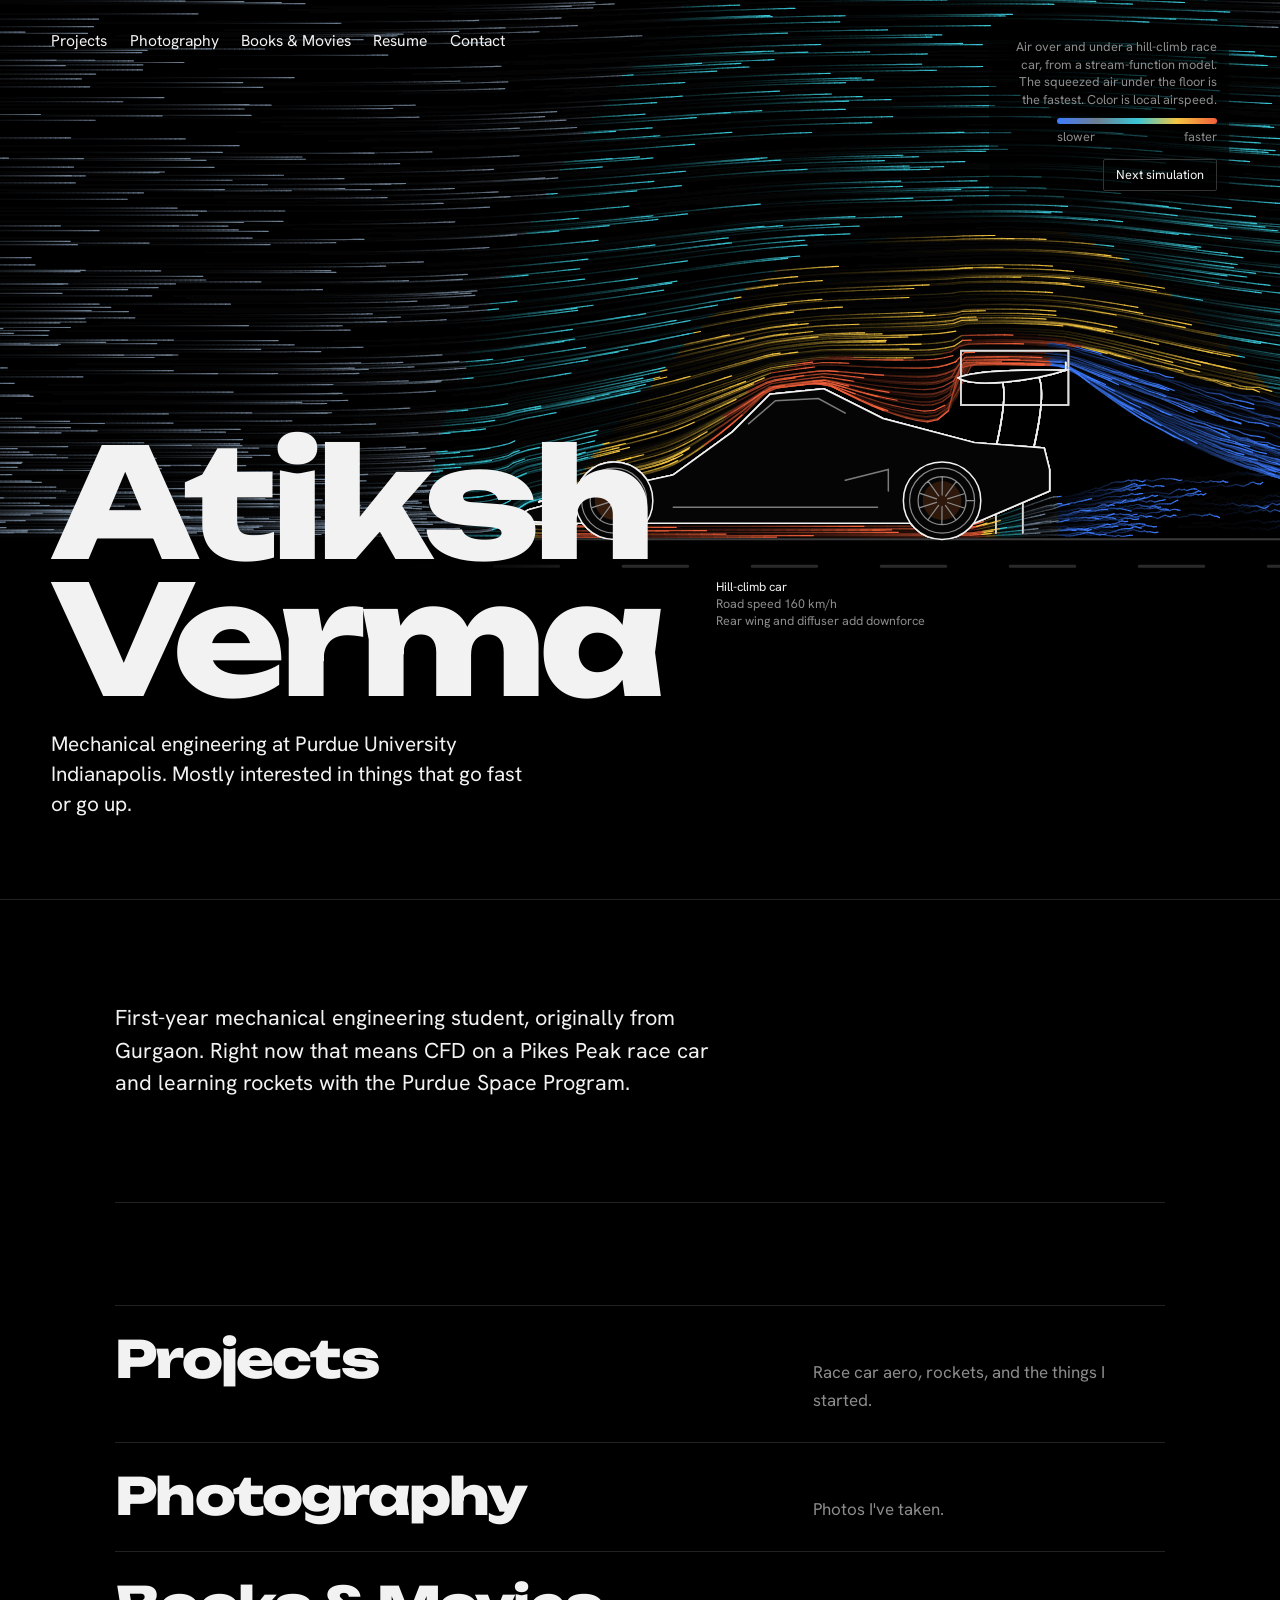
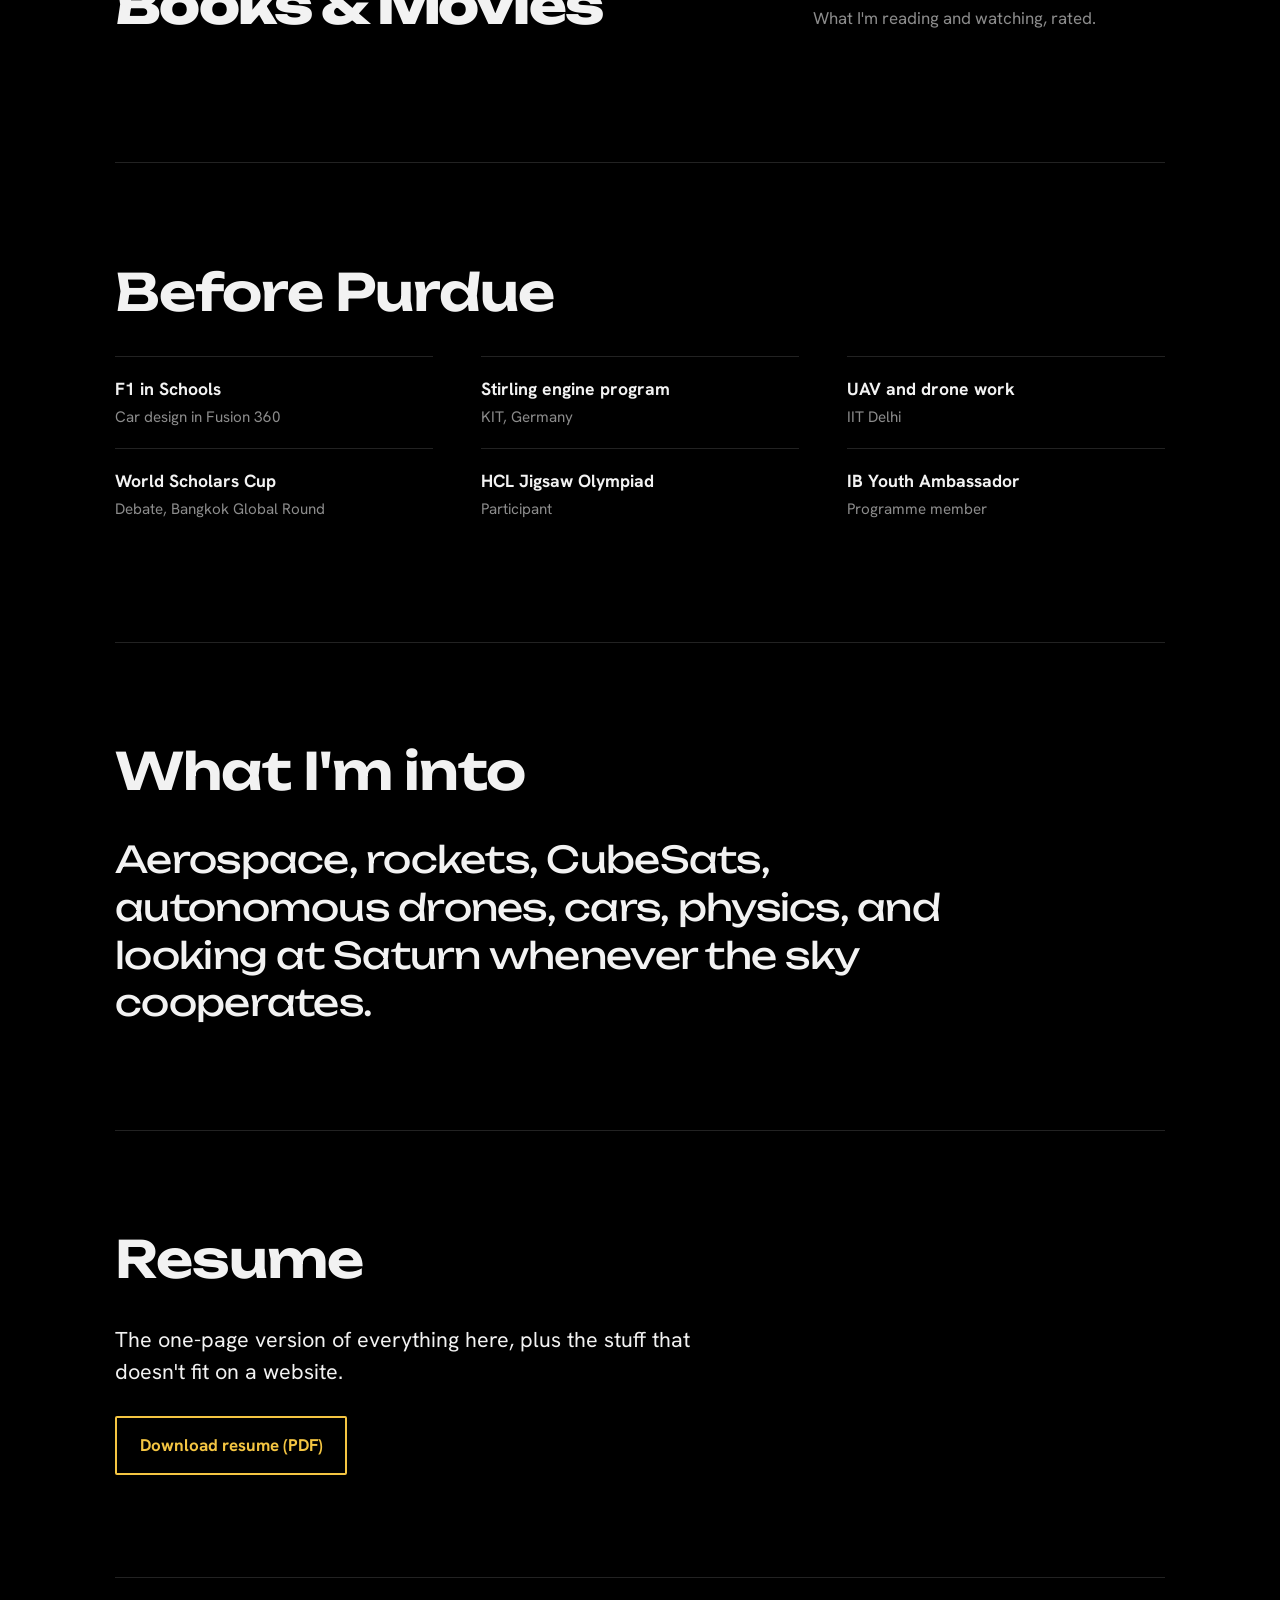
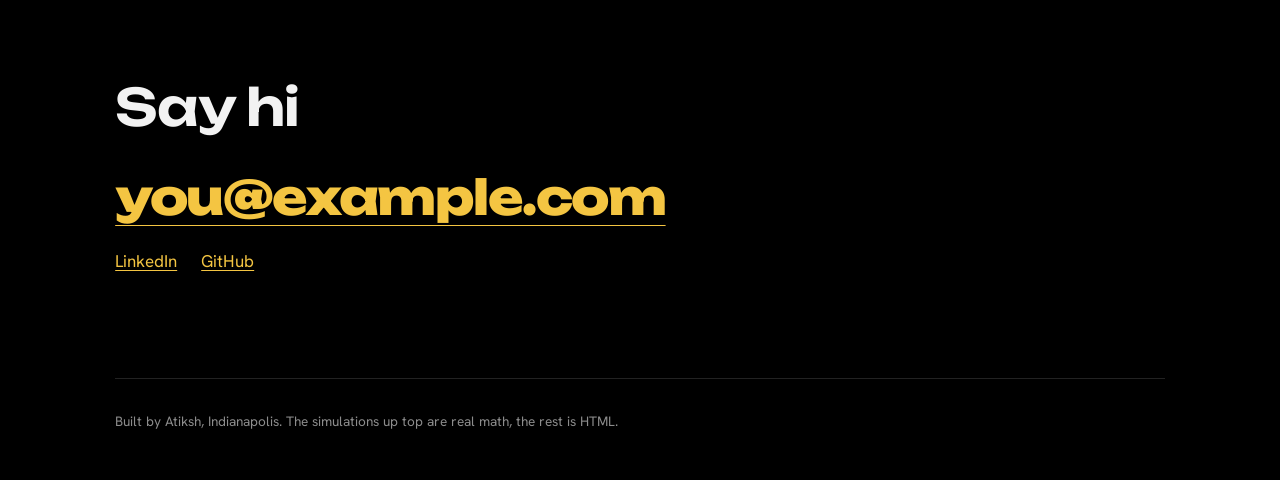
==== index.html @ bd4c37a6 "Change heading from h2 to h1 for name display" ====
<!doctype html>
<html lang="en">
<head>
<meta charset="utf-8">
<meta name="viewport" content="width=device-width, initial-scale=1, viewport-fit=cover">
<title>Atiksh | Mechanical Engineering, Purdue</title>
<meta name="description" content="Atiksh, mechanical engineering student at Purdue University Indianapolis. Aerodynamics, rockets, cars.">
<link rel="icon" href="data:image/svg+xml,<svg xmlns='http://www.w3.org/2000/svg' viewBox='0 0 100 100'><text y='.9em' font-size='90'>🚀</text></svg>">
<link rel="preconnect" href="https://fonts.googleapis.com">
<link rel="preconnect" href="https://fonts.gstatic.com" crossorigin>
<link href="https://fonts.googleapis.com/css2?family=Hanken+Grotesk:wght@400;500;700&family=Unbounded:wght@400;600;800&display=swap" rel="stylesheet">
<link rel="stylesheet" href="styles.css">
</head>
<body>

<div class="hero">
  <canvas id="flow" aria-hidden="true"></canvas>
  <header class="top over">
    <nav aria-label="Main">
      <a href="projects.html">Projects</a>
      <a href="photography.html">Photography</a>
    <a href="books-movies.html">Books &amp; Movies</a>
      <a href="#resume">Resume</a>
      <a href="#contact">Contact</a>
    </nav>
  </header>
  <div class="caption">
    <p id="sim-caption"></p>
    <div id="sim-legend">
      <div class="scale"></div>
      <div class="scale-labels"><span id="sim-lo">slower</span><span id="sim-hi">faster</span></div>
    </div>
    <button type="button" class="sim-next" id="sim-next">Next simulation</button>
  </div>
  <div class="hero-text">
    <!-- Add your last name here if you want it on the page -->
    <h1>Atiksh Verma</h1>
    <p>Mechanical engineering at Purdue University Indianapolis. Mostly interested in things that go fast or go up.</p>
  </div>
</div>

<main class="wrap">

  <section>
    <p class="lede">First-year mechanical engineering student, originally from Gurgaon. Right now that means CFD on a Pikes Peak race car and learning rockets with the Purdue Space Program.</p>
  </section>

  <section>
    <div class="doors">
      <a class="door" href="projects.html"><strong>Projects</strong><span>Race car aero, rockets, and the things I started.</span></a>
      <a class="door" href="photography.html"><strong>Photography</strong><span>Photos I've taken.</span></a>
      <a class="door" href="books-movies.html"><strong>Books &amp; Movies</strong><span>What I'm reading and watching, rated.</span></a>
    </div>
  </section>

  <section>
    <h2>Before Purdue</h2>
    <ul class="before">
      <li><strong>F1 in Schools</strong><span>Car design in Fusion 360</span></li>
      <li><strong>Stirling engine program</strong><span>KIT, Germany</span></li>
      <li><strong>UAV and drone work</strong><span>IIT Delhi</span></li>
      <li><strong>World Scholars Cup</strong><span>Debate, Bangkok Global Round</span></li>
      <li><strong>HCL Jigsaw Olympiad</strong><span>Participant</span></li>
      <li><strong>IB Youth Ambassador</strong><span>Programme member</span></li>
    </ul>
  </section>

  <section>
    <h2>What I'm into</h2>
    <p class="big">Aerospace, rockets, CubeSats, autonomous drones, cars, physics, and looking at Saturn whenever the sky cooperates.</p>
  </section>

  <section id="resume">
    <h2>Resume</h2>
    <p class="lede">The one-page version of everything here, plus the stuff that doesn't fit on a website.</p>
    <!-- Put resume.pdf in the same folder as this file -->
    <a class="btn" href="resume.pdf" download>Download resume (PDF)</a>
  </section>

  <section id="contact">
    <h2>Say hi</h2>
    <!-- Replace with your real email and links -->
    <a class="email" href="mailto:you@example.com">you@example.com</a>
    <div class="links">
      <a href="https://www.linkedin.com/in/your-handle">LinkedIn</a>
      <a href="https://github.com/your-handle">GitHub</a>
    </div>
  </section>

  <footer>Built by Atiksh, Indianapolis. The simulations up top are real math, the rest is HTML.</footer>
</main>

<script src="sims.js"></script>
</body>
</html>
---- styles.css ----
:root{
  --bg:#000; --surf:#0D0D0D; --ink:#F2F2F2; --mute:#8C8C8C; --rule:#222; --hot:#F4C542;
  --display:"Unbounded","Arial Black",system-ui,sans-serif;
  --body:"Hanken Grotesk","Helvetica Neue",Arial,system-ui,sans-serif;
  box-sizing:border-box;
  padding-top:env(safe-area-inset-top,0px); padding-bottom:env(safe-area-inset-bottom,0px);
}
*,*::before,*::after{box-sizing:inherit;margin:0;padding:0}
html{background:var(--bg);color:var(--ink);scroll-behavior:smooth;scroll-padding-top:env(safe-area-inset-top,0px)}
@media (prefers-reduced-motion:reduce){html{scroll-behavior:auto}}
body{background:var(--bg);font-family:var(--body);font-size:1.0625rem;line-height:1.6}
a{color:var(--hot);text-underline-offset:.2em;text-decoration-thickness:1px}
a:hover{text-decoration-thickness:2px}
a:focus-visible,button:focus-visible,figure:focus-visible{outline:2px solid var(--hot);outline-offset:3px}
img{max-width:100%;display:block}

/* Header */
.top{display:flex;justify-content:space-between;align-items:center;gap:1rem;flex-wrap:wrap;padding:clamp(1rem,3vw,1.75rem) clamp(1.25rem,4vw,3.5rem)}
.top.over{position:absolute;inset:0 0 auto 0;z-index:3;justify-content:flex-start}
.brand{font-family:var(--display);font-weight:800;font-size:1.05rem;color:var(--ink);text-decoration:none}
.top nav{display:flex;gap:1.4rem;flex-wrap:wrap;font-size:.98rem}
.top nav a{color:var(--ink);text-decoration:none}
.top nav a:hover,.top nav a[aria-current="page"]{color:var(--hot)}

/* Layout */
.wrap{max-width:72rem;margin:0 auto;padding:0 clamp(1.25rem,4vw,3.5rem)}
section{padding:clamp(3.5rem,8vw,6.5rem) 0;border-bottom:1px solid var(--rule)}
h2{font-family:var(--display);font-weight:600;font-size:clamp(1.8rem,4.6vw,3.2rem);line-height:1.02;letter-spacing:-.02em;margin-bottom:clamp(1.5rem,3vw,2.5rem)}
h3{font-family:var(--display);font-weight:600;font-size:clamp(1.25rem,2.3vw,1.75rem);line-height:1.15;letter-spacing:-.01em}
.meta,.tools{color:var(--mute);font-size:.95rem}
.meta{margin-top:.4rem}
.tools{margin-top:.8rem}
.lede{max-width:38rem;font-size:clamp(1.1rem,1.8vw,1.35rem);line-height:1.5}

.pagehead{padding:clamp(3rem,9vw,7rem) 0 clamp(2rem,5vw,3.5rem);border-bottom:1px solid var(--rule)}
.pagehead h1{font-family:var(--display);font-weight:800;font-size:clamp(2.6rem,9vw,7rem);line-height:.92;letter-spacing:-.035em}
.pagehead p{margin-top:1.25rem;max-width:36rem;color:var(--mute)}

/* Home */
.hero{position:relative;min-height:100svh;display:grid;align-items:end;overflow:hidden;border-bottom:1px solid var(--rule)}
#flow{position:absolute;inset:0;width:100%;height:100%;display:block}
.caption{position:absolute;top:clamp(1rem,3vw,1.75rem);right:clamp(1.25rem,4vw,3.5rem);z-index:3;max-width:15rem;text-align:right;font-size:.8rem;line-height:1.4;color:var(--mute);text-shadow:0 0 8px #000,0 0 2px #000}
.scale{height:6px;width:10rem;margin:.55rem 0 .25rem auto;border-radius:3px;background:linear-gradient(90deg,#3D7BFF,#6E7F92,#39C6D6,#F4C542)}
.scale-labels{display:flex;justify-content:space-between;width:10rem;margin-left:auto}
.hero-text{position:relative;z-index:1;pointer-events:none;padding:0 clamp(1.25rem,4vw,3.5rem) clamp(2.5rem,7vw,5rem)}
.hero h1{font-family:var(--display);font-weight:800;font-size:clamp(3rem,12vw,9.5rem);line-height:.9;letter-spacing:-.04em}
.hero p{max-width:30rem;margin-top:1.3rem;font-size:clamp(1.05rem,1.7vw,1.3rem);line-height:1.45;text-shadow:0 1px 12px #000}

.doors{display:grid;grid-template-columns:1fr 1fr;gap:0 3rem}
.door{display:block;padding:2rem 0 2.25rem;border-top:1px solid var(--rule);color:var(--ink);text-decoration:none}
.door strong{display:block;font-family:var(--display);font-weight:800;font-size:clamp(2rem,5.5vw,4rem);line-height:1;letter-spacing:-.035em}
.door span{display:block;margin-top:.8rem;color:var(--mute)}
.door:hover strong{color:var(--hot)}

.before{list-style:none;display:grid;grid-template-columns:repeat(auto-fit,minmax(16rem,1fr));gap:0 3rem}
.before li{padding:1.1rem 0;border-top:1px solid var(--rule)}
.before strong{display:block;font-weight:700;font-size:1.1rem}
.before span{color:var(--mute);font-size:.95rem}

.big{font-family:var(--display);font-weight:400;font-size:clamp(1.3rem,3vw,2.3rem);line-height:1.3;letter-spacing:-.02em;max-width:54rem}

.btn{display:inline-block;margin-top:1.75rem;padding:.85rem 1.4rem;border:2px solid var(--hot);border-radius:2px;color:var(--hot);text-decoration:none;font-weight:700}
.btn:hover{background:var(--hot);color:#000}
.email{font-family:var(--display);font-weight:800;font-size:clamp(1.3rem,4.5vw,3rem);line-height:1.1;letter-spacing:-.03em;word-break:break-word}
.links{display:flex;gap:1.5rem;flex-wrap:wrap;margin-top:1.5rem}
footer{padding:2rem 0 3rem;color:var(--mute);font-size:.85rem}

/* Projects */
.proj{display:grid;grid-template-columns:minmax(0,1.15fr) minmax(0,1fr);gap:1.5rem 3.5rem;padding:2.5rem 0;border-top:1px solid var(--rule);align-items:start}
.proj p{max-width:36rem;margin-top:1rem}
.shot{position:relative;aspect-ratio:16/10;background:var(--surf);border:1px solid var(--rule);overflow:hidden}
.shot img{width:100%;height:100%;object-fit:cover}
.shot.empty::after,.ph::after{content:attr(data-hint);position:absolute;inset:0;display:grid;place-items:center;padding:1rem;text-align:center;color:var(--mute);font-size:.85rem}

/* Photography */
.gallery{columns:3 17rem;column-gap:1rem;padding:clamp(2rem,5vw,3.5rem) 0}
.gallery figure{break-inside:avoid;margin:0 0 1rem;cursor:zoom-in}
.gallery figure.ph-wrap{cursor:default}
.ph{position:relative;background:var(--surf);border:1px solid var(--rule)}
.gallery figcaption{color:var(--mute);font-size:.85rem;margin-top:.45rem}
dialog.lightbox{margin:auto;background:transparent;border:0;padding:0;max-width:100vw;max-height:100vh;color:var(--ink)}
dialog.lightbox::backdrop{background:rgba(0,0,0,.95)}
.lightbox img{max-width:92vw;max-height:82vh;margin:0 auto}
.lb-bar{display:flex;justify-content:space-between;align-items:center;gap:1rem;margin-top:.9rem;font-size:.9rem;color:var(--mute)}
.lb-bar button{background:none;border:1px solid var(--rule);color:var(--ink);font:inherit;padding:.45rem .9rem;border-radius:2px;cursor:pointer}
.lb-bar button:hover{border-color:var(--hot);color:var(--hot)}

@media (max-width:720px){
  .proj,.doors{grid-template-columns:1fr}
  .caption{display:none}
}

.top:not(.over){max-width:72rem;margin:0 auto}
.pagehead + section{padding-top:clamp(2rem,4vw,3rem)}

/* Books & Movies */
.doors{grid-template-columns:repeat(auto-fit,minmax(15rem,1fr))}
.now-grid{display:grid;grid-template-columns:repeat(auto-fit,minmax(16rem,1fr));gap:0 3rem}
.now-item{padding:1.5rem 0;border-top:1px solid var(--rule)}
.now-item h3{margin-top:.35rem}
.now-item p{margin-top:.8rem;max-width:34rem}
.log-head{display:flex;justify-content:space-between;align-items:end;gap:1rem 2rem;flex-wrap:wrap;margin-bottom:1rem}
.log-head h2{margin-bottom:0}
.controls{display:flex;gap:1rem 1.5rem;align-items:center;flex-wrap:wrap}
.filters{display:flex;gap:.4rem}
.filters button,.sort select{background:none;border:1px solid var(--rule);color:var(--ink);font:inherit;font-size:.95rem;padding:.45rem .9rem;border-radius:2px;cursor:pointer}
.filters button[aria-pressed="true"]{border-color:var(--hot);color:var(--hot)}
.filters button:hover{border-color:var(--mute)}
.sort{color:var(--mute);font-size:.95rem;display:flex;gap:.6rem;align-items:center}
.sort select{background:#000}
.log{list-style:none;margin-top:1rem}
.entry{display:grid;grid-template-columns:7.5rem minmax(0,1fr) auto;gap:.5rem 2rem;padding:1.6rem 0;border-top:1px solid var(--rule);align-items:start}
.score span{display:block;font-family:var(--display);font-weight:800;font-size:clamp(2rem,4vw,2.8rem);line-height:1;letter-spacing:-.04em}
.bar{display:flex;gap:2px;margin-top:.6rem}
.bar i{flex:1;height:5px;background:var(--rule)}
.bar i.on{background:var(--hot)}
.bar i.half{background:linear-gradient(90deg,var(--hot) 50%,var(--rule) 50%)}
.what p{margin-top:.6rem;max-width:36rem}
.when{color:var(--mute);font-size:.9rem;text-align:right;line-height:1.5}
.empty-msg{color:var(--mute);padding:1.5rem 0}
@media (max-width:720px){
  .entry{grid-template-columns:5.5rem minmax(0,1fr)}
  .when{grid-column:2;text-align:left}
}

/* Simulation switcher */
.caption p{margin:0}
.scale{background:linear-gradient(90deg,#3D7BFF,#6E7F92,#39C6D6,#F4C542,#F2603A)}
.sim-next{margin-top:.8rem;background:rgba(0,0,0,.6);border:1px solid #333;color:var(--ink);font:inherit;font-size:.8rem;padding:.4rem .75rem;border-radius:2px;cursor:pointer}
.sim-next:hover{border-color:var(--hot);color:var(--hot)}
.hero .caption p{font-size:inherit;line-height:inherit;max-width:none;margin:0;text-shadow:0 0 8px #000,0 0 2px #000}

/* Home tiles: stacked rows so long titles never collide */
.doors{grid-template-columns:1fr;gap:0}
.door{display:grid;grid-template-columns:minmax(0,1fr) minmax(12rem,22rem);gap:.5rem 2rem;align-items:baseline;padding:1.75rem 0}
.door strong{font-size:clamp(1.9rem,5vw,3.6rem);overflow-wrap:anywhere}
.door span{margin-top:0}
@media (max-width:720px){.door{grid-template-columns:1fr}.door span{margin-top:.4rem}}
.caption{background:rgba(0,0,0,.6);padding:.6rem .75rem;border-radius:2px}
.door strong{font-size:clamp(1.9rem,4.6vw,3.2rem);overflow-wrap:normal}
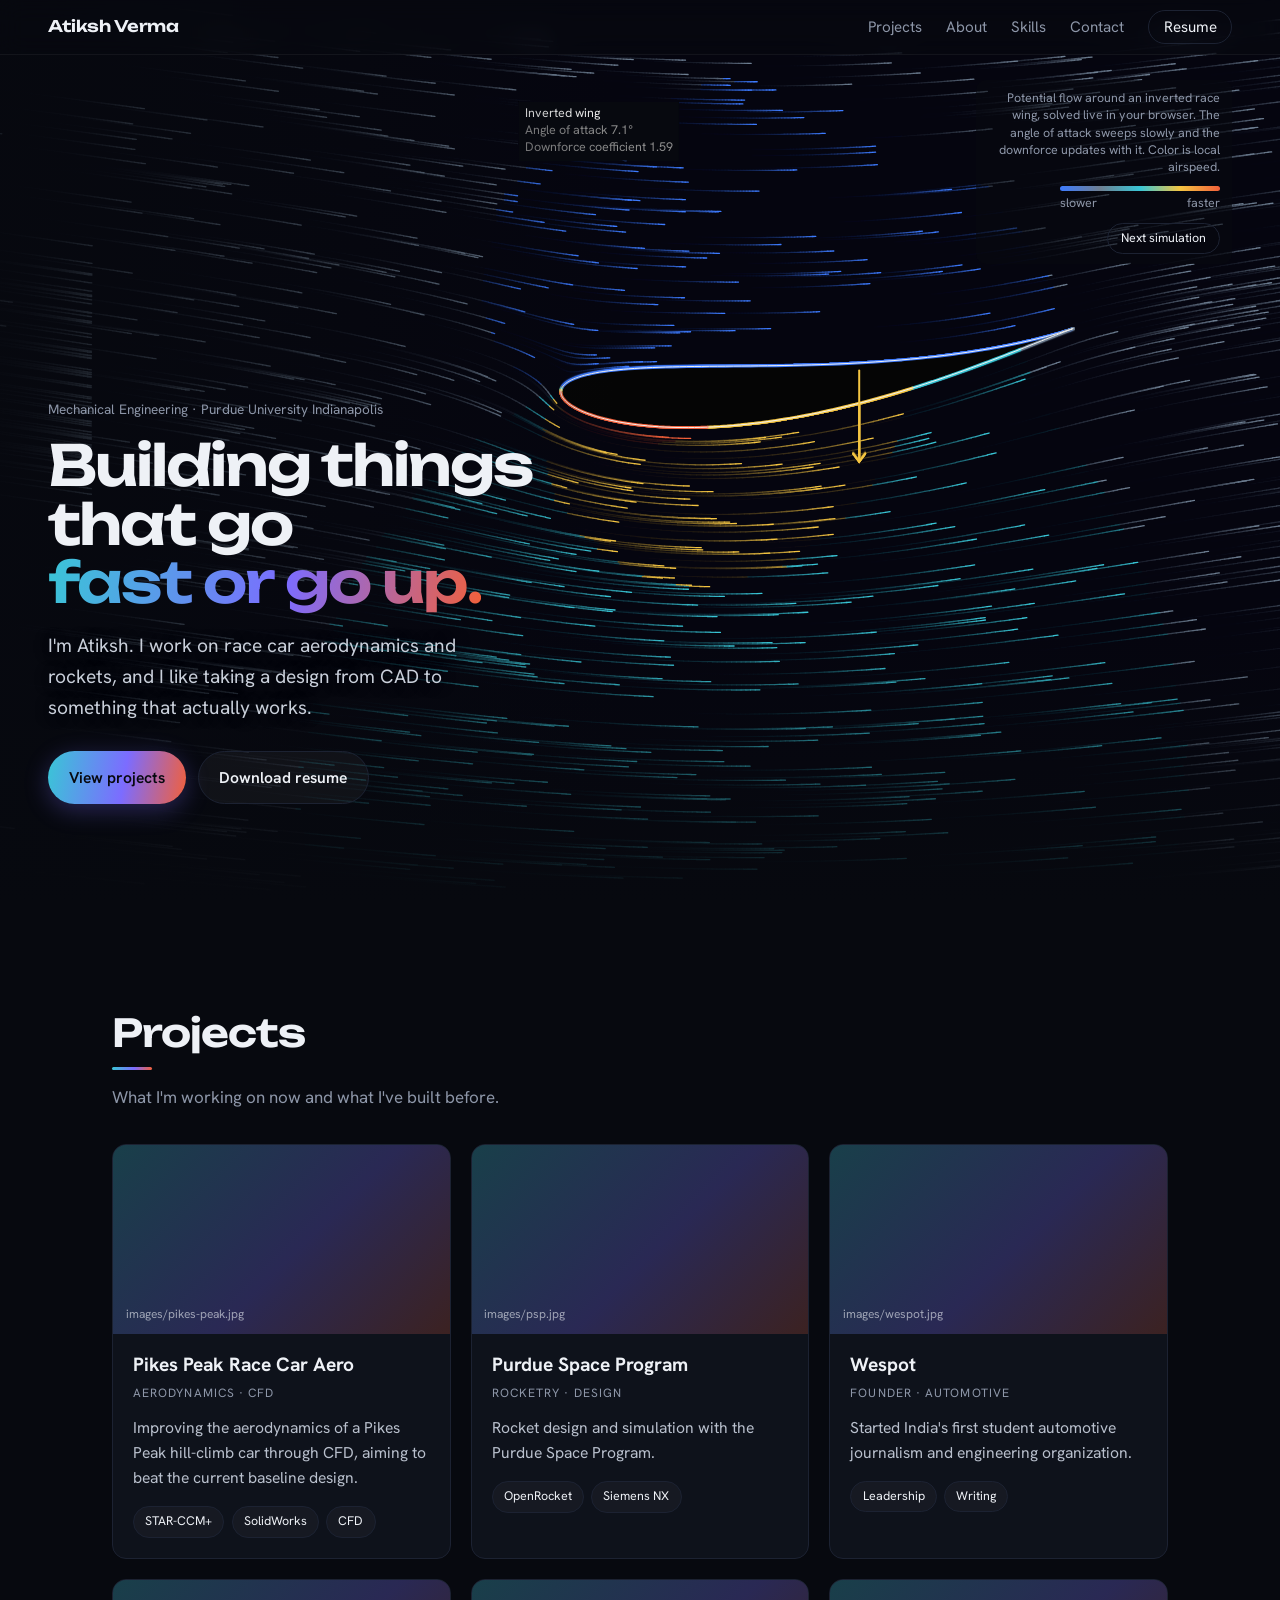
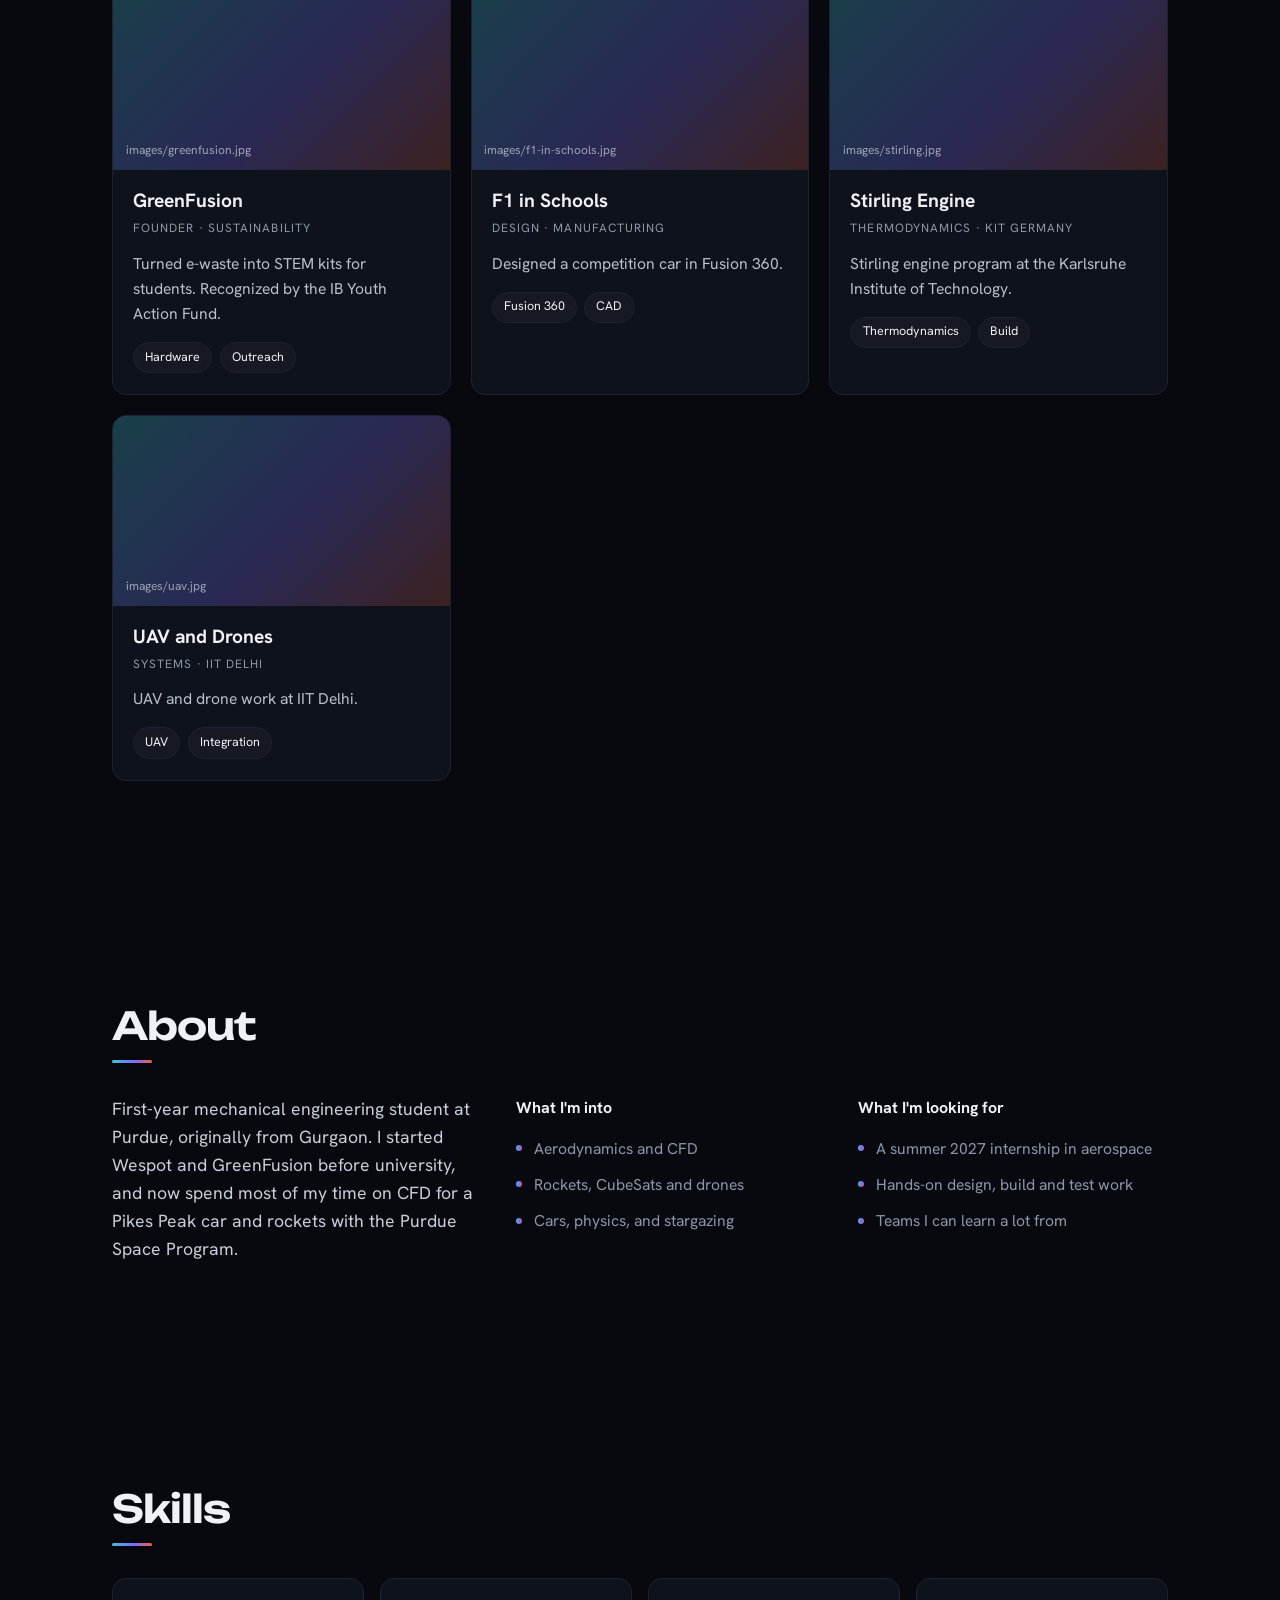
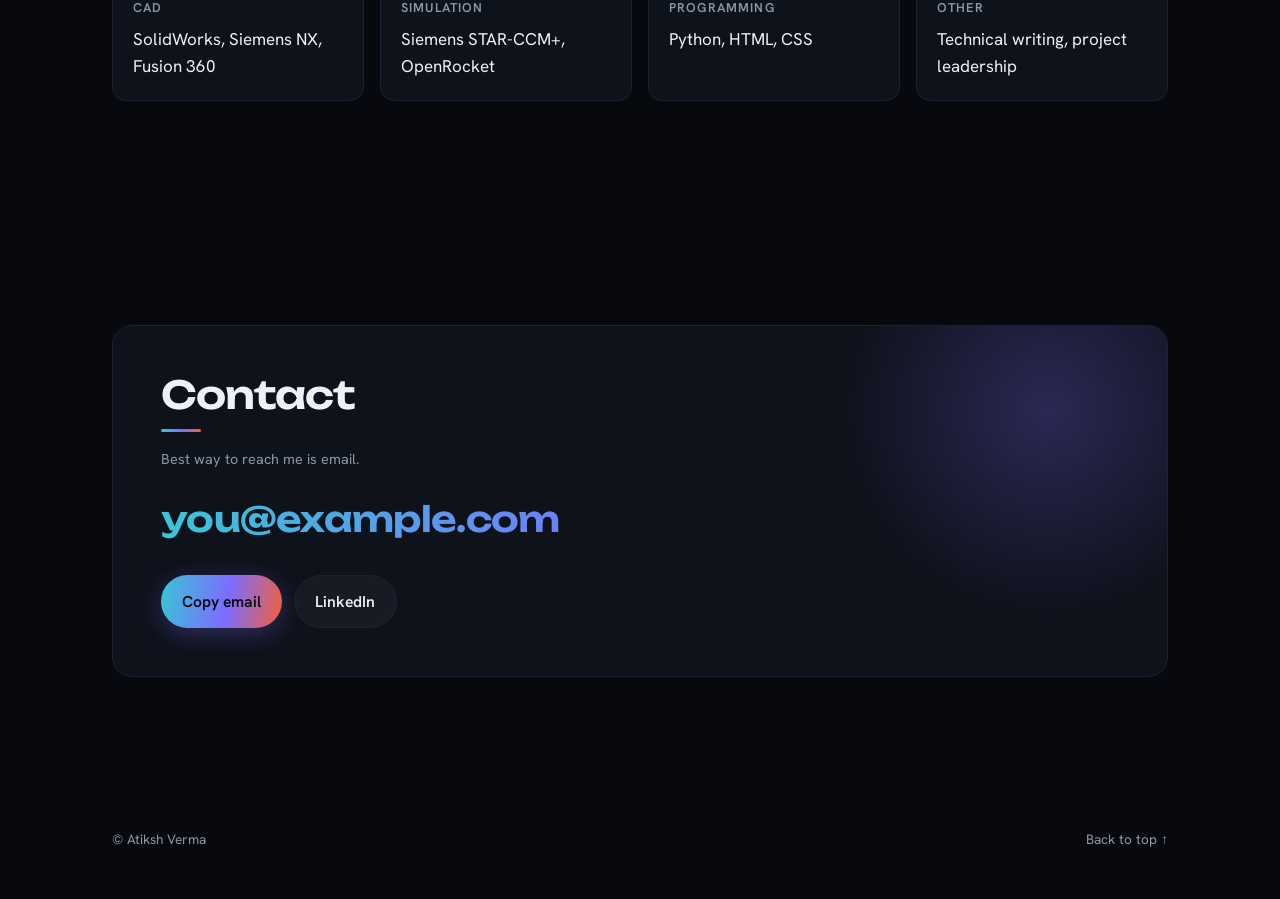
==== commit 37edc912: "Add files via upload" ====
--- a/index.html
+++ b/index.html
@@ -3,27 +3,30 @@
 <head>
 <meta charset="utf-8">
 <meta name="viewport" content="width=device-width, initial-scale=1, viewport-fit=cover">
-<title>Atiksh | Mechanical Engineering, Purdue</title>
-<meta name="description" content="Atiksh, mechanical engineering student at Purdue University Indianapolis. Aerodynamics, rockets, cars.">
+<title>Atiksh Verma</title>
+<meta name="description" content="Atiksh Verma, mechanical engineering student at Purdue. Aerodynamics, rockets and cars.">
 <link rel="icon" href="data:image/svg+xml,<svg xmlns='http://www.w3.org/2000/svg' viewBox='0 0 100 100'><text y='.9em' font-size='90'>🚀</text></svg>">
 <link rel="preconnect" href="https://fonts.googleapis.com">
 <link rel="preconnect" href="https://fonts.gstatic.com" crossorigin>
-<link href="https://fonts.googleapis.com/css2?family=Hanken+Grotesk:wght@400;500;700&family=Unbounded:wght@400;600;800&display=swap" rel="stylesheet">
+<link href="https://fonts.googleapis.com/css2?family=Hanken+Grotesk:wght@400;500;600;700&family=Unbounded:wght@400;600;800&display=swap" rel="stylesheet">
 <link rel="stylesheet" href="styles.css">
 </head>
 <body>
 
-<div class="hero">
+<nav class="nav" aria-label="Main">
+  <a class="brand" href="#top">Atiksh Verma</a>
+  <ul>
+    <li><a href="#projects">Projects</a></li>
+    <li><a href="#about">About</a></li>
+    <li><a href="#skills">Skills</a></li>
+    <li><a href="#contact">Contact</a></li>
+    <!-- Put resume.pdf in the same folder as this file -->
+    <li class="keep"><a class="pill" href="resume.pdf" target="_blank" rel="noopener">Resume</a></li>
+  </ul>
+</nav>
+
+<header class="hero" id="top">
   <canvas id="flow" aria-hidden="true"></canvas>
-  <header class="top over">
-    <nav aria-label="Main">
-      <a href="projects.html">Projects</a>
-      <a href="photography.html">Photography</a>
-    <a href="books-movies.html">Books &amp; Movies</a>
-      <a href="#resume">Resume</a>
-      <a href="#contact">Contact</a>
-    </nav>
-  </header>
   <div class="caption">
     <p id="sim-caption"></p>
     <div id="sim-legend">
@@ -33,63 +36,135 @@
     <button type="button" class="sim-next" id="sim-next">Next simulation</button>
   </div>
   <div class="hero-text">
-    <!-- Add your last name here if you want it on the page -->
-    <h1>Atiksh Verma</h1>
-    <p>Mechanical engineering at Purdue University Indianapolis. Mostly interested in things that go fast or go up.</p>
+    <span class="eyebrow">Mechanical Engineering · Purdue University Indianapolis</span>
+    <h1>Building things that go <span class="grad" style="white-space:nowrap">fast or go up.</span></h1>
+    <p>I'm Atiksh. I work on race car aerodynamics and rockets, and I like taking a design from CAD to something that actually works.</p>
+    <div class="btns">
+      <a class="btn primary" href="#projects">View projects</a>
+      <a class="btn ghost" href="resume.pdf" target="_blank" rel="noopener">Download resume</a>
+    </div>
   </div>
-</div>
+</header>
 
 <main class="wrap">
 
-  <section>
-    <p class="lede">First-year mechanical engineering student, originally from Gurgaon. Right now that means CFD on a Pikes Peak race car and learning rockets with the Purdue Space Program.</p>
+  <section id="projects">
+    <div class="head">
+      <h2>Projects</h2>
+      <p>What I'm working on now and what I've built before.</p>
+    </div>
+    <div class="cards" id="cards"></div>
   </section>
 
-  <section>
-    <div class="doors">
-      <a class="door" href="projects.html"><strong>Projects</strong><span>Race car aero, rockets, and the things I started.</span></a>
-      <a class="door" href="photography.html"><strong>Photography</strong><span>Photos I've taken.</span></a>
-      <a class="door" href="books-movies.html"><strong>Books &amp; Movies</strong><span>What I'm reading and watching, rated.</span></a>
+  <section id="about">
+    <div class="head"><h2>About</h2></div>
+    <div class="about">
+      <p>First-year mechanical engineering student at Purdue, originally from Gurgaon. I started Wespot and GreenFusion before university, and now spend most of my time on CFD for a Pikes Peak car and rockets with the Purdue Space Program.</p>
+      <div>
+        <h3>What I'm into</h3>
+        <ul>
+          <li>Aerodynamics and CFD</li>
+          <li>Rockets, CubeSats and drones</li>
+          <li>Cars, physics, and stargazing</li>
+        </ul>
+      </div>
+      <div>
+        <h3>What I'm looking for</h3>
+        <ul>
+          <li>A summer 2027 internship in aerospace</li>
+          <li>Hands-on design, build and test work</li>
+          <li>Teams I can learn a lot from</li>
+        </ul>
+      </div>
     </div>
   </section>
 
-  <section>
-    <h2>Before Purdue</h2>
-    <ul class="before">
-      <li><strong>F1 in Schools</strong><span>Car design in Fusion 360</span></li>
-      <li><strong>Stirling engine program</strong><span>KIT, Germany</span></li>
-      <li><strong>UAV and drone work</strong><span>IIT Delhi</span></li>
-      <li><strong>World Scholars Cup</strong><span>Debate, Bangkok Global Round</span></li>
-      <li><strong>HCL Jigsaw Olympiad</strong><span>Participant</span></li>
-      <li><strong>IB Youth Ambassador</strong><span>Programme member</span></li>
-    </ul>
-  </section>
-
-  <section>
-    <h2>What I'm into</h2>
-    <p class="big">Aerospace, rockets, CubeSats, autonomous drones, cars, physics, and looking at Saturn whenever the sky cooperates.</p>
-  </section>
-
-  <section id="resume">
-    <h2>Resume</h2>
-    <p class="lede">The one-page version of everything here, plus the stuff that doesn't fit on a website.</p>
-    <!-- Put resume.pdf in the same folder as this file -->
-    <a class="btn" href="resume.pdf" download>Download resume (PDF)</a>
+  <section id="skills">
+    <div class="head"><h2>Skills</h2></div>
+    <div class="skills">
+      <div class="skill"><h3>CAD</h3><p>SolidWorks, Siemens NX, Fusion 360</p></div>
+      <div class="skill"><h3>Simulation</h3><p>Siemens STAR-CCM+, OpenRocket</p></div>
+      <div class="skill"><h3>Programming</h3><p>Python, HTML, CSS</p></div>
+      <div class="skill"><h3>Other</h3><p>Technical writing, project leadership</p></div>
+    </div>
   </section>
 
   <section id="contact">
-    <h2>Say hi</h2>
-    <!-- Replace with your real email and links -->
-    <a class="email" href="mailto:you@example.com">you@example.com</a>
-    <div class="links">
-      <a href="https://www.linkedin.com/in/your-handle">LinkedIn</a>
-      <a href="https://github.com/your-handle">GitHub</a>
+    <div class="contact">
+      <h2>Contact</h2>
+      <p class="note">Best way to reach me is email.</p>
+      <!-- Replace with your real email in BOTH places on the next line -->
+      <a class="email grad" id="email" href="mailto:you@example.com">you@example.com</a>
+      <div class="btns">
+        <button type="button" class="btn primary" id="copy">Copy email</button>
+        <!-- Replace with your real LinkedIn URL -->
+        <a class="btn ghost" href="https://www.linkedin.com/in/your-handle" target="_blank" rel="noopener">LinkedIn</a>
+      </div>
     </div>
   </section>
 
-  <footer>Built by Atiksh, Indianapolis. The simulations up top are real math, the rest is HTML.</footer>
+  <footer>
+    <span>© Atiksh Verma</span>
+    <span><a href="#top">Back to top ↑</a></span>
+  </footer>
 </main>
 
+<script>
+/*
+  PROJECTS
+  Edit this list to add, remove or reorder projects.
+    title, cats (small caps line), desc, tags
+    img:  put the file in the images/ folder, e.g. "images/pikes-peak.jpg"
+    link: optional. A URL for "Open project". Leave "" to hide the link.
+*/
+const PROJECTS = [
+  { title: "Pikes Peak Race Car Aero", cats: "Aerodynamics · CFD",
+    desc: "Improving the aerodynamics of a Pikes Peak hill-climb car through CFD, aiming to beat the current baseline design.",
+    tags: ["STAR-CCM+", "SolidWorks", "CFD"], img: "images/pikes-peak.jpg", link: "" },
+  { title: "Purdue Space Program", cats: "Rocketry · Design",
+    desc: "Rocket design and simulation with the Purdue Space Program.",
+    tags: ["OpenRocket", "Siemens NX"], img: "images/psp.jpg", link: "" },
+  { title: "Wespot", cats: "Founder · Automotive",
+    desc: "Started India's first student automotive journalism and engineering organization.",
+    tags: ["Leadership", "Writing"], img: "images/wespot.jpg", link: "" },
+  { title: "GreenFusion", cats: "Founder · Sustainability",
+    desc: "Turned e-waste into STEM kits for students. Recognized by the IB Youth Action Fund.",
+    tags: ["Hardware", "Outreach"], img: "images/greenfusion.jpg", link: "" },
+  { title: "F1 in Schools", cats: "Design · Manufacturing",
+    desc: "Designed a competition car in Fusion 360.",
+    tags: ["Fusion 360", "CAD"], img: "images/f1-in-schools.jpg", link: "" },
+  { title: "Stirling Engine", cats: "Thermodynamics · KIT Germany",
+    desc: "Stirling engine program at the Karlsruhe Institute of Technology.",
+    tags: ["Thermodynamics", "Build"], img: "images/stirling.jpg", link: "" },
+  { title: "UAV and Drones", cats: "Systems · IIT Delhi",
+    desc: "UAV and drone work at IIT Delhi.",
+    tags: ["UAV", "Integration"], img: "images/uav.jpg", link: "" },
+];
+
+const esc = s => String(s ?? '').replace(/[&<>"]/g, c => ({'&':'&amp;','<':'&lt;','>':'&gt;','"':'&quot;'}[c]));
+document.getElementById('cards').innerHTML = PROJECTS.map(p => `
+  <article class="card">
+    <div class="thumb" data-hint="${esc(p.img)}">${p.img ? `<img src="${esc(p.img)}" alt="${esc(p.title)}" loading="lazy">` : ''}</div>
+    <div class="card-body">
+      <h3>${esc(p.title)}</h3>
+      <div class="cat">${esc(p.cats)}</div>
+      <p>${esc(p.desc)}</p>
+      <div class="tags">${p.tags.map(t => `<span>${esc(t)}</span>`).join('')}</div>
+      ${p.link ? `<a class="more" href="${esc(p.link)}" target="_blank" rel="noopener"><span>Open project →</span></a>` : ''}
+    </div>
+  </article>`).join('');
+document.querySelectorAll('.thumb').forEach(t => {
+  const img = t.querySelector('img');
+  const empty = () => { t.classList.add('empty'); img && img.remove(); };
+  if (!img) return empty();
+  if (img.complete && img.naturalWidth === 0) empty(); else img.addEventListener('error', empty);
+});
+
+document.getElementById('copy').addEventListener('click', e => {
+  const addr = document.getElementById('email').textContent.trim();
+  navigator.clipboard?.writeText(addr).then(() => { e.target.textContent = 'Copied'; setTimeout(() => e.target.textContent = 'Copy email', 1500); });
+});
+</script>
 <script src="sims.js"></script>
 </body>
 </html>
--- a/styles.css
+++ b/styles.css
@@ -1,140 +1,111 @@
 :root{
-  --bg:#000; --surf:#0D0D0D; --ink:#F2F2F2; --mute:#8C8C8C; --rule:#222; --hot:#F4C542;
+  --bg:#07090F; --surf:#0E121B; --surf2:#131826; --ink:#EEF1F6; --mute:#8D96A8; --rule:#1C2232;
+  --c1:#39C6D6; --c2:#7C6CFF; --c3:#F2603A;
+  --grad:linear-gradient(100deg,var(--c1),var(--c2) 55%,var(--c3));
   --display:"Unbounded","Arial Black",system-ui,sans-serif;
   --body:"Hanken Grotesk","Helvetica Neue",Arial,system-ui,sans-serif;
-  box-sizing:border-box;
-  padding-top:env(safe-area-inset-top,0px); padding-bottom:env(safe-area-inset-bottom,0px);
+  --radius:14px;
 }
-*,*::before,*::after{box-sizing:inherit;margin:0;padding:0}
-html{background:var(--bg);color:var(--ink);scroll-behavior:smooth;scroll-padding-top:env(safe-area-inset-top,0px)}
+*,*::before,*::after{box-sizing:border-box;margin:0;padding:0}
+html{background:var(--bg);color:var(--ink);scroll-behavior:smooth;scroll-padding-top:5rem}
 @media (prefers-reduced-motion:reduce){html{scroll-behavior:auto}}
 body{background:var(--bg);font-family:var(--body);font-size:1.0625rem;line-height:1.6}
-a{color:var(--hot);text-underline-offset:.2em;text-decoration-thickness:1px}
-a:hover{text-decoration-thickness:2px}
-a:focus-visible,button:focus-visible,figure:focus-visible{outline:2px solid var(--hot);outline-offset:3px}
+a{color:inherit}
+a:focus-visible,button:focus-visible{outline:2px solid var(--c1);outline-offset:3px;border-radius:6px}
 img{max-width:100%;display:block}
 
-/* Header */
-.top{display:flex;justify-content:space-between;align-items:center;gap:1rem;flex-wrap:wrap;padding:clamp(1rem,3vw,1.75rem) clamp(1.25rem,4vw,3.5rem)}
-.top.over{position:absolute;inset:0 0 auto 0;z-index:3;justify-content:flex-start}
-.brand{font-family:var(--display);font-weight:800;font-size:1.05rem;color:var(--ink);text-decoration:none}
-.top nav{display:flex;gap:1.4rem;flex-wrap:wrap;font-size:.98rem}
-.top nav a{color:var(--ink);text-decoration:none}
-.top nav a:hover,.top nav a[aria-current="page"]{color:var(--hot)}
+/* soft color glows behind the page */
+body::before{content:"";position:fixed;inset:0;z-index:-1;pointer-events:none;
+  background:radial-gradient(40rem 30rem at 85% 110%,rgba(124,108,255,.12),transparent 70%),
+             radial-gradient(35rem 25rem at 0% 60%,rgba(57,198,214,.08),transparent 70%)}
 
-/* Layout */
-.wrap{max-width:72rem;margin:0 auto;padding:0 clamp(1.25rem,4vw,3.5rem)}
-section{padding:clamp(3.5rem,8vw,6.5rem) 0;border-bottom:1px solid var(--rule)}
-h2{font-family:var(--display);font-weight:600;font-size:clamp(1.8rem,4.6vw,3.2rem);line-height:1.02;letter-spacing:-.02em;margin-bottom:clamp(1.5rem,3vw,2.5rem)}
-h3{font-family:var(--display);font-weight:600;font-size:clamp(1.25rem,2.3vw,1.75rem);line-height:1.15;letter-spacing:-.01em}
-.meta,.tools{color:var(--mute);font-size:.95rem}
-.meta{margin-top:.4rem}
-.tools{margin-top:.8rem}
-.lede{max-width:38rem;font-size:clamp(1.1rem,1.8vw,1.35rem);line-height:1.5}
+/* Nav */
+.nav{position:fixed;inset:0 0 auto 0;z-index:10;display:flex;justify-content:space-between;align-items:center;gap:1rem;
+  padding:.9rem clamp(1.25rem,4vw,3rem);background:rgba(7,9,15,.6);backdrop-filter:blur(12px);-webkit-backdrop-filter:blur(12px);
+  border-bottom:1px solid rgba(255,255,255,.05)}
+.brand{font-family:var(--display);font-weight:600;font-size:1rem;text-decoration:none;letter-spacing:-.01em}
+.nav ul{list-style:none;display:flex;gap:1.5rem;align-items:center;font-size:.95rem}
+.nav ul a{text-decoration:none;color:var(--mute)}
+.nav ul a:hover{color:var(--ink)}
+.nav .pill{color:var(--ink);padding:.4rem .9rem;border-radius:999px;border:1px solid var(--rule)}
+.nav .pill:hover{border-color:var(--c2)}
+@media (max-width:720px){.nav ul li:not(.keep){display:none}}
 
-.pagehead{padding:clamp(3rem,9vw,7rem) 0 clamp(2rem,5vw,3.5rem);border-bottom:1px solid var(--rule)}
-.pagehead h1{font-family:var(--display);font-weight:800;font-size:clamp(2.6rem,9vw,7rem);line-height:.92;letter-spacing:-.035em}
-.pagehead p{margin-top:1.25rem;max-width:36rem;color:var(--mute)}
+/* Hero */
+.hero{position:relative;min-height:100svh;display:grid;align-items:end;overflow:hidden}
+#flow{position:absolute;inset:0;width:100%;height:100%;display:block}
+.hero::before{content:"";position:absolute;inset:0;z-index:1;pointer-events:none;background:linear-gradient(90deg,rgba(7,9,15,.85) 0,rgba(7,9,15,.5) 28%,transparent 48%)}
+@media (max-width:720px){.hero::before{background:linear-gradient(0deg,rgba(7,9,15,.9) 0,transparent 45%)}}
+.hero::after{content:"";position:absolute;inset:auto 0 0 0;height:30%;pointer-events:none;background:linear-gradient(transparent,var(--bg))}
+.hero-text{position:relative;z-index:2;max-width:40rem;padding:0 clamp(1.25rem,4vw,3rem) clamp(3rem,9vw,6rem);pointer-events:none}
+.hero-text > *{pointer-events:auto}
+.eyebrow{display:inline-block;font-size:.85rem;color:var(--mute);margin-bottom:1rem}
+.hero h1{font-family:var(--display);font-weight:600;font-size:clamp(2rem,4.4vw,3.7rem);line-height:1.04;letter-spacing:-.035em;max-width:none}
+.grad{background:var(--grad);-webkit-background-clip:text;background-clip:text;color:transparent}
+.hero-text p{max-width:30rem;margin-top:1.2rem;color:#C9CFDA;font-size:clamp(1.02rem,1.5vw,1.2rem);text-shadow:0 1px 14px var(--bg)}
+.btns{display:flex;gap:.75rem;flex-wrap:wrap;margin-top:1.75rem}
+.btn{display:inline-flex;align-items:center;gap:.5rem;padding:.8rem 1.3rem;border-radius:999px;font-weight:600;font-size:.98rem;text-decoration:none;cursor:pointer;border:0;font-family:inherit;transition:transform .15s ease,box-shadow .15s ease}
+.btn:hover{transform:translateY(-1px)}
+.btn.primary{background:var(--grad);color:#07090F;box-shadow:0 6px 24px rgba(124,108,255,.3)}
+.btn.ghost{background:rgba(255,255,255,.04);color:var(--ink);border:1px solid var(--rule)}
+.btn.ghost:hover{border-color:var(--c1)}
 
-/* Home */
-.hero{position:relative;min-height:100svh;display:grid;align-items:end;overflow:hidden;border-bottom:1px solid var(--rule)}
-#flow{position:absolute;inset:0;width:100%;height:100%;display:block}
-.caption{position:absolute;top:clamp(1rem,3vw,1.75rem);right:clamp(1.25rem,4vw,3.5rem);z-index:3;max-width:15rem;text-align:right;font-size:.8rem;line-height:1.4;color:var(--mute);text-shadow:0 0 8px #000,0 0 2px #000}
-.scale{height:6px;width:10rem;margin:.55rem 0 .25rem auto;border-radius:3px;background:linear-gradient(90deg,#3D7BFF,#6E7F92,#39C6D6,#F4C542)}
+.caption{position:absolute;top:5rem;right:clamp(1.25rem,4vw,3rem);z-index:3;max-width:16rem;text-align:right;font-size:.78rem;line-height:1.4;color:var(--mute);
+  background:rgba(7,9,15,.6);padding:.6rem .75rem;border-radius:10px}
+.caption p{margin:0}
+.scale{height:5px;width:10rem;margin:.55rem 0 .25rem auto;border-radius:3px}
 .scale-labels{display:flex;justify-content:space-between;width:10rem;margin-left:auto}
-.hero-text{position:relative;z-index:1;pointer-events:none;padding:0 clamp(1.25rem,4vw,3.5rem) clamp(2.5rem,7vw,5rem)}
-.hero h1{font-family:var(--display);font-weight:800;font-size:clamp(3rem,12vw,9.5rem);line-height:.9;letter-spacing:-.04em}
-.hero p{max-width:30rem;margin-top:1.3rem;font-size:clamp(1.05rem,1.7vw,1.3rem);line-height:1.45;text-shadow:0 1px 12px #000}
+.sim-next{margin-top:.7rem;background:transparent;border:1px solid var(--rule);color:var(--ink);font:inherit;font-size:.78rem;padding:.35rem .8rem;border-radius:999px;cursor:pointer}
+.sim-next:hover{border-color:var(--c2)}
+@media (max-width:720px){.caption{display:none}}
 
-.doors{display:grid;grid-template-columns:1fr 1fr;gap:0 3rem}
-.door{display:block;padding:2rem 0 2.25rem;border-top:1px solid var(--rule);color:var(--ink);text-decoration:none}
-.door strong{display:block;font-family:var(--display);font-weight:800;font-size:clamp(2rem,5.5vw,4rem);line-height:1;letter-spacing:-.035em}
-.door span{display:block;margin-top:.8rem;color:var(--mute)}
-.door:hover strong{color:var(--hot)}
+/* Sections */
+.wrap{max-width:72rem;margin:0 auto;padding:0 clamp(1.25rem,4vw,3rem)}
+section{padding:clamp(4rem,9vw,7rem) 0}
+.head{margin-bottom:2rem}
+h2{font-family:var(--display);font-weight:600;font-size:clamp(1.6rem,3.4vw,2.4rem);letter-spacing:-.025em;line-height:1.1}
+h2::after{content:"";display:block;width:2.5rem;height:3px;border-radius:2px;margin-top:.8rem;background:var(--grad)}
+.head p{color:var(--mute);margin-top:.9rem;max-width:36rem}
 
-.before{list-style:none;display:grid;grid-template-columns:repeat(auto-fit,minmax(16rem,1fr));gap:0 3rem}
-.before li{padding:1.1rem 0;border-top:1px solid var(--rule)}
-.before strong{display:block;font-weight:700;font-size:1.1rem}
-.before span{color:var(--mute);font-size:.95rem}
+/* Project cards */
+.cards{display:grid;grid-template-columns:repeat(auto-fill,minmax(19rem,1fr));gap:1.25rem}
+.card{display:flex;flex-direction:column;background:var(--surf);border:1px solid var(--rule);border-radius:var(--radius);overflow:hidden;transition:transform .2s ease,border-color .2s ease}
+.card:hover{transform:translateY(-3px);border-color:#2C3550}
+.thumb{position:relative;aspect-ratio:16/9;background:var(--surf2);overflow:hidden}
+.thumb img{width:100%;height:100%;object-fit:cover}
+.thumb.empty{background:linear-gradient(135deg,rgba(57,198,214,.25),rgba(124,108,255,.25) 55%,rgba(242,96,58,.2))}
+.thumb.empty::after{content:attr(data-hint);position:absolute;left:.8rem;bottom:.6rem;font-size:.75rem;color:rgba(238,241,246,.6)}
+.card-body{display:flex;flex-direction:column;flex:1;padding:1.2rem 1.25rem 1.3rem}
+.card h3{font-size:1.2rem;font-weight:700;line-height:1.25}
+.cat{margin-top:.4rem;font-size:.75rem;letter-spacing:.09em;text-transform:uppercase;color:var(--mute)}
+.card p{margin-top:.75rem;color:#B9C0CD;font-size:.98rem}
+.tags{display:flex;flex-wrap:wrap;gap:.45rem;margin-top:1rem}
+.tags span{font-size:.78rem;padding:.3rem .7rem;border-radius:999px;border:1px solid var(--rule);background:rgba(255,255,255,.03)}
+.more{margin-top:auto;padding-top:1.1rem;font-weight:600;font-size:.95rem;text-decoration:none;width:max-content}
+.more:hover{text-decoration:underline;text-underline-offset:.2em}
+.more span{background:var(--grad);-webkit-background-clip:text;background-clip:text;color:transparent}
 
-.big{font-family:var(--display);font-weight:400;font-size:clamp(1.3rem,3vw,2.3rem);line-height:1.3;letter-spacing:-.02em;max-width:54rem}
+/* About */
+.about{display:grid;grid-template-columns:1.2fr 1fr 1fr;gap:2rem}
+.about > p{color:#C9CFDA;font-size:1.1rem}
+.about h3{font-size:1rem;font-weight:700;margin-bottom:.6rem}
+.about ul{list-style:none;color:var(--mute);font-size:.98rem}
+.about li{padding:.35rem 0 .35rem 1.1rem;position:relative}
+.about li::before{content:"";position:absolute;left:0;top:.95rem;width:6px;height:6px;border-radius:50%;background:var(--grad)}
+@media (max-width:860px){.about{grid-template-columns:1fr}}
 
-.btn{display:inline-block;margin-top:1.75rem;padding:.85rem 1.4rem;border:2px solid var(--hot);border-radius:2px;color:var(--hot);text-decoration:none;font-weight:700}
-.btn:hover{background:var(--hot);color:#000}
-.email{font-family:var(--display);font-weight:800;font-size:clamp(1.3rem,4.5vw,3rem);line-height:1.1;letter-spacing:-.03em;word-break:break-word}
-.links{display:flex;gap:1.5rem;flex-wrap:wrap;margin-top:1.5rem}
-footer{padding:2rem 0 3rem;color:var(--mute);font-size:.85rem}
+/* Skills */
+.skills{display:grid;grid-template-columns:repeat(auto-fit,minmax(15rem,1fr));gap:1rem}
+.skill{background:var(--surf);border:1px solid var(--rule);border-radius:var(--radius);padding:1.2rem 1.25rem}
+.skill h3{font-size:.8rem;letter-spacing:.09em;text-transform:uppercase;color:var(--mute);font-weight:600}
+.skill p{margin-top:.5rem}
 
-/* Projects */
-.proj{display:grid;grid-template-columns:minmax(0,1.15fr) minmax(0,1fr);gap:1.5rem 3.5rem;padding:2.5rem 0;border-top:1px solid var(--rule);align-items:start}
-.proj p{max-width:36rem;margin-top:1rem}
-.shot{position:relative;aspect-ratio:16/10;background:var(--surf);border:1px solid var(--rule);overflow:hidden}
-.shot img{width:100%;height:100%;object-fit:cover}
-.shot.empty::after,.ph::after{content:attr(data-hint);position:absolute;inset:0;display:grid;place-items:center;padding:1rem;text-align:center;color:var(--mute);font-size:.85rem}
+/* Contact */
+.contact{background:var(--surf);border:1px solid var(--rule);border-radius:20px;padding:clamp(1.75rem,5vw,3rem);position:relative;overflow:hidden}
+.contact::before{content:"";position:absolute;inset:-40% -10% auto auto;width:28rem;height:28rem;border-radius:50%;background:radial-gradient(rgba(124,108,255,.25),transparent 65%);pointer-events:none}
+.email{display:block;margin-top:1.25rem;font-family:var(--display);font-weight:600;font-size:clamp(1.2rem,3.6vw,2.2rem);letter-spacing:-.02em;text-decoration:none;word-break:break-word}
+.note{color:var(--mute);font-size:.9rem;margin-top:1rem}
 
-/* Photography */
-.gallery{columns:3 17rem;column-gap:1rem;padding:clamp(2rem,5vw,3.5rem) 0}
-.gallery figure{break-inside:avoid;margin:0 0 1rem;cursor:zoom-in}
-.gallery figure.ph-wrap{cursor:default}
-.ph{position:relative;background:var(--surf);border:1px solid var(--rule)}
-.gallery figcaption{color:var(--mute);font-size:.85rem;margin-top:.45rem}
-dialog.lightbox{margin:auto;background:transparent;border:0;padding:0;max-width:100vw;max-height:100vh;color:var(--ink)}
-dialog.lightbox::backdrop{background:rgba(0,0,0,.95)}
-.lightbox img{max-width:92vw;max-height:82vh;margin:0 auto}
-.lb-bar{display:flex;justify-content:space-between;align-items:center;gap:1rem;margin-top:.9rem;font-size:.9rem;color:var(--mute)}
-.lb-bar button{background:none;border:1px solid var(--rule);color:var(--ink);font:inherit;padding:.45rem .9rem;border-radius:2px;cursor:pointer}
-.lb-bar button:hover{border-color:var(--hot);color:var(--hot)}
-
-@media (max-width:720px){
-  .proj,.doors{grid-template-columns:1fr}
-  .caption{display:none}
-}
-
-.top:not(.over){max-width:72rem;margin:0 auto}
-.pagehead + section{padding-top:clamp(2rem,4vw,3rem)}
-
-/* Books & Movies */
-.doors{grid-template-columns:repeat(auto-fit,minmax(15rem,1fr))}
-.now-grid{display:grid;grid-template-columns:repeat(auto-fit,minmax(16rem,1fr));gap:0 3rem}
-.now-item{padding:1.5rem 0;border-top:1px solid var(--rule)}
-.now-item h3{margin-top:.35rem}
-.now-item p{margin-top:.8rem;max-width:34rem}
-.log-head{display:flex;justify-content:space-between;align-items:end;gap:1rem 2rem;flex-wrap:wrap;margin-bottom:1rem}
-.log-head h2{margin-bottom:0}
-.controls{display:flex;gap:1rem 1.5rem;align-items:center;flex-wrap:wrap}
-.filters{display:flex;gap:.4rem}
-.filters button,.sort select{background:none;border:1px solid var(--rule);color:var(--ink);font:inherit;font-size:.95rem;padding:.45rem .9rem;border-radius:2px;cursor:pointer}
-.filters button[aria-pressed="true"]{border-color:var(--hot);color:var(--hot)}
-.filters button:hover{border-color:var(--mute)}
-.sort{color:var(--mute);font-size:.95rem;display:flex;gap:.6rem;align-items:center}
-.sort select{background:#000}
-.log{list-style:none;margin-top:1rem}
-.entry{display:grid;grid-template-columns:7.5rem minmax(0,1fr) auto;gap:.5rem 2rem;padding:1.6rem 0;border-top:1px solid var(--rule);align-items:start}
-.score span{display:block;font-family:var(--display);font-weight:800;font-size:clamp(2rem,4vw,2.8rem);line-height:1;letter-spacing:-.04em}
-.bar{display:flex;gap:2px;margin-top:.6rem}
-.bar i{flex:1;height:5px;background:var(--rule)}
-.bar i.on{background:var(--hot)}
-.bar i.half{background:linear-gradient(90deg,var(--hot) 50%,var(--rule) 50%)}
-.what p{margin-top:.6rem;max-width:36rem}
-.when{color:var(--mute);font-size:.9rem;text-align:right;line-height:1.5}
-.empty-msg{color:var(--mute);padding:1.5rem 0}
-@media (max-width:720px){
-  .entry{grid-template-columns:5.5rem minmax(0,1fr)}
-  .when{grid-column:2;text-align:left}
-}
-
-/* Simulation switcher */
-.caption p{margin:0}
-.scale{background:linear-gradient(90deg,#3D7BFF,#6E7F92,#39C6D6,#F4C542,#F2603A)}
-.sim-next{margin-top:.8rem;background:rgba(0,0,0,.6);border:1px solid #333;color:var(--ink);font:inherit;font-size:.8rem;padding:.4rem .75rem;border-radius:2px;cursor:pointer}
-.sim-next:hover{border-color:var(--hot);color:var(--hot)}
-.hero .caption p{font-size:inherit;line-height:inherit;max-width:none;margin:0;text-shadow:0 0 8px #000,0 0 2px #000}
-
-/* Home tiles: stacked rows so long titles never collide */
-.doors{grid-template-columns:1fr;gap:0}
-.door{display:grid;grid-template-columns:minmax(0,1fr) minmax(12rem,22rem);gap:.5rem 2rem;align-items:baseline;padding:1.75rem 0}
-.door strong{font-size:clamp(1.9rem,5vw,3.6rem);overflow-wrap:anywhere}
-.door span{margin-top:0}
-@media (max-width:720px){.door{grid-template-columns:1fr}.door span{margin-top:.4rem}}
-.caption{background:rgba(0,0,0,.6);padding:.6rem .75rem;border-radius:2px}
-.door strong{font-size:clamp(1.9rem,4.6vw,3.2rem);overflow-wrap:normal}
+footer{display:flex;justify-content:space-between;flex-wrap:wrap;gap:1rem;padding:2.5rem 0 3rem;color:var(--mute);font-size:.85rem}
+footer a{text-decoration:none}
+footer a:hover{color:var(--ink)}
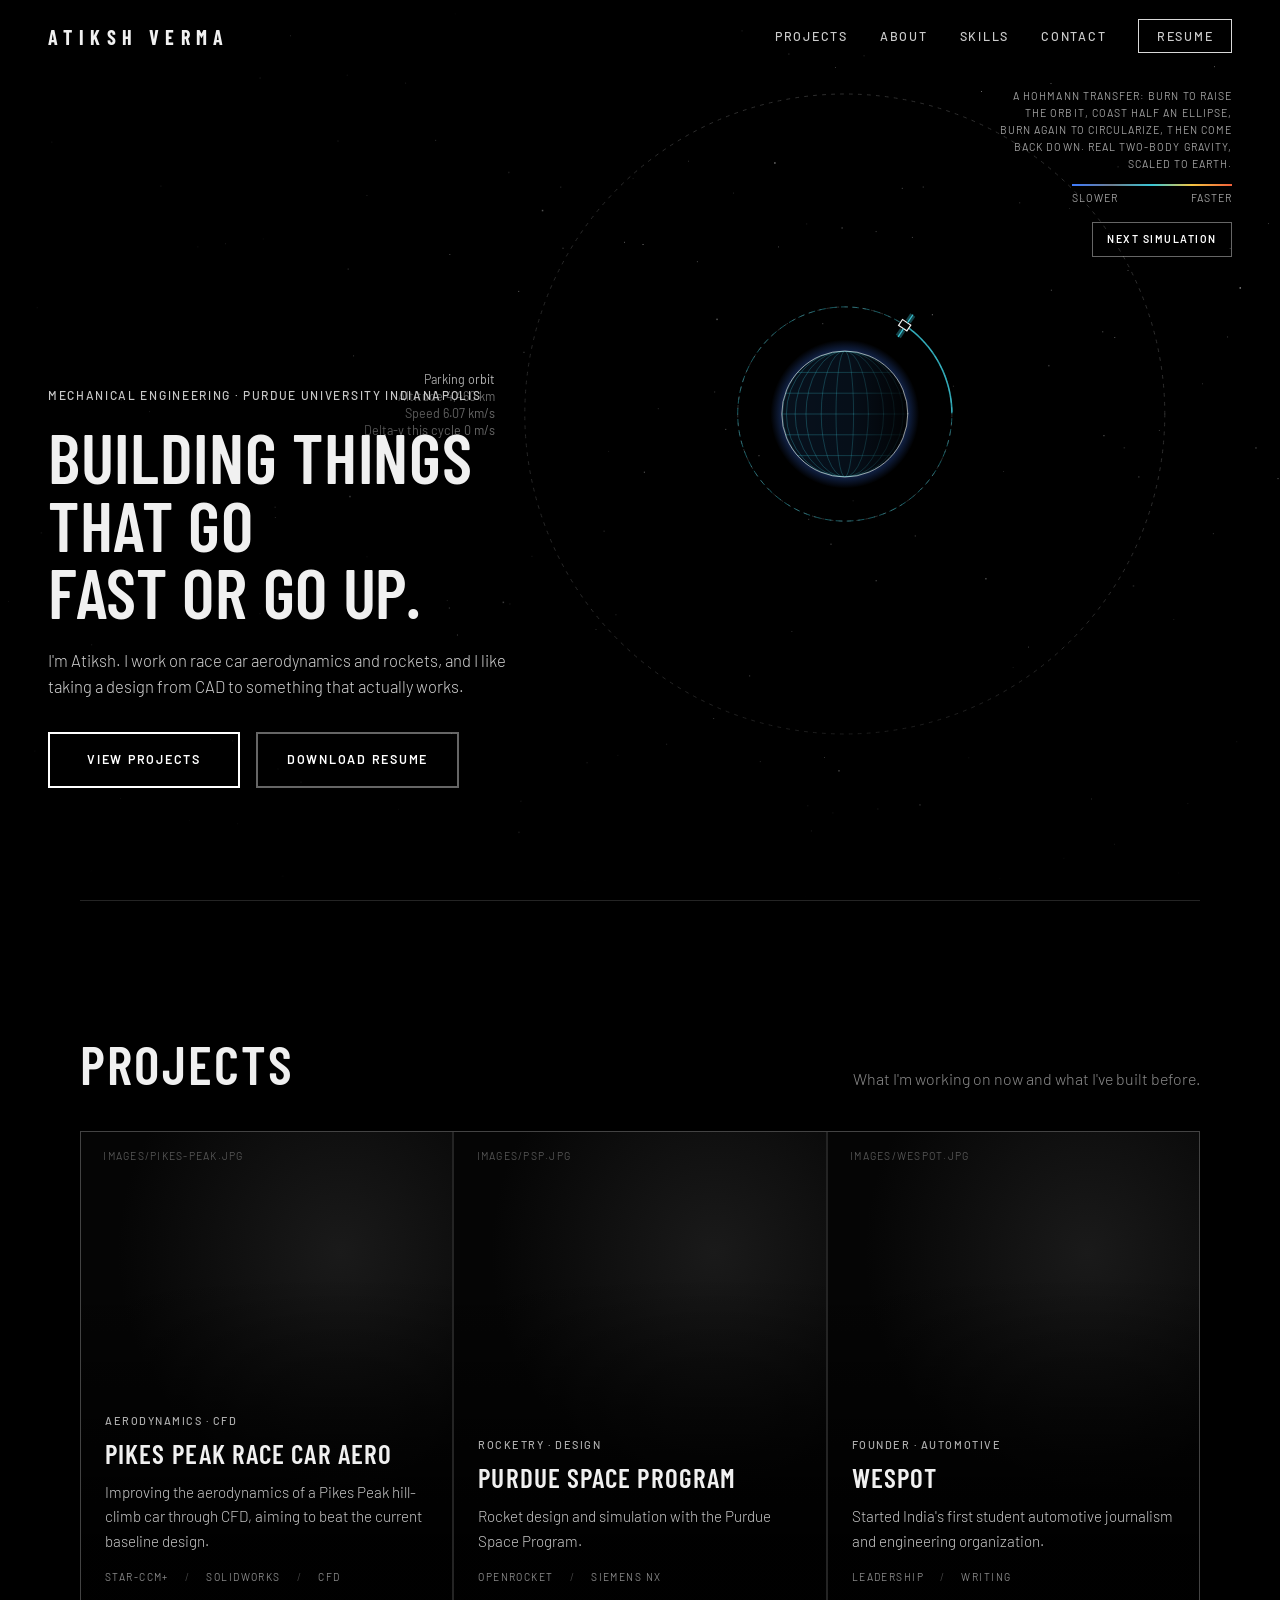
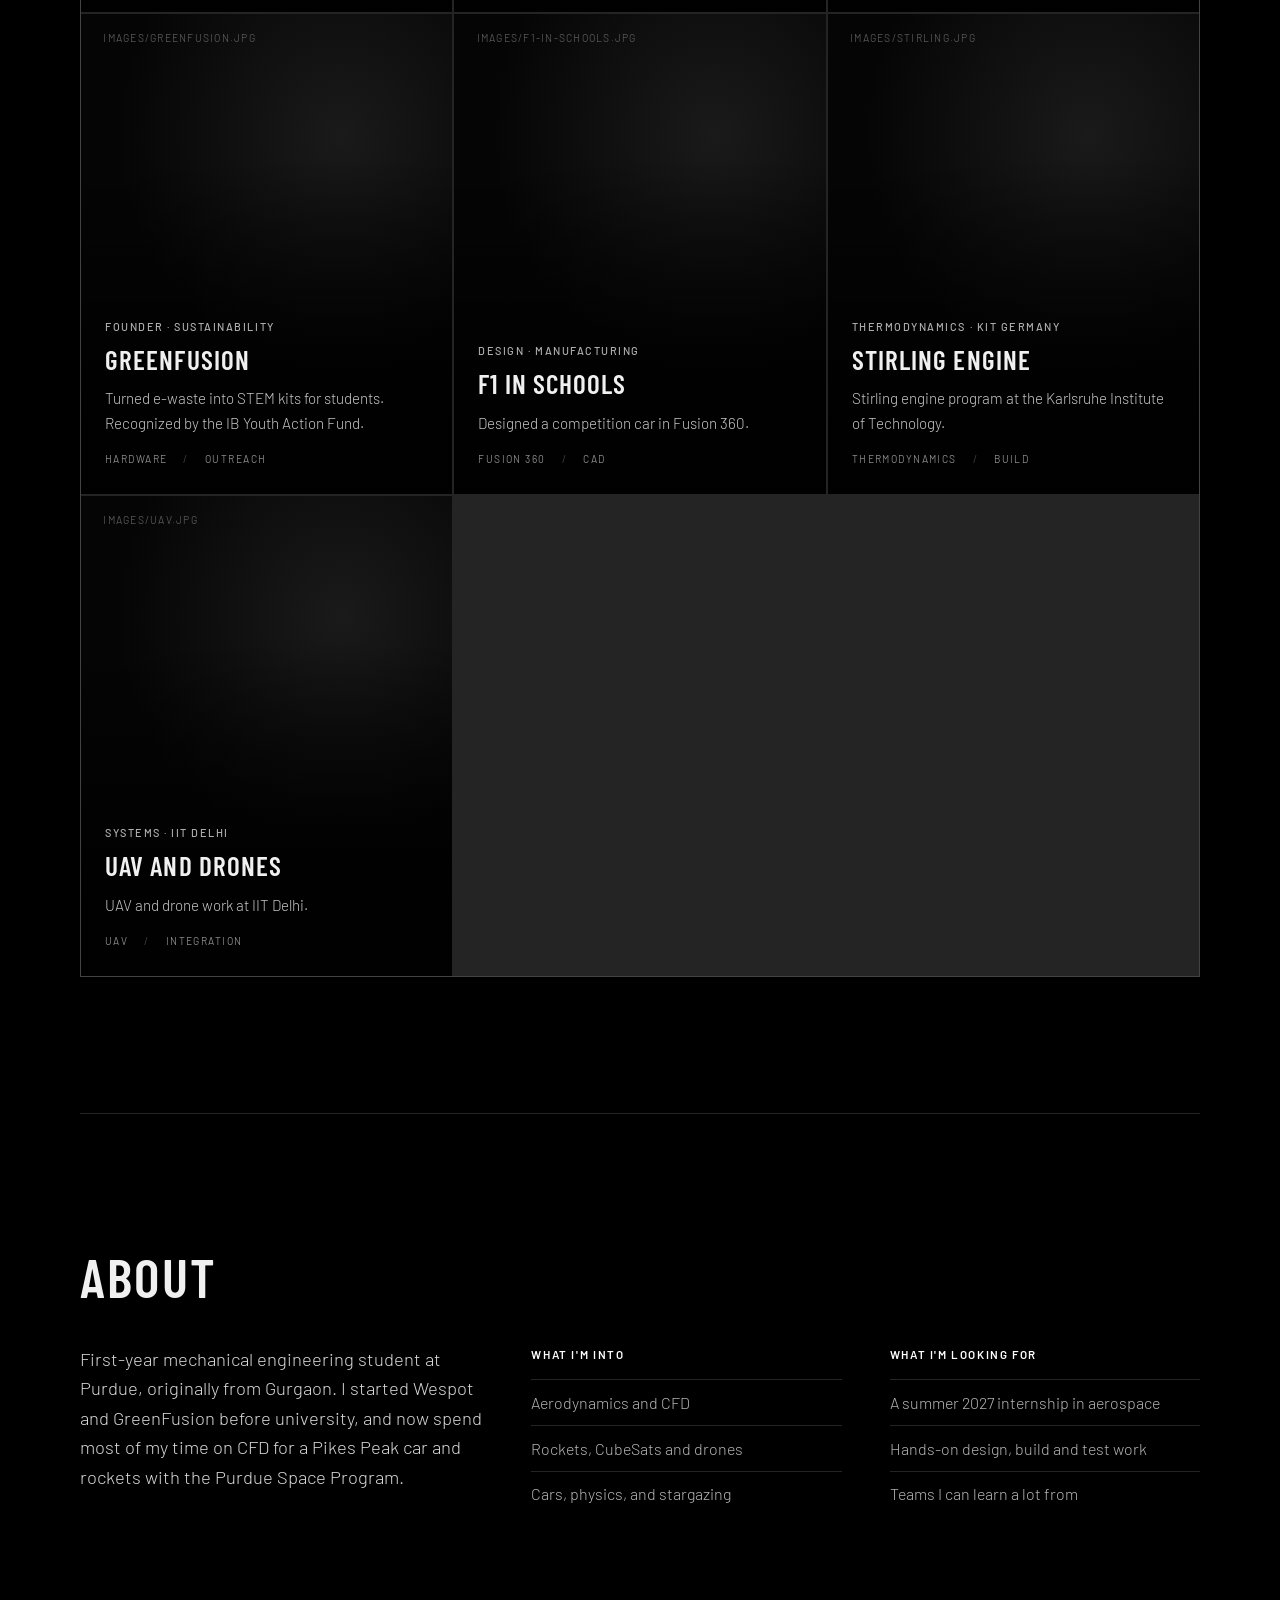
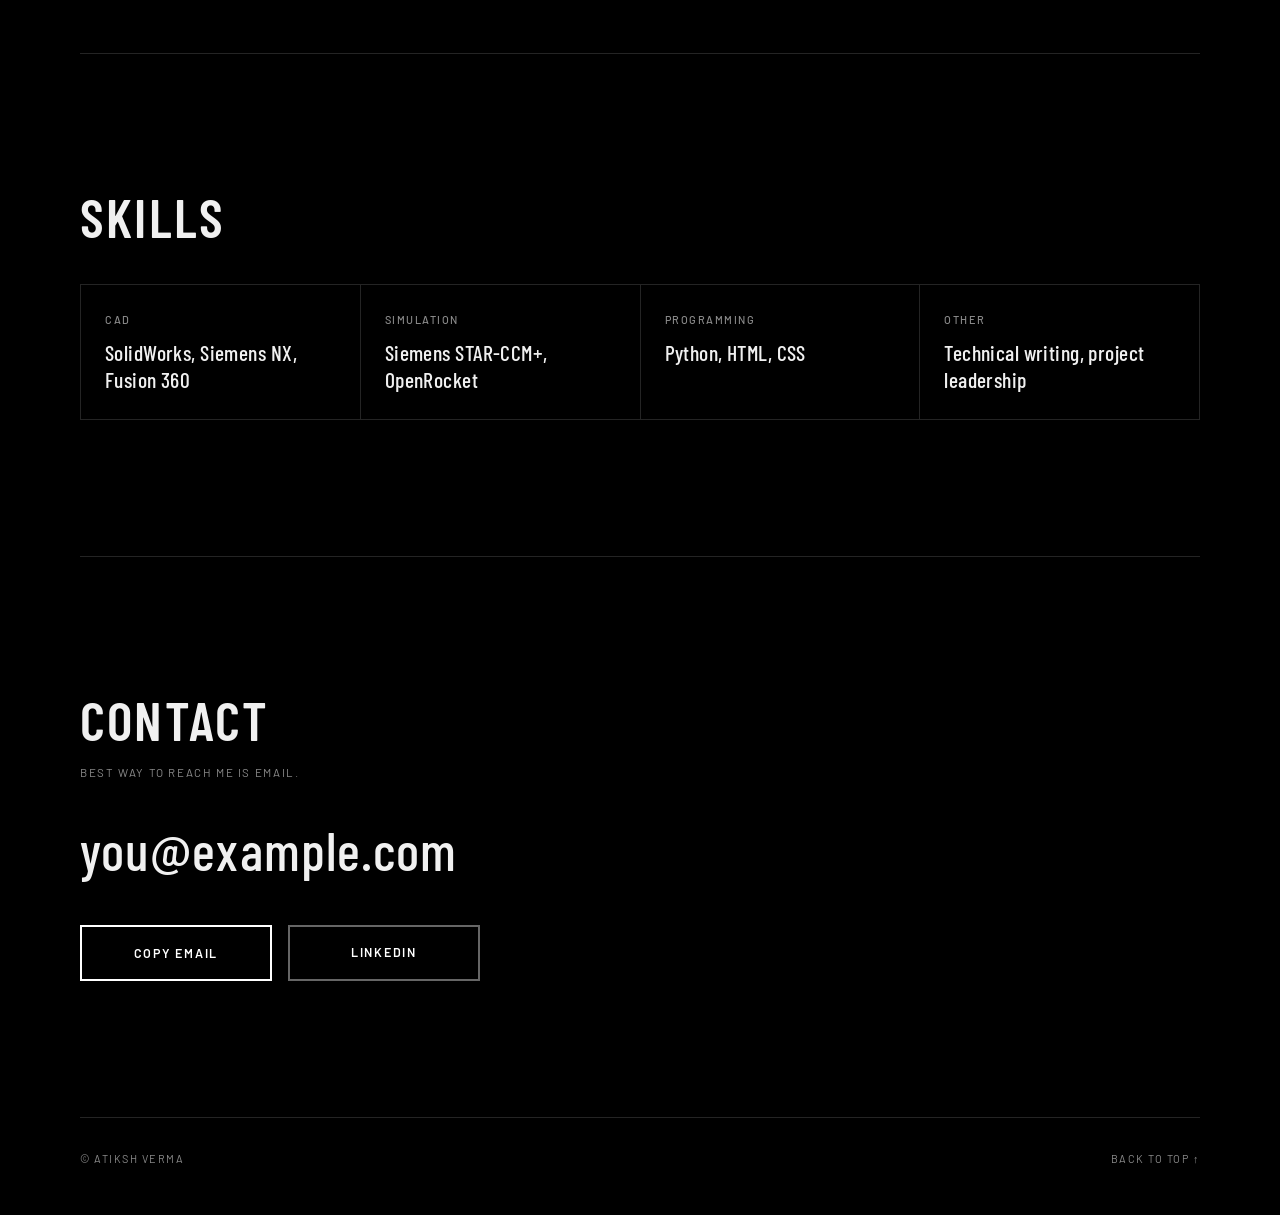
==== commit 77b1579a: "Add files via upload" ====
--- a/index.html
+++ b/index.html
@@ -8,7 +8,7 @@
 <link rel="icon" href="data:image/svg+xml,<svg xmlns='http://www.w3.org/2000/svg' viewBox='0 0 100 100'><text y='.9em' font-size='90'>🚀</text></svg>">
 <link rel="preconnect" href="https://fonts.googleapis.com">
 <link rel="preconnect" href="https://fonts.gstatic.com" crossorigin>
-<link href="https://fonts.googleapis.com/css2?family=Hanken+Grotesk:wght@400;500;600;700&family=Unbounded:wght@400;600;800&display=swap" rel="stylesheet">
+<link href="https://fonts.googleapis.com/css2?family=Barlow:wght@300;400;500;600&family=Barlow+Condensed:wght@500;600;700&display=swap" rel="stylesheet">
 <link rel="stylesheet" href="styles.css">
 </head>
 <body>
@@ -37,7 +37,7 @@
   </div>
   <div class="hero-text">
     <span class="eyebrow">Mechanical Engineering · Purdue University Indianapolis</span>
-    <h1>Building things that go <span class="grad" style="white-space:nowrap">fast or go up.</span></h1>
+    <h1>Building things that go<br>fast or go up.</h1>
     <p>I'm Atiksh. I work on race car aerodynamics and rockets, and I like taking a design from CAD to something that actually works.</p>
     <div class="btns">
       <a class="btn primary" href="#projects">View projects</a>
@@ -94,7 +94,7 @@
       <h2>Contact</h2>
       <p class="note">Best way to reach me is email.</p>
       <!-- Replace with your real email in BOTH places on the next line -->
-      <a class="email grad" id="email" href="mailto:you@example.com">you@example.com</a>
+      <a class="email" id="email" href="mailto:you@example.com">you@example.com</a>
       <div class="btns">
         <button type="button" class="btn primary" id="copy">Copy email</button>
         <!-- Replace with your real LinkedIn URL -->
@@ -150,7 +150,7 @@
       <div class="cat">${esc(p.cats)}</div>
       <p>${esc(p.desc)}</p>
       <div class="tags">${p.tags.map(t => `<span>${esc(t)}</span>`).join('')}</div>
-      ${p.link ? `<a class="more" href="${esc(p.link)}" target="_blank" rel="noopener"><span>Open project →</span></a>` : ''}
+      ${p.link ? `<a class="more" href="${esc(p.link)}" target="_blank" rel="noopener"><span>Learn more</span></a>` : ''}
     </div>
   </article>`).join('');
 document.querySelectorAll('.thumb').forEach(t => {
--- a/styles.css
+++ b/styles.css
@@ -1,111 +1,102 @@
 :root{
-  --bg:#07090F; --surf:#0E121B; --surf2:#131826; --ink:#EEF1F6; --mute:#8D96A8; --rule:#1C2232;
-  --c1:#39C6D6; --c2:#7C6CFF; --c3:#F2603A;
-  --grad:linear-gradient(100deg,var(--c1),var(--c2) 55%,var(--c3));
-  --display:"Unbounded","Arial Black",system-ui,sans-serif;
-  --body:"Hanken Grotesk","Helvetica Neue",Arial,system-ui,sans-serif;
-  --radius:14px;
+  --bg:#000; --surf:#0B0B0B; --ink:#F0F0F0; --mute:#8A8A8A; --rule:rgba(255,255,255,.14);
+  --display:"Barlow Condensed","Arial Narrow",system-ui,sans-serif;
+  --body:"Barlow","Helvetica Neue",Arial,system-ui,sans-serif;
 }
 *,*::before,*::after{box-sizing:border-box;margin:0;padding:0}
-html{background:var(--bg);color:var(--ink);scroll-behavior:smooth;scroll-padding-top:5rem}
+html{background:var(--bg);color:var(--ink);scroll-behavior:smooth;scroll-padding-top:4.5rem}
 @media (prefers-reduced-motion:reduce){html{scroll-behavior:auto}}
-body{background:var(--bg);font-family:var(--body);font-size:1.0625rem;line-height:1.6}
+body{background:var(--bg);font-family:var(--body);font-size:1rem;line-height:1.6;font-weight:400;-webkit-font-smoothing:antialiased}
 a{color:inherit}
-a:focus-visible,button:focus-visible{outline:2px solid var(--c1);outline-offset:3px;border-radius:6px}
+a:focus-visible,button:focus-visible{outline:1px solid #fff;outline-offset:4px}
 img{max-width:100%;display:block}
 
-/* soft color glows behind the page */
-body::before{content:"";position:fixed;inset:0;z-index:-1;pointer-events:none;
-  background:radial-gradient(40rem 30rem at 85% 110%,rgba(124,108,255,.12),transparent 70%),
-             radial-gradient(35rem 25rem at 0% 60%,rgba(57,198,214,.08),transparent 70%)}
+/* shared uppercase label style */
+.nav ul,.eyebrow,.btn,.cat,.tags,.skill h3,.more,.note,footer,.caption,.sim-next,h2,h3{text-transform:uppercase;letter-spacing:.14em}
 
 /* Nav */
 .nav{position:fixed;inset:0 0 auto 0;z-index:10;display:flex;justify-content:space-between;align-items:center;gap:1rem;
-  padding:.9rem clamp(1.25rem,4vw,3rem);background:rgba(7,9,15,.6);backdrop-filter:blur(12px);-webkit-backdrop-filter:blur(12px);
-  border-bottom:1px solid rgba(255,255,255,.05)}
-.brand{font-family:var(--display);font-weight:600;font-size:1rem;text-decoration:none;letter-spacing:-.01em}
-.nav ul{list-style:none;display:flex;gap:1.5rem;align-items:center;font-size:.95rem}
-.nav ul a{text-decoration:none;color:var(--mute)}
-.nav ul a:hover{color:var(--ink)}
-.nav .pill{color:var(--ink);padding:.4rem .9rem;border-radius:999px;border:1px solid var(--rule)}
-.nav .pill:hover{border-color:var(--c2)}
+  padding:1.3rem clamp(1.25rem,4vw,3rem);background:linear-gradient(rgba(0,0,0,.75),transparent)}
+.brand{font-family:var(--display);font-weight:700;font-size:1.25rem;text-transform:uppercase;letter-spacing:.32em;text-decoration:none}
+.nav ul{list-style:none;display:flex;gap:2rem;align-items:center;font-size:.78rem;font-weight:500}
+.nav ul a{text-decoration:none;opacity:.85;position:relative}
+.nav ul a:not(.pill)::after{content:"";position:absolute;left:0;right:0;bottom:-.4rem;height:1px;background:#fff;transform:scaleX(0);transform-origin:left;transition:transform .25s ease}
+.nav ul a:hover{opacity:1}
+.nav ul a:hover::after{transform:scaleX(1)}
+.nav .pill{padding:.55rem 1.1rem;border:1px solid #fff}
+.nav .pill:hover{background:#fff;color:#000}
 @media (max-width:720px){.nav ul li:not(.keep){display:none}}
 
 /* Hero */
 .hero{position:relative;min-height:100svh;display:grid;align-items:end;overflow:hidden}
 #flow{position:absolute;inset:0;width:100%;height:100%;display:block}
-.hero::before{content:"";position:absolute;inset:0;z-index:1;pointer-events:none;background:linear-gradient(90deg,rgba(7,9,15,.85) 0,rgba(7,9,15,.5) 28%,transparent 48%)}
-@media (max-width:720px){.hero::before{background:linear-gradient(0deg,rgba(7,9,15,.9) 0,transparent 45%)}}
-.hero::after{content:"";position:absolute;inset:auto 0 0 0;height:30%;pointer-events:none;background:linear-gradient(transparent,var(--bg))}
-.hero-text{position:relative;z-index:2;max-width:40rem;padding:0 clamp(1.25rem,4vw,3rem) clamp(3rem,9vw,6rem);pointer-events:none}
-.hero-text > *{pointer-events:auto}
-.eyebrow{display:inline-block;font-size:.85rem;color:var(--mute);margin-bottom:1rem}
-.hero h1{font-family:var(--display);font-weight:600;font-size:clamp(2rem,4.4vw,3.7rem);line-height:1.04;letter-spacing:-.035em;max-width:none}
-.grad{background:var(--grad);-webkit-background-clip:text;background-clip:text;color:transparent}
-.hero-text p{max-width:30rem;margin-top:1.2rem;color:#C9CFDA;font-size:clamp(1.02rem,1.5vw,1.2rem);text-shadow:0 1px 14px var(--bg)}
-.btns{display:flex;gap:.75rem;flex-wrap:wrap;margin-top:1.75rem}
-.btn{display:inline-flex;align-items:center;gap:.5rem;padding:.8rem 1.3rem;border-radius:999px;font-weight:600;font-size:.98rem;text-decoration:none;cursor:pointer;border:0;font-family:inherit;transition:transform .15s ease,box-shadow .15s ease}
-.btn:hover{transform:translateY(-1px)}
-.btn.primary{background:var(--grad);color:#07090F;box-shadow:0 6px 24px rgba(124,108,255,.3)}
-.btn.ghost{background:rgba(255,255,255,.04);color:var(--ink);border:1px solid var(--rule)}
-.btn.ghost:hover{border-color:var(--c1)}
+.hero::before{content:"";position:absolute;inset:0;z-index:1;pointer-events:none;background:linear-gradient(90deg,rgba(0,0,0,.85) 0,rgba(0,0,0,.45) 28%,transparent 50%)}
+.hero::after{content:"";position:absolute;inset:auto 0 0 0;height:30%;z-index:1;pointer-events:none;background:linear-gradient(transparent,#000)}
+@media (max-width:720px){.hero::before{background:linear-gradient(0deg,rgba(0,0,0,.92) 0,transparent 48%)}}
+.hero-text{position:relative;z-index:2;max-width:40rem;padding:0 clamp(1.25rem,4vw,3rem) clamp(3.5rem,10vw,7rem)}
+.eyebrow{display:block;font-size:.75rem;font-weight:500;color:#C8C8C8;margin-bottom:1.1rem}
+.hero h1{font-family:var(--display);font-weight:600;text-transform:uppercase;font-size:clamp(2.4rem,5.4vw,4.6rem);line-height:.98;letter-spacing:.01em}
+.hero-text p{max-width:30rem;margin-top:1.3rem;color:#D0D0D0;font-size:clamp(1rem,1.3vw,1.1rem);font-weight:300}
+.btns{display:flex;gap:1rem;flex-wrap:wrap;margin-top:2rem}
+.btn{display:inline-flex;align-items:center;justify-content:center;min-width:12rem;padding:1rem 1.8rem;font-family:var(--body);font-weight:600;font-size:.78rem;
+  text-decoration:none;cursor:pointer;background:transparent;color:#fff;border:2px solid #fff;transition:background .25s ease,color .25s ease}
+.btn:hover{background:#fff;color:#000}
+.btn.ghost{border-color:rgba(255,255,255,.4)}
+.btn.ghost:hover{border-color:#fff}
 
-.caption{position:absolute;top:5rem;right:clamp(1.25rem,4vw,3rem);z-index:3;max-width:16rem;text-align:right;font-size:.78rem;line-height:1.4;color:var(--mute);
-  background:rgba(7,9,15,.6);padding:.6rem .75rem;border-radius:10px}
+.caption{position:absolute;top:5.5rem;right:clamp(1.25rem,4vw,3rem);z-index:3;max-width:15rem;text-align:right;font-size:.66rem;line-height:1.6;color:#A0A0A0;letter-spacing:.1em}
 .caption p{margin:0}
-.scale{height:5px;width:10rem;margin:.55rem 0 .25rem auto;border-radius:3px}
+.scale{height:2px;width:10rem;margin:.7rem 0 .3rem auto}
 .scale-labels{display:flex;justify-content:space-between;width:10rem;margin-left:auto}
-.sim-next{margin-top:.7rem;background:transparent;border:1px solid var(--rule);color:var(--ink);font:inherit;font-size:.78rem;padding:.35rem .8rem;border-radius:999px;cursor:pointer}
-.sim-next:hover{border-color:var(--c2)}
+.sim-next{margin-top:.9rem;background:transparent;border:1px solid rgba(255,255,255,.4);color:#fff;font:inherit;font-size:.66rem;font-weight:600;padding:.5rem .9rem;cursor:pointer}
+.sim-next:hover{background:#fff;color:#000}
 @media (max-width:720px){.caption{display:none}}
 
 /* Sections */
-.wrap{max-width:72rem;margin:0 auto;padding:0 clamp(1.25rem,4vw,3rem)}
-section{padding:clamp(4rem,9vw,7rem) 0}
-.head{margin-bottom:2rem}
-h2{font-family:var(--display);font-weight:600;font-size:clamp(1.6rem,3.4vw,2.4rem);letter-spacing:-.025em;line-height:1.1}
-h2::after{content:"";display:block;width:2.5rem;height:3px;border-radius:2px;margin-top:.8rem;background:var(--grad)}
-.head p{color:var(--mute);margin-top:.9rem;max-width:36rem}
+.wrap{max-width:76rem;margin:0 auto;padding:0 clamp(1.25rem,4vw,3rem)}
+section{padding:clamp(5rem,11vw,8.5rem) 0;border-top:1px solid var(--rule)}
+.head{display:flex;justify-content:space-between;align-items:end;gap:1rem 2rem;flex-wrap:wrap;margin-bottom:2.5rem}
+h2{font-family:var(--display);font-weight:600;font-size:clamp(2rem,4.5vw,3.4rem);line-height:1;letter-spacing:.04em}
+.head p{color:var(--mute);max-width:26rem;font-weight:300}
 
-/* Project cards */
-.cards{display:grid;grid-template-columns:repeat(auto-fill,minmax(19rem,1fr));gap:1.25rem}
-.card{display:flex;flex-direction:column;background:var(--surf);border:1px solid var(--rule);border-radius:var(--radius);overflow:hidden;transition:transform .2s ease,border-color .2s ease}
-.card:hover{transform:translateY(-3px);border-color:#2C3550}
-.thumb{position:relative;aspect-ratio:16/9;background:var(--surf2);overflow:hidden}
-.thumb img{width:100%;height:100%;object-fit:cover}
-.thumb.empty{background:linear-gradient(135deg,rgba(57,198,214,.25),rgba(124,108,255,.25) 55%,rgba(242,96,58,.2))}
-.thumb.empty::after{content:attr(data-hint);position:absolute;left:.8rem;bottom:.6rem;font-size:.75rem;color:rgba(238,241,246,.6)}
-.card-body{display:flex;flex-direction:column;flex:1;padding:1.2rem 1.25rem 1.3rem}
-.card h3{font-size:1.2rem;font-weight:700;line-height:1.25}
-.cat{margin-top:.4rem;font-size:.75rem;letter-spacing:.09em;text-transform:uppercase;color:var(--mute)}
-.card p{margin-top:.75rem;color:#B9C0CD;font-size:.98rem}
-.tags{display:flex;flex-wrap:wrap;gap:.45rem;margin-top:1rem}
-.tags span{font-size:.78rem;padding:.3rem .7rem;border-radius:999px;border:1px solid var(--rule);background:rgba(255,255,255,.03)}
-.more{margin-top:auto;padding-top:1.1rem;font-weight:600;font-size:.95rem;text-decoration:none;width:max-content}
-.more:hover{text-decoration:underline;text-underline-offset:.2em}
-.more span{background:var(--grad);-webkit-background-clip:text;background-clip:text;color:transparent}
+/* Projects: full-bleed image tiles, text on top */
+.cards{display:grid;grid-template-columns:repeat(auto-fill,minmax(22rem,1fr));gap:2px;background:var(--rule);border:1px solid var(--rule)}
+.card{position:relative;display:flex;flex-direction:column;justify-content:flex-end;min-height:30rem;background:#000;overflow:hidden}
+.thumb{position:absolute;inset:0;background:#0A0A0A}
+.thumb img{width:100%;height:100%;object-fit:cover;transition:transform 1.2s ease;filter:saturate(.85)}
+.card:hover .thumb img{transform:scale(1.05)}
+.thumb::after{content:"";position:absolute;inset:0;background:linear-gradient(transparent 30%,rgba(0,0,0,.92) 85%)}
+.thumb.empty{background:radial-gradient(60% 50% at 70% 25%,#1A1A1A,#050505)}
+.thumb.empty::before{content:attr(data-hint);position:absolute;top:1rem;left:1.4rem;font-size:.65rem;letter-spacing:.12em;text-transform:uppercase;color:#555}
+.card-body{position:relative;z-index:1;display:flex;flex-direction:column;padding:1.6rem 1.5rem 1.7rem}
+.cat{order:-1;font-size:.68rem;font-weight:500;color:#B0B0B0;margin-bottom:.6rem}
+.card h3{font-family:var(--display);font-size:1.7rem;font-weight:600;line-height:1.05;letter-spacing:.04em}
+.card p{margin-top:.8rem;color:#C8C8C8;font-size:.95rem;font-weight:300}
+.tags{display:flex;flex-wrap:wrap;gap:.4rem 1rem;margin-top:1rem;font-size:.64rem;color:#8A8A8A}
+.tags span+span::before{content:"/";margin-right:1rem;color:#444}
+.more{margin-top:1.3rem;align-self:flex-start;padding:.8rem 1.4rem;border:2px solid #fff;font-size:.7rem;font-weight:600;text-decoration:none;transition:background .25s,color .25s}
+.more:hover{background:#fff;color:#000}
 
 /* About */
-.about{display:grid;grid-template-columns:1.2fr 1fr 1fr;gap:2rem}
-.about > p{color:#C9CFDA;font-size:1.1rem}
-.about h3{font-size:1rem;font-weight:700;margin-bottom:.6rem}
-.about ul{list-style:none;color:var(--mute);font-size:.98rem}
-.about li{padding:.35rem 0 .35rem 1.1rem;position:relative}
-.about li::before{content:"";position:absolute;left:0;top:.95rem;width:6px;height:6px;border-radius:50%;background:var(--grad)}
+.about{display:grid;grid-template-columns:1.3fr 1fr 1fr;gap:3rem}
+.about > p{font-size:1.15rem;font-weight:300;color:#D8D8D8}
+.about h3{font-size:.72rem;font-weight:600;margin-bottom:1rem;color:#fff}
+.about ul{list-style:none;font-weight:300;color:#B5B5B5}
+.about li{padding:.6rem 0;border-top:1px solid var(--rule)}
 @media (max-width:860px){.about{grid-template-columns:1fr}}
 
-/* Skills */
-.skills{display:grid;grid-template-columns:repeat(auto-fit,minmax(15rem,1fr));gap:1rem}
-.skill{background:var(--surf);border:1px solid var(--rule);border-radius:var(--radius);padding:1.2rem 1.25rem}
-.skill h3{font-size:.8rem;letter-spacing:.09em;text-transform:uppercase;color:var(--mute);font-weight:600}
-.skill p{margin-top:.5rem}
+/* Skills: stat-style grid */
+.skills{display:grid;grid-template-columns:repeat(auto-fit,minmax(15rem,1fr));border-top:1px solid var(--rule);border-left:1px solid var(--rule)}
+.skill{padding:1.6rem 1.5rem;border-right:1px solid var(--rule);border-bottom:1px solid var(--rule)}
+.skill h3{font-size:.68rem;font-weight:500;color:var(--mute)}
+.skill p{margin-top:.7rem;font-family:var(--display);font-size:1.35rem;font-weight:500;line-height:1.25;letter-spacing:.02em}
 
 /* Contact */
-.contact{background:var(--surf);border:1px solid var(--rule);border-radius:20px;padding:clamp(1.75rem,5vw,3rem);position:relative;overflow:hidden}
-.contact::before{content:"";position:absolute;inset:-40% -10% auto auto;width:28rem;height:28rem;border-radius:50%;background:radial-gradient(rgba(124,108,255,.25),transparent 65%);pointer-events:none}
-.email{display:block;margin-top:1.25rem;font-family:var(--display);font-weight:600;font-size:clamp(1.2rem,3.6vw,2.2rem);letter-spacing:-.02em;text-decoration:none;word-break:break-word}
-.note{color:var(--mute);font-size:.9rem;margin-top:1rem}
+.contact h2{margin-bottom:1rem}
+.note{font-size:.72rem;color:var(--mute)}
+.email{display:block;margin-top:1.5rem;font-family:var(--display);font-weight:500;font-size:clamp(1.6rem,5vw,3.4rem);letter-spacing:.02em;text-decoration:none;word-break:break-word}
+.email:hover{text-decoration:underline;text-underline-offset:.15em;text-decoration-thickness:1px}
 
-footer{display:flex;justify-content:space-between;flex-wrap:wrap;gap:1rem;padding:2.5rem 0 3rem;color:var(--mute);font-size:.85rem}
+footer{display:flex;justify-content:space-between;flex-wrap:wrap;gap:1rem;padding:2rem 0 3rem;border-top:1px solid var(--rule);color:var(--mute);font-size:.68rem}
 footer a{text-decoration:none}
-footer a:hover{color:var(--ink)}
+footer a:hover{color:#fff}
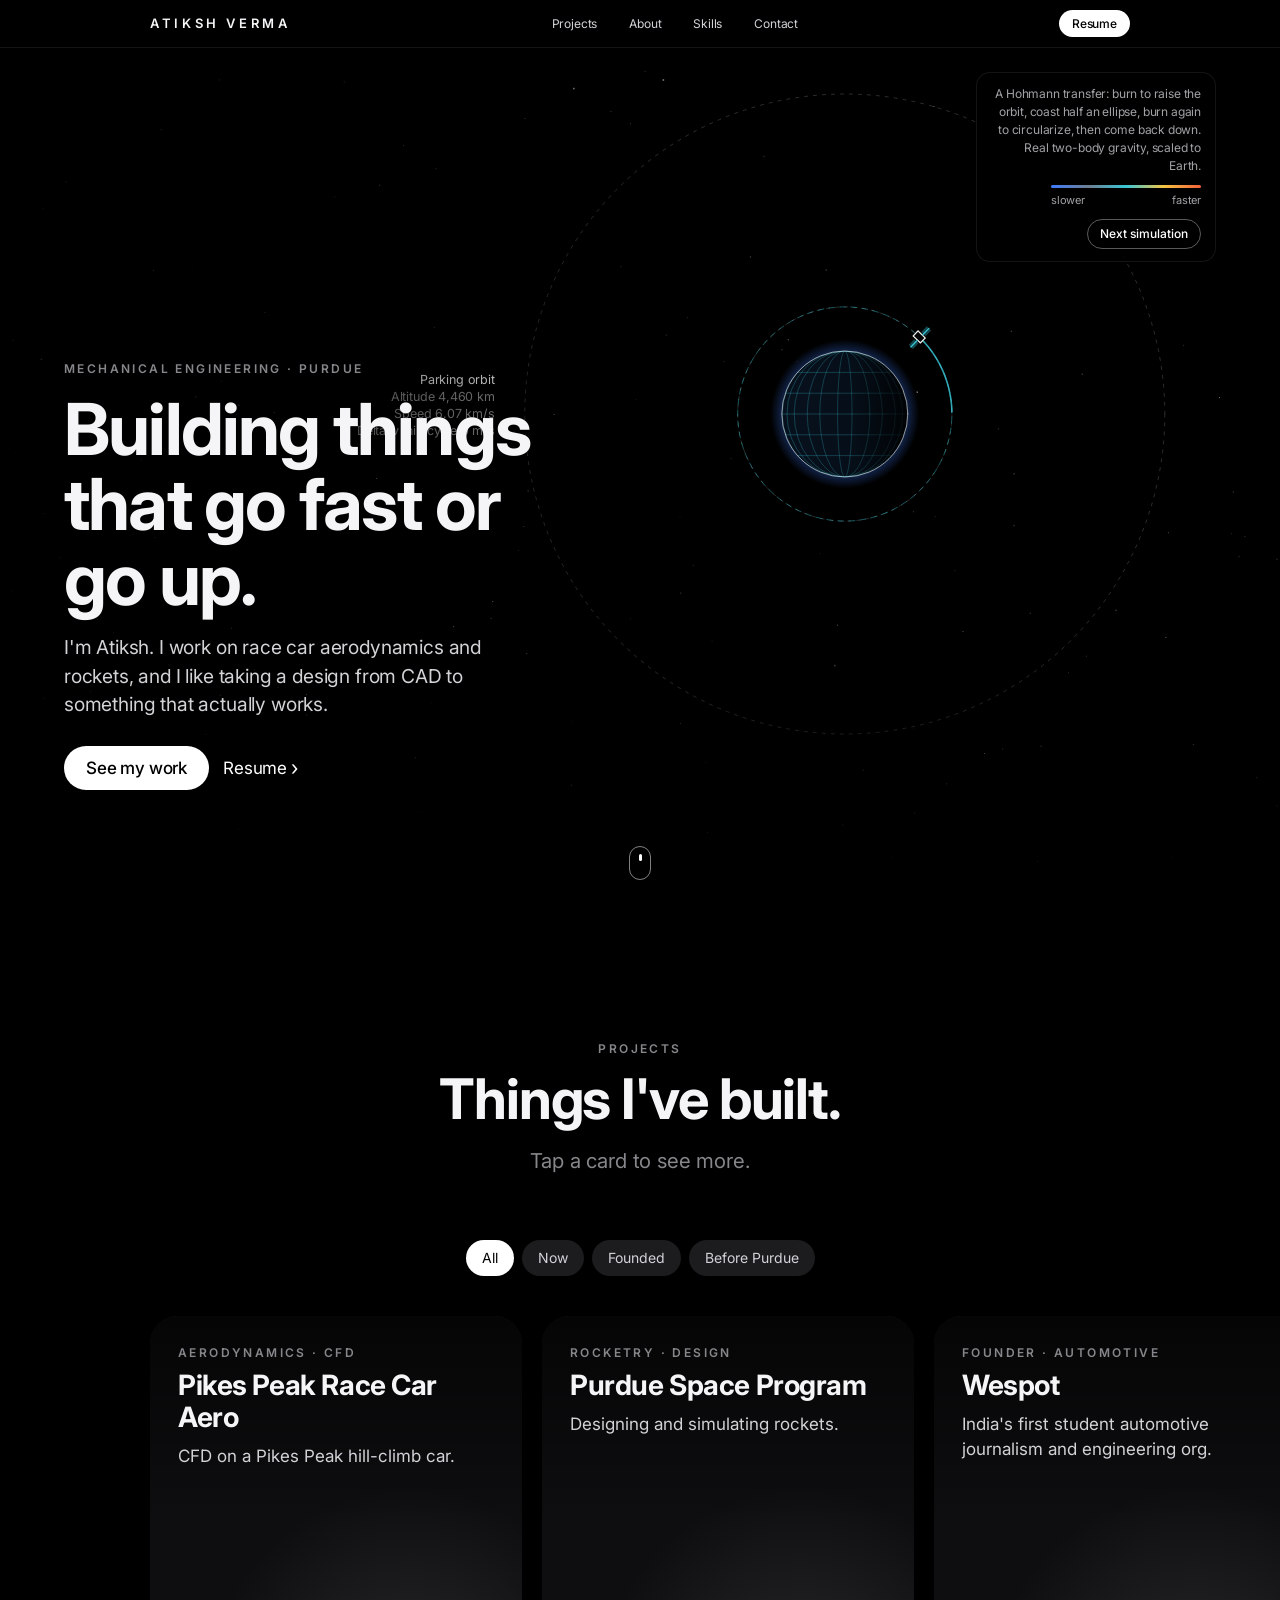
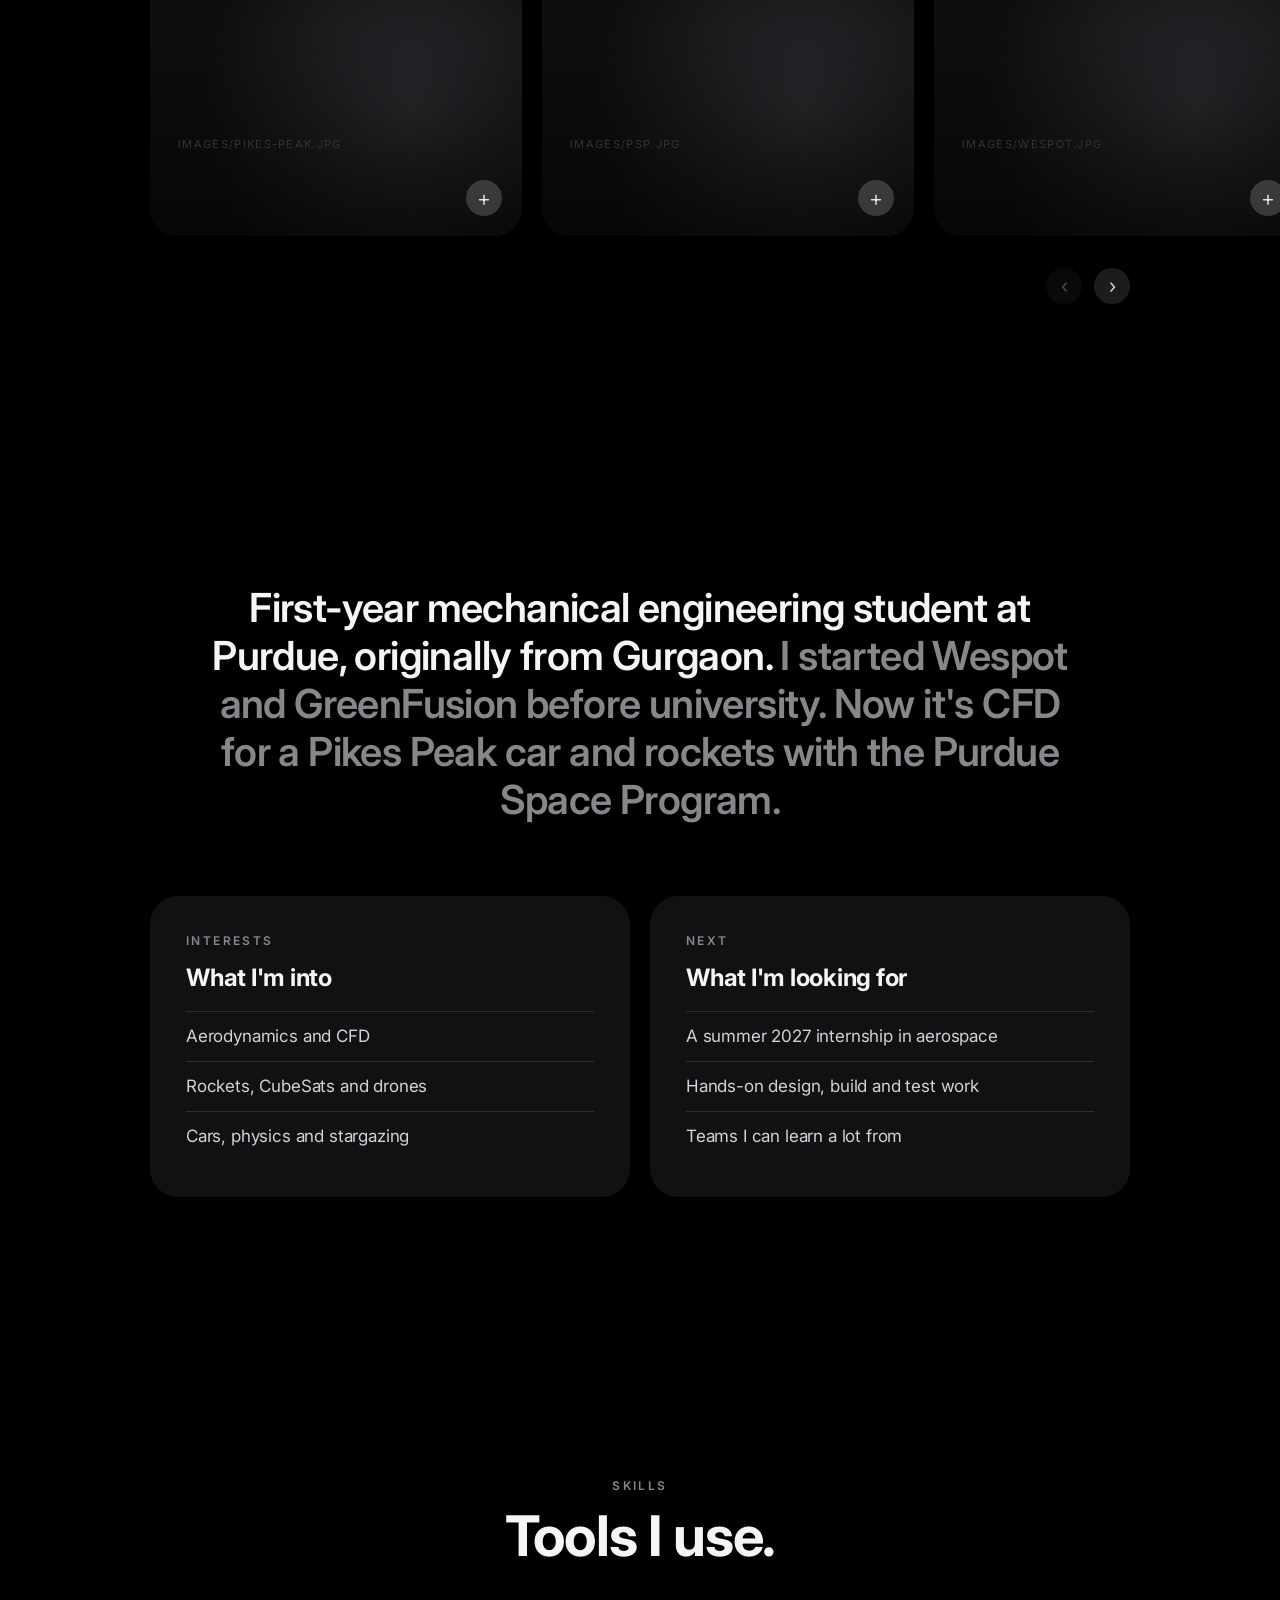
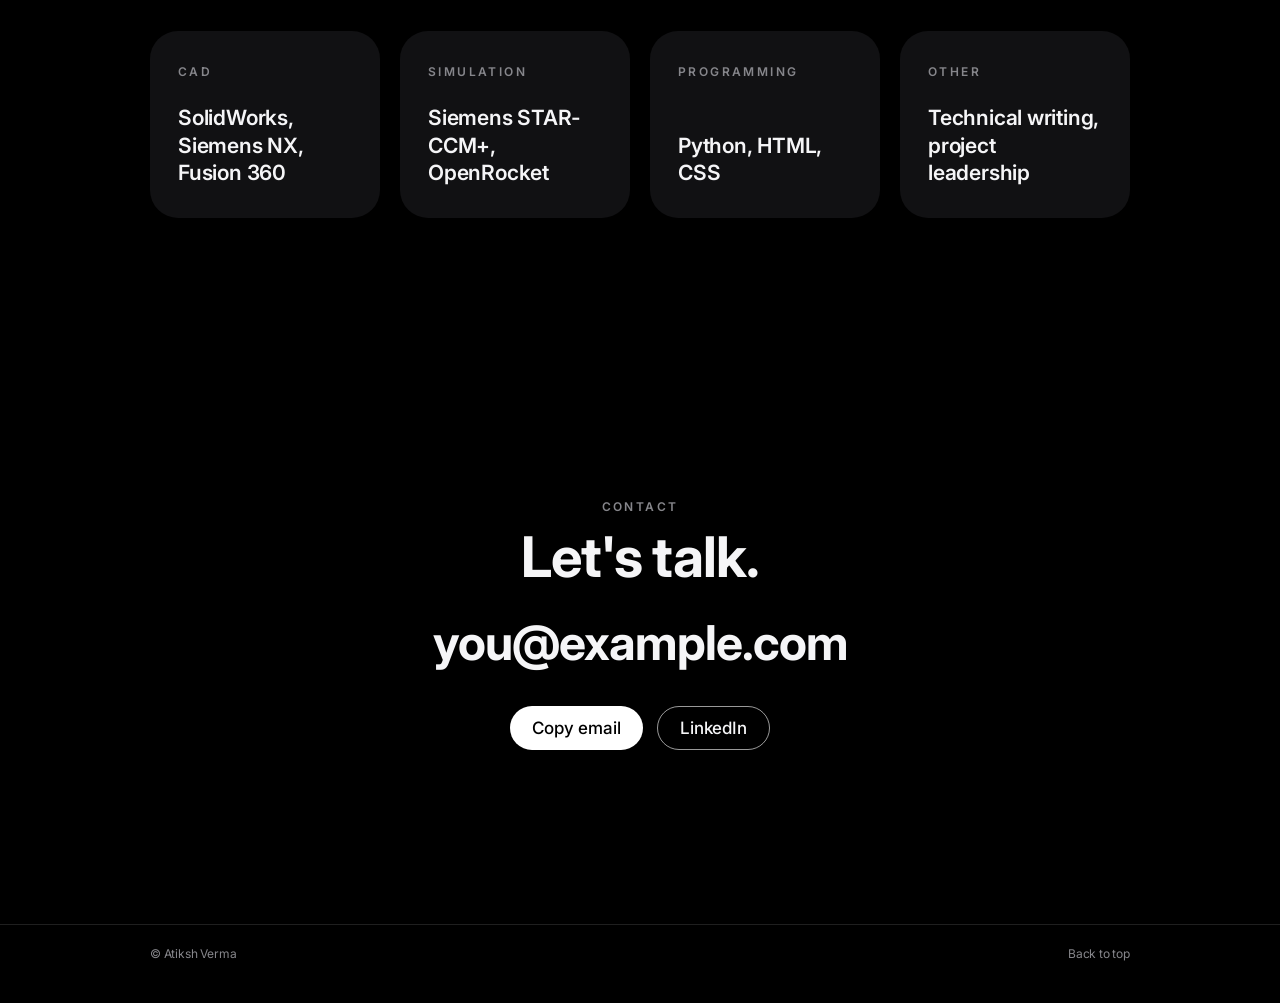
==== commit 094be231: "Add files via upload" ====
--- a/index.html
+++ b/index.html
@@ -8,21 +8,25 @@
 <link rel="icon" href="data:image/svg+xml,<svg xmlns='http://www.w3.org/2000/svg' viewBox='0 0 100 100'><text y='.9em' font-size='90'>🚀</text></svg>">
 <link rel="preconnect" href="https://fonts.googleapis.com">
 <link rel="preconnect" href="https://fonts.gstatic.com" crossorigin>
-<link href="https://fonts.googleapis.com/css2?family=Barlow:wght@300;400;500;600&family=Barlow+Condensed:wght@500;600;700&display=swap" rel="stylesheet">
+<link href="https://fonts.googleapis.com/css2?family=Inter:wght@400;500;600;700&display=swap" rel="stylesheet">
 <link rel="stylesheet" href="styles.css">
 </head>
 <body>
 
-<nav class="nav" aria-label="Main">
-  <a class="brand" href="#top">Atiksh Verma</a>
-  <ul>
-    <li><a href="#projects">Projects</a></li>
-    <li><a href="#about">About</a></li>
-    <li><a href="#skills">Skills</a></li>
-    <li><a href="#contact">Contact</a></li>
+<nav class="nav" id="nav" aria-label="Main">
+  <div class="nav-in">
+    <a class="brand" href="#top">Atiksh Verma</a>
+    <ul class="links" id="links">
+      <li><a href="#projects">Projects</a></li>
+      <li><a href="#about">About</a></li>
+      <li><a href="#skills">Skills</a></li>
+      <li><a href="#contact">Contact</a></li>
+      <li class="m-only"><a href="resume.pdf" target="_blank" rel="noopener">Resume</a></li>
+    </ul>
     <!-- Put resume.pdf in the same folder as this file -->
-    <li class="keep"><a class="pill" href="resume.pdf" target="_blank" rel="noopener">Resume</a></li>
-  </ul>
+    <a class="nav-cta" href="resume.pdf" target="_blank" rel="noopener">Resume</a>
+    <button class="menu-btn" id="menu" aria-label="Menu" aria-expanded="false"><span></span><span></span></button>
+  </div>
 </nav>
 
 <header class="hero" id="top">
@@ -36,133 +40,233 @@
     <button type="button" class="sim-next" id="sim-next">Next simulation</button>
   </div>
   <div class="hero-text">
-    <span class="eyebrow">Mechanical Engineering · Purdue University Indianapolis</span>
-    <h1>Building things that go<br>fast or go up.</h1>
+    <span class="eyebrow">Mechanical Engineering · Purdue</span>
+    <h1>Building things that go fast or go up.</h1>
     <p>I'm Atiksh. I work on race car aerodynamics and rockets, and I like taking a design from CAD to something that actually works.</p>
-    <div class="btns">
-      <a class="btn primary" href="#projects">View projects</a>
-      <a class="btn ghost" href="resume.pdf" target="_blank" rel="noopener">Download resume</a>
-    </div>
-  </div>
+    <div class="ctas">
+      <a class="btn primary" href="#projects">See my work</a>
+      <a class="link" href="resume.pdf" target="_blank" rel="noopener">Resume</a>
+    </div>
+  </div>
+  <a class="scroll-hint" href="#projects" aria-label="Scroll to projects"></a>
 </header>
 
-<main class="wrap">
+<main>
 
   <section id="projects">
-    <div class="head">
-      <h2>Projects</h2>
-      <p>What I'm working on now and what I've built before.</p>
-    </div>
-    <div class="cards" id="cards"></div>
-  </section>
+    <div class="wrap section-head reveal">
+      <span class="eyebrow">Projects</span>
+      <h2>Things I've built.</h2>
+      <p>Tap a card to see more.</p>
+    </div>
+    <div class="chips reveal" role="group" aria-label="Filter projects">
+      <button class="chip" data-f="all" aria-pressed="true">All</button>
+      <button class="chip" data-f="now" aria-pressed="false">Now</button>
+      <button class="chip" data-f="founder" aria-pressed="false">Founded</button>
+      <button class="chip" data-f="earlier" aria-pressed="false">Before Purdue</button>
+    </div>
+    <div class="rail-wrap reveal">
+      <div class="rail" id="rail"></div>
+    </div>
+    <div class="rail-nav">
+      <button class="arrow" id="prev" aria-label="Previous">‹</button>
+      <button class="arrow" id="next" aria-label="Next">›</button>
+    </div>
+  </section>
+
+  <dialog class="sheet" id="sheet" aria-labelledby="sheet-title">
+    <button class="close" id="close" aria-label="Close">×</button>
+    <div class="sheet-img" id="sheet-img"></div>
+    <div class="sheet-body">
+      <span class="eyebrow" id="sheet-cat"></span>
+      <h3 id="sheet-title"></h3>
+      <p id="sheet-text"></p>
+      <div class="tags" id="sheet-tags"></div>
+      <div class="ctas" id="sheet-link"></div>
+    </div>
+  </dialog>
 
   <section id="about">
-    <div class="head"><h2>About</h2></div>
-    <div class="about">
-      <p>First-year mechanical engineering student at Purdue, originally from Gurgaon. I started Wespot and GreenFusion before university, and now spend most of my time on CFD for a Pikes Peak car and rockets with the Purdue Space Program.</p>
-      <div>
-        <h3>What I'm into</h3>
-        <ul>
-          <li>Aerodynamics and CFD</li>
-          <li>Rockets, CubeSats and drones</li>
-          <li>Cars, physics, and stargazing</li>
-        </ul>
-      </div>
-      <div>
-        <h3>What I'm looking for</h3>
-        <ul>
-          <li>A summer 2027 internship in aerospace</li>
-          <li>Hands-on design, build and test work</li>
-          <li>Teams I can learn a lot from</li>
-        </ul>
+    <div class="wrap">
+      <p class="statement reveal">First-year mechanical engineering student at Purdue, originally from Gurgaon. <span class="dim">I started Wespot and GreenFusion before university. Now it's CFD for a Pikes Peak car and rockets with the Purdue Space Program.</span></p>
+      <div class="duo">
+        <div class="tile reveal">
+          <span class="eyebrow">Interests</span>
+          <h3>What I'm into</h3>
+          <ul>
+            <li>Aerodynamics and CFD</li>
+            <li>Rockets, CubeSats and drones</li>
+            <li>Cars, physics and stargazing</li>
+          </ul>
+        </div>
+        <div class="tile reveal">
+          <span class="eyebrow">Next</span>
+          <h3>What I'm looking for</h3>
+          <ul>
+            <li>A summer 2027 internship in aerospace</li>
+            <li>Hands-on design, build and test work</li>
+            <li>Teams I can learn a lot from</li>
+          </ul>
+        </div>
       </div>
     </div>
   </section>
 
   <section id="skills">
-    <div class="head"><h2>Skills</h2></div>
-    <div class="skills">
-      <div class="skill"><h3>CAD</h3><p>SolidWorks, Siemens NX, Fusion 360</p></div>
-      <div class="skill"><h3>Simulation</h3><p>Siemens STAR-CCM+, OpenRocket</p></div>
-      <div class="skill"><h3>Programming</h3><p>Python, HTML, CSS</p></div>
-      <div class="skill"><h3>Other</h3><p>Technical writing, project leadership</p></div>
+    <div class="wrap">
+      <div class="section-head reveal">
+        <span class="eyebrow">Skills</span>
+        <h2>Tools I use.</h2>
+      </div>
+      <div class="skills">
+        <div class="skill reveal"><span class="eyebrow">CAD</span><p>SolidWorks, Siemens NX, Fusion 360</p></div>
+        <div class="skill reveal"><span class="eyebrow">Simulation</span><p>Siemens STAR-CCM+, OpenRocket</p></div>
+        <div class="skill reveal"><span class="eyebrow">Programming</span><p>Python, HTML, CSS</p></div>
+        <div class="skill reveal"><span class="eyebrow">Other</span><p>Technical writing, project leadership</p></div>
+      </div>
     </div>
   </section>
 
   <section id="contact">
-    <div class="contact">
-      <h2>Contact</h2>
-      <p class="note">Best way to reach me is email.</p>
+    <div class="wrap contact reveal">
+      <span class="eyebrow">Contact</span>
+      <h2>Let's talk.</h2>
       <!-- Replace with your real email in BOTH places on the next line -->
       <a class="email" id="email" href="mailto:you@example.com">you@example.com</a>
-      <div class="btns">
+      <div class="ctas">
         <button type="button" class="btn primary" id="copy">Copy email</button>
         <!-- Replace with your real LinkedIn URL -->
         <a class="btn ghost" href="https://www.linkedin.com/in/your-handle" target="_blank" rel="noopener">LinkedIn</a>
       </div>
-    </div>
-  </section>
-
-  <footer>
+      <span class="toast" id="toast" aria-live="polite"></span>
+    </div>
+  </section>
+
+</main>
+
+<footer>
+  <div class="wrap">
     <span>© Atiksh Verma</span>
-    <span><a href="#top">Back to top ↑</a></span>
-  </footer>
-</main>
+    <a href="#top">Back to top</a>
+  </div>
+</footer>
 
 <script>
 /*
   PROJECTS
   Edit this list to add, remove or reorder projects.
-    title, cats (small caps line), desc, tags
-    img:  put the file in the images/ folder, e.g. "images/pikes-peak.jpg"
-    link: optional. A URL for "Open project". Leave "" to hide the link.
+    group:  "now", "founder" or "earlier" (used by the filter buttons)
+    title, cats (small caps line), desc (shown on the card)
+    more:   longer text for the pop-up. Leave "" to reuse desc.
+    tags:   tools and skills
+    img:    put the file in the images/ folder, e.g. "images/pikes-peak.jpg"
+    link:   optional URL. Shows a "Learn more" link in the pop-up.
 */
 const PROJECTS = [
-  { title: "Pikes Peak Race Car Aero", cats: "Aerodynamics · CFD",
-    desc: "Improving the aerodynamics of a Pikes Peak hill-climb car through CFD, aiming to beat the current baseline design.",
+  { group: "now", title: "Pikes Peak Race Car Aero", cats: "Aerodynamics · CFD",
+    desc: "CFD on a Pikes Peak hill-climb car.",
+    more: "Improving the aerodynamics of a Pikes Peak hill-climb car through CFD, building on the existing models. The goal is a design that beats the current baseline.",
     tags: ["STAR-CCM+", "SolidWorks", "CFD"], img: "images/pikes-peak.jpg", link: "" },
-  { title: "Purdue Space Program", cats: "Rocketry · Design",
-    desc: "Rocket design and simulation with the Purdue Space Program.",
+  { group: "now", title: "Purdue Space Program", cats: "Rocketry · Design",
+    desc: "Designing and simulating rockets.",
+    more: "Rocket design and simulation with the Purdue Space Program.",
     tags: ["OpenRocket", "Siemens NX"], img: "images/psp.jpg", link: "" },
-  { title: "Wespot", cats: "Founder · Automotive",
-    desc: "Started India's first student automotive journalism and engineering organization.",
-    tags: ["Leadership", "Writing"], img: "images/wespot.jpg", link: "" },
-  { title: "GreenFusion", cats: "Founder · Sustainability",
-    desc: "Turned e-waste into STEM kits for students. Recognized by the IB Youth Action Fund.",
+  { group: "founder", title: "Wespot", cats: "Founder · Automotive",
+    desc: "India's first student automotive journalism and engineering org.",
+    more: "", tags: ["Leadership", "Writing"], img: "images/wespot.jpg", link: "" },
+  { group: "founder", title: "GreenFusion", cats: "Founder · Sustainability",
+    desc: "E-waste turned into STEM kits.",
+    more: "Turned e-waste into STEM kits for students. Recognized by the IB Youth Action Fund.",
     tags: ["Hardware", "Outreach"], img: "images/greenfusion.jpg", link: "" },
-  { title: "F1 in Schools", cats: "Design · Manufacturing",
+  { group: "earlier", title: "F1 in Schools", cats: "Design · Manufacturing",
     desc: "Designed a competition car in Fusion 360.",
-    tags: ["Fusion 360", "CAD"], img: "images/f1-in-schools.jpg", link: "" },
-  { title: "Stirling Engine", cats: "Thermodynamics · KIT Germany",
-    desc: "Stirling engine program at the Karlsruhe Institute of Technology.",
+    more: "", tags: ["Fusion 360", "CAD"], img: "images/f1-in-schools.jpg", link: "" },
+  { group: "earlier", title: "Stirling Engine", cats: "Thermodynamics · KIT Germany",
+    desc: "Stirling engine program at KIT.",
+    more: "Stirling engine program at the Karlsruhe Institute of Technology.",
     tags: ["Thermodynamics", "Build"], img: "images/stirling.jpg", link: "" },
-  { title: "UAV and Drones", cats: "Systems · IIT Delhi",
+  { group: "earlier", title: "UAVs and Drones", cats: "Systems · IIT Delhi",
     desc: "UAV and drone work at IIT Delhi.",
-    tags: ["UAV", "Integration"], img: "images/uav.jpg", link: "" },
+    more: "", tags: ["UAV", "Integration"], img: "images/uav.jpg", link: "" },
 ];
 
+const $ = id => document.getElementById(id);
 const esc = s => String(s ?? '').replace(/[&<>"]/g, c => ({'&':'&amp;','<':'&lt;','>':'&gt;','"':'&quot;'}[c]));
-document.getElementById('cards').innerHTML = PROJECTS.map(p => `
-  <article class="card">
-    <div class="thumb" data-hint="${esc(p.img)}">${p.img ? `<img src="${esc(p.img)}" alt="${esc(p.title)}" loading="lazy">` : ''}</div>
-    <div class="card-body">
-      <h3>${esc(p.title)}</h3>
-      <div class="cat">${esc(p.cats)}</div>
-      <p>${esc(p.desc)}</p>
-      <div class="tags">${p.tags.map(t => `<span>${esc(t)}</span>`).join('')}</div>
-      ${p.link ? `<a class="more" href="${esc(p.link)}" target="_blank" rel="noopener"><span>Learn more</span></a>` : ''}
-    </div>
-  </article>`).join('');
-document.querySelectorAll('.thumb').forEach(t => {
-  const img = t.querySelector('img');
-  const empty = () => { t.classList.add('empty'); img && img.remove(); };
+function fallback(box){
+  const img = box.querySelector('img');
+  const empty = () => { box.classList.add('empty'); img && img.remove(); };
   if (!img) return empty();
   if (img.complete && img.naturalWidth === 0) empty(); else img.addEventListener('error', empty);
+}
+
+// cards
+const rail = $('rail');
+rail.innerHTML = PROJECTS.map((p, i) => `
+  <button class="card" data-i="${i}" data-g="${esc(p.group)}" aria-label="${esc(p.title)}, open details">
+    <div class="thumb" data-hint="${esc(p.img)}">${p.img ? `<img src="${esc(p.img)}" alt="" loading="lazy">` : ''}</div>
+    <div class="card-top">
+      <span class="eyebrow">${esc(p.cats)}</span>
+      <h3>${esc(p.title)}</h3>
+      <p>${esc(p.desc)}</p>
+    </div>
+    <span class="plus" aria-hidden="true">+</span>
+  </button>`).join('');
+rail.querySelectorAll('.thumb').forEach(fallback);
+
+// filters
+document.querySelectorAll('.chip').forEach(c => c.addEventListener('click', () => {
+  document.querySelectorAll('.chip').forEach(x => x.setAttribute('aria-pressed', x === c));
+  rail.querySelectorAll('.card').forEach(card => card.hidden = !(c.dataset.f === 'all' || card.dataset.g === c.dataset.f));
+  rail.scrollTo({ left: 0, behavior: 'smooth' }); setTimeout(arrows, 400);
+}));
+
+// arrows
+const step = () => (rail.querySelector('.card:not([hidden])')?.offsetWidth || 360) + 20;
+$('prev').onclick = () => rail.scrollBy({ left: -step(), behavior: 'smooth' });
+$('next').onclick = () => rail.scrollBy({ left: step(), behavior: 'smooth' });
+function arrows(){
+  $('prev').disabled = rail.scrollLeft < 8;
+  $('next').disabled = rail.scrollLeft + rail.clientWidth > rail.scrollWidth - 8;
+}
+rail.addEventListener('scroll', arrows, { passive: true }); window.addEventListener('resize', arrows); arrows();
+
+// detail sheet
+const sheet = $('sheet');
+rail.addEventListener('click', e => {
+  const card = e.target.closest('.card'); if (!card) return;
+  const p = PROJECTS[card.dataset.i];
+  $('sheet-cat').textContent = p.cats;
+  $('sheet-title').textContent = p.title;
+  $('sheet-text').textContent = p.more || p.desc;
+  $('sheet-tags').innerHTML = p.tags.map(t => `<span>${esc(t)}</span>`).join('');
+  $('sheet-link').innerHTML = p.link ? `<a class="btn primary" href="${esc(p.link)}" target="_blank" rel="noopener">Learn more</a>` : '';
+  $('sheet-img').innerHTML = p.img ? `<img src="${esc(p.img)}" alt="${esc(p.title)}">` : '';
+  $('sheet-img').className = 'sheet-img'; fallback($('sheet-img'));
+  sheet.showModal();
 });
-
-document.getElementById('copy').addEventListener('click', e => {
-  const addr = document.getElementById('email').textContent.trim();
-  navigator.clipboard?.writeText(addr).then(() => { e.target.textContent = 'Copied'; setTimeout(() => e.target.textContent = 'Copy email', 1500); });
+$('close').onclick = () => sheet.close();
+sheet.addEventListener('click', e => { if (e.target === sheet) sheet.close(); });
+
+// mobile menu
+const nav = $('nav');
+$('menu').onclick = () => { const o = nav.classList.toggle('open'); $('menu').setAttribute('aria-expanded', o); };
+$('links').addEventListener('click', e => { if (e.target.tagName === 'A'){ nav.classList.remove('open'); $('menu').setAttribute('aria-expanded', false); } });
+
+// highlight the section you're in
+const navLinks = [...document.querySelectorAll('.links a')];
+const secObs = new IntersectionObserver(es => es.forEach(en => {
+  if (en.isIntersecting) navLinks.forEach(a => a.classList.toggle('on', a.getAttribute('href') === '#' + en.target.id));
+}), { rootMargin: '-45% 0px -50% 0px' });
+['top', 'projects', 'about', 'skills', 'contact'].forEach(id => secObs.observe($(id)));
+
+// fade sections in as you scroll
+const rev = new IntersectionObserver(es => es.forEach(en => { if (en.isIntersecting){ en.target.classList.add('in'); rev.unobserve(en.target); } }), { threshold: 0.12 });
+document.querySelectorAll('.reveal').forEach((el, i) => { el.style.transitionDelay = (el.classList.contains('skill') || el.classList.contains('tile') ? (i % 4) * 80 : 0) + 'ms'; rev.observe(el); });
+
+// copy email
+$('copy').addEventListener('click', () => {
+  const addr = $('email').textContent.trim();
+  navigator.clipboard?.writeText(addr).then(() => { $('toast').textContent = 'Copied to clipboard'; setTimeout(() => $('toast').textContent = '', 1800); });
 });
 </script>
 <script src="sims.js"></script>
--- a/styles.css
+++ b/styles.css
@@ -1,102 +1,161 @@
 :root{
-  --bg:#000; --surf:#0B0B0B; --ink:#F0F0F0; --mute:#8A8A8A; --rule:rgba(255,255,255,.14);
-  --display:"Barlow Condensed","Arial Narrow",system-ui,sans-serif;
-  --body:"Barlow","Helvetica Neue",Arial,system-ui,sans-serif;
+  --bg:#000; --surf:#111113; --surf2:#1C1C1E; --ink:#F5F5F7; --mute:#86868B; --rule:rgba(255,255,255,.12);
+  --font:-apple-system,BlinkMacSystemFont,"SF Pro Display","Inter","Helvetica Neue",Arial,sans-serif;
+  --ease:cubic-bezier(.25,.1,.25,1);
 }
 *,*::before,*::after{box-sizing:border-box;margin:0;padding:0}
-html{background:var(--bg);color:var(--ink);scroll-behavior:smooth;scroll-padding-top:4.5rem}
+html{background:var(--bg);color:var(--ink);scroll-behavior:smooth;scroll-padding-top:3rem}
 @media (prefers-reduced-motion:reduce){html{scroll-behavior:auto}}
-body{background:var(--bg);font-family:var(--body);font-size:1rem;line-height:1.6;font-weight:400;-webkit-font-smoothing:antialiased}
-a{color:inherit}
-a:focus-visible,button:focus-visible{outline:1px solid #fff;outline-offset:4px}
+body{background:var(--bg);font-family:var(--font);font-size:17px;line-height:1.47;letter-spacing:-.01em;-webkit-font-smoothing:antialiased}
+a{color:inherit;text-decoration:none}
+a:focus-visible,button:focus-visible{outline:2px solid #fff;outline-offset:3px;border-radius:8px}
 img{max-width:100%;display:block}
+button{font:inherit;color:inherit;background:none;border:0;cursor:pointer}
 
-/* shared uppercase label style */
-.nav ul,.eyebrow,.btn,.cat,.tags,.skill h3,.more,.note,footer,.caption,.sim-next,h2,h3{text-transform:uppercase;letter-spacing:.14em}
+/* SpaceX-style small caps label */
+.eyebrow{display:block;font-size:12px;font-weight:600;letter-spacing:.2em;text-transform:uppercase;color:var(--mute)}
 
-/* Nav */
-.nav{position:fixed;inset:0 0 auto 0;z-index:10;display:flex;justify-content:space-between;align-items:center;gap:1rem;
-  padding:1.3rem clamp(1.25rem,4vw,3rem);background:linear-gradient(rgba(0,0,0,.75),transparent)}
-.brand{font-family:var(--display);font-weight:700;font-size:1.25rem;text-transform:uppercase;letter-spacing:.32em;text-decoration:none}
-.nav ul{list-style:none;display:flex;gap:2rem;align-items:center;font-size:.78rem;font-weight:500}
-.nav ul a{text-decoration:none;opacity:.85;position:relative}
-.nav ul a:not(.pill)::after{content:"";position:absolute;left:0;right:0;bottom:-.4rem;height:1px;background:#fff;transform:scaleX(0);transform-origin:left;transition:transform .25s ease}
-.nav ul a:hover{opacity:1}
-.nav ul a:hover::after{transform:scaleX(1)}
-.nav .pill{padding:.55rem 1.1rem;border:1px solid #fff}
-.nav .pill:hover{background:#fff;color:#000}
-@media (max-width:720px){.nav ul li:not(.keep){display:none}}
+/* ---------- Nav: thin, glassy, active section highlighted ---------- */
+.nav{position:fixed;inset:0 0 auto 0;z-index:20;height:48px;background:rgba(0,0,0,.72);backdrop-filter:saturate(180%) blur(20px);-webkit-backdrop-filter:saturate(180%) blur(20px);border-bottom:1px solid rgba(255,255,255,.08)}
+.nav-in{max-width:1024px;height:100%;margin:0 auto;padding:0 22px;display:flex;align-items:center;justify-content:space-between;gap:1rem}
+.brand{font-size:13px;font-weight:600;letter-spacing:.28em;text-transform:uppercase}
+.links{display:flex;gap:2rem;list-style:none;font-size:12px}
+.links a{color:#D2D2D7;transition:color .2s}
+.links a:hover,.links a.on{color:#fff}
+.links a.on{font-weight:600}
+.nav-cta{font-size:12px;font-weight:500;padding:5px 13px;border-radius:980px;background:#fff;color:#000}
+.nav-cta:hover{background:#D2D2D7}
+.menu-btn{display:none;width:32px;height:32px;position:relative}
+.menu-btn span{position:absolute;left:8px;right:8px;height:1.5px;background:#fff;transition:transform .3s var(--ease),top .3s var(--ease)}
+.menu-btn span:first-child{top:12px}.menu-btn span:last-child{top:19px}
+.nav.open .menu-btn span:first-child{top:15.5px;transform:rotate(45deg)}
+.nav.open .menu-btn span:last-child{top:15.5px;transform:rotate(-45deg)}
+@media (max-width:760px){
+  .menu-btn{display:block}
+  .links{position:fixed;top:48px;left:0;right:0;flex-direction:column;gap:0;padding:8px 22px 24px;background:rgba(0,0,0,.95);
+    transform:translateY(-8px);opacity:0;pointer-events:none;transition:opacity .25s,transform .25s var(--ease)}
+  .nav.open .links{opacity:1;transform:none;pointer-events:auto}
+  .links a{display:block;padding:14px 0;font-size:24px;font-weight:600;border-bottom:1px solid var(--rule)}
+  .nav-cta{display:none}
+}
 
-/* Hero */
+/* ---------- Hero ---------- */
 .hero{position:relative;min-height:100svh;display:grid;align-items:end;overflow:hidden}
 #flow{position:absolute;inset:0;width:100%;height:100%;display:block}
-.hero::before{content:"";position:absolute;inset:0;z-index:1;pointer-events:none;background:linear-gradient(90deg,rgba(0,0,0,.85) 0,rgba(0,0,0,.45) 28%,transparent 50%)}
-.hero::after{content:"";position:absolute;inset:auto 0 0 0;height:30%;z-index:1;pointer-events:none;background:linear-gradient(transparent,#000)}
-@media (max-width:720px){.hero::before{background:linear-gradient(0deg,rgba(0,0,0,.92) 0,transparent 48%)}}
-.hero-text{position:relative;z-index:2;max-width:40rem;padding:0 clamp(1.25rem,4vw,3rem) clamp(3.5rem,10vw,7rem)}
-.eyebrow{display:block;font-size:.75rem;font-weight:500;color:#C8C8C8;margin-bottom:1.1rem}
-.hero h1{font-family:var(--display);font-weight:600;text-transform:uppercase;font-size:clamp(2.4rem,5.4vw,4.6rem);line-height:.98;letter-spacing:.01em}
-.hero-text p{max-width:30rem;margin-top:1.3rem;color:#D0D0D0;font-size:clamp(1rem,1.3vw,1.1rem);font-weight:300}
-.btns{display:flex;gap:1rem;flex-wrap:wrap;margin-top:2rem}
-.btn{display:inline-flex;align-items:center;justify-content:center;min-width:12rem;padding:1rem 1.8rem;font-family:var(--body);font-weight:600;font-size:.78rem;
-  text-decoration:none;cursor:pointer;background:transparent;color:#fff;border:2px solid #fff;transition:background .25s ease,color .25s ease}
-.btn:hover{background:#fff;color:#000}
-.btn.ghost{border-color:rgba(255,255,255,.4)}
-.btn.ghost:hover{border-color:#fff}
+.hero::before{content:"";position:absolute;inset:0;z-index:1;pointer-events:none;background:linear-gradient(90deg,rgba(0,0,0,.85) 0,rgba(0,0,0,.4) 30%,transparent 52%)}
+.hero::after{content:"";position:absolute;inset:auto 0 0 0;height:28%;z-index:1;pointer-events:none;background:linear-gradient(transparent,#000)}
+@media (max-width:760px){.hero::before{background:linear-gradient(0deg,rgba(0,0,0,.92) 0,transparent 50%)}}
+.hero-text{position:relative;z-index:2;max-width:620px;padding:0 clamp(22px,5vw,64px) clamp(56px,10vw,110px)}
+.hero h1{margin-top:14px;font-size:clamp(40px,5.6vw,72px);line-height:1.05;font-weight:700;letter-spacing:-.025em}
+.hero-text p{margin-top:16px;max-width:480px;font-size:clamp(17px,1.5vw,21px);color:#D2D2D7}
+.ctas{display:flex;gap:14px;flex-wrap:wrap;align-items:center;margin-top:28px}
+.btn{display:inline-flex;align-items:center;justify-content:center;min-height:44px;padding:0 22px;border-radius:980px;font-size:17px;font-weight:500;transition:background .2s,color .2s,border-color .2s}
+.btn.primary{background:#fff;color:#000}
+.btn.primary:hover{background:#D2D2D7}
+.btn.ghost{border:1px solid rgba(255,255,255,.6)}
+.btn.ghost:hover{background:#fff;color:#000;border-color:#fff}
+.link{font-size:17px;color:#fff;display:inline-flex;align-items:center;gap:4px}
+.link::after{content:"›";font-size:1.2em;line-height:1;transition:transform .2s}
+.link:hover{text-decoration:underline;text-underline-offset:3px}
+.link:hover::after{transform:translateX(3px)}
 
-.caption{position:absolute;top:5.5rem;right:clamp(1.25rem,4vw,3rem);z-index:3;max-width:15rem;text-align:right;font-size:.66rem;line-height:1.6;color:#A0A0A0;letter-spacing:.1em}
+.caption{position:absolute;top:72px;right:clamp(22px,5vw,64px);z-index:3;max-width:240px;text-align:right;font-size:12px;line-height:1.5;color:#A1A1A6;
+  background:rgba(0,0,0,.55);backdrop-filter:blur(10px);-webkit-backdrop-filter:blur(10px);padding:12px 14px;border-radius:14px;border:1px solid rgba(255,255,255,.08)}
 .caption p{margin:0}
-.scale{height:2px;width:10rem;margin:.7rem 0 .3rem auto}
-.scale-labels{display:flex;justify-content:space-between;width:10rem;margin-left:auto}
-.sim-next{margin-top:.9rem;background:transparent;border:1px solid rgba(255,255,255,.4);color:#fff;font:inherit;font-size:.66rem;font-weight:600;padding:.5rem .9rem;cursor:pointer}
+.scale{height:3px;width:150px;margin:10px 0 4px auto;border-radius:2px}
+.scale-labels{display:flex;justify-content:space-between;width:150px;margin-left:auto;font-size:11px}
+.sim-next{margin-top:10px;font-size:12px;font-weight:500;padding:5px 12px;border-radius:980px;border:1px solid rgba(255,255,255,.35);color:#fff}
 .sim-next:hover{background:#fff;color:#000}
-@media (max-width:720px){.caption{display:none}}
+@media (max-width:760px){.caption{display:none}}
 
-/* Sections */
-.wrap{max-width:76rem;margin:0 auto;padding:0 clamp(1.25rem,4vw,3rem)}
-section{padding:clamp(5rem,11vw,8.5rem) 0;border-top:1px solid var(--rule)}
-.head{display:flex;justify-content:space-between;align-items:end;gap:1rem 2rem;flex-wrap:wrap;margin-bottom:2.5rem}
-h2{font-family:var(--display);font-weight:600;font-size:clamp(2rem,4.5vw,3.4rem);line-height:1;letter-spacing:.04em}
-.head p{color:var(--mute);max-width:26rem;font-weight:300}
+.scroll-hint{position:absolute;left:50%;bottom:20px;z-index:2;transform:translateX(-50%);width:22px;height:34px;border:1.5px solid rgba(255,255,255,.5);border-radius:12px}
+.scroll-hint::after{content:"";position:absolute;left:50%;top:7px;width:3px;height:7px;margin-left:-1.5px;border-radius:2px;background:#fff;animation:wheel 1.8s infinite}
+@keyframes wheel{0%{opacity:0;transform:translateY(0)}30%{opacity:1}100%{opacity:0;transform:translateY(10px)}}
+@media (max-width:760px){.scroll-hint{display:none}}
 
-/* Projects: full-bleed image tiles, text on top */
-.cards{display:grid;grid-template-columns:repeat(auto-fill,minmax(22rem,1fr));gap:2px;background:var(--rule);border:1px solid var(--rule)}
-.card{position:relative;display:flex;flex-direction:column;justify-content:flex-end;min-height:30rem;background:#000;overflow:hidden}
-.thumb{position:absolute;inset:0;background:#0A0A0A}
-.thumb img{width:100%;height:100%;object-fit:cover;transition:transform 1.2s ease;filter:saturate(.85)}
-.card:hover .thumb img{transform:scale(1.05)}
-.thumb::after{content:"";position:absolute;inset:0;background:linear-gradient(transparent 30%,rgba(0,0,0,.92) 85%)}
-.thumb.empty{background:radial-gradient(60% 50% at 70% 25%,#1A1A1A,#050505)}
-.thumb.empty::before{content:attr(data-hint);position:absolute;top:1rem;left:1.4rem;font-size:.65rem;letter-spacing:.12em;text-transform:uppercase;color:#555}
-.card-body{position:relative;z-index:1;display:flex;flex-direction:column;padding:1.6rem 1.5rem 1.7rem}
-.cat{order:-1;font-size:.68rem;font-weight:500;color:#B0B0B0;margin-bottom:.6rem}
-.card h3{font-family:var(--display);font-size:1.7rem;font-weight:600;line-height:1.05;letter-spacing:.04em}
-.card p{margin-top:.8rem;color:#C8C8C8;font-size:.95rem;font-weight:300}
-.tags{display:flex;flex-wrap:wrap;gap:.4rem 1rem;margin-top:1rem;font-size:.64rem;color:#8A8A8A}
-.tags span+span::before{content:"/";margin-right:1rem;color:#444}
-.more{margin-top:1.3rem;align-self:flex-start;padding:.8rem 1.4rem;border:2px solid #fff;font-size:.7rem;font-weight:600;text-decoration:none;transition:background .25s,color .25s}
-.more:hover{background:#fff;color:#000}
+/* ---------- Sections ---------- */
+section{padding:clamp(88px,12vw,140px) 0}
+.wrap{max-width:1024px;margin:0 auto;padding:0 22px}
+.section-head{text-align:center;max-width:720px;margin:0 auto clamp(40px,6vw,64px)}
+h2{margin-top:12px;font-size:clamp(34px,5vw,56px);line-height:1.07;font-weight:700;letter-spacing:-.02em}
+.section-head p{margin-top:16px;font-size:clamp(17px,1.6vw,21px);color:var(--mute)}
 
-/* About */
-.about{display:grid;grid-template-columns:1.3fr 1fr 1fr;gap:3rem}
-.about > p{font-size:1.15rem;font-weight:300;color:#D8D8D8}
-.about h3{font-size:.72rem;font-weight:600;margin-bottom:1rem;color:#fff}
-.about ul{list-style:none;font-weight:300;color:#B5B5B5}
-.about li{padding:.6rem 0;border-top:1px solid var(--rule)}
-@media (max-width:860px){.about{grid-template-columns:1fr}}
+/* reveal on scroll */
+.reveal{opacity:0;transform:translateY(32px);transition:opacity .9s var(--ease),transform .9s var(--ease)}
+.reveal.in{opacity:1;transform:none}
+@media (prefers-reduced-motion:reduce){.reveal{opacity:1;transform:none;transition:none}}
 
-/* Skills: stat-style grid */
-.skills{display:grid;grid-template-columns:repeat(auto-fit,minmax(15rem,1fr));border-top:1px solid var(--rule);border-left:1px solid var(--rule)}
-.skill{padding:1.6rem 1.5rem;border-right:1px solid var(--rule);border-bottom:1px solid var(--rule)}
-.skill h3{font-size:.68rem;font-weight:500;color:var(--mute)}
-.skill p{margin-top:.7rem;font-family:var(--display);font-size:1.35rem;font-weight:500;line-height:1.25;letter-spacing:.02em}
+/* ---------- Projects: filter chips + swipeable cards ---------- */
+.chips{display:flex;gap:8px;justify-content:center;flex-wrap:wrap;margin-bottom:32px}
+.chip{font-size:14px;padding:8px 16px;border-radius:980px;background:var(--surf2);color:#D2D2D7;transition:background .2s,color .2s}
+.chip:hover{color:#fff}
+.chip[aria-pressed="true"]{background:#fff;color:#000}
 
-/* Contact */
-.contact h2{margin-bottom:1rem}
-.note{font-size:.72rem;color:var(--mute)}
-.email{display:block;margin-top:1.5rem;font-family:var(--display);font-weight:500;font-size:clamp(1.6rem,5vw,3.4rem);letter-spacing:.02em;text-decoration:none;word-break:break-word}
-.email:hover{text-decoration:underline;text-underline-offset:.15em;text-decoration-thickness:1px}
+.rail-wrap{position:relative}
+.rail{display:flex;gap:20px;overflow-x:auto;scroll-snap-type:x mandatory;scroll-padding:0 max(22px,calc((100vw - 1024px)/2 + 22px));
+  padding:8px max(22px,calc((100vw - 1024px)/2 + 22px)) 32px;scrollbar-width:none}
+.rail::-webkit-scrollbar{display:none}
+.card{position:relative;display:block;vertical-align:top;flex:0 0 auto;width:min(372px,82vw);height:520px;border-radius:28px;overflow:hidden;background:var(--surf);scroll-snap-align:start;
+  text-align:left;transition:transform .4s var(--ease)}
+.card:hover{transform:scale(1.015)}
+.card[hidden]{display:none}
+.thumb{position:absolute;inset:0}
+.thumb img{width:100%;height:100%;object-fit:cover}
+.thumb::after{content:"";position:absolute;inset:0;background:linear-gradient(rgba(0,0,0,.65),transparent 40%,transparent 60%,rgba(0,0,0,.55))}
+.thumb.empty{background:radial-gradient(80% 60% at 70% 75%,#2A2A2E,#0E0E10 70%)}
+.thumb.empty::before{content:attr(data-hint);position:absolute;left:28px;bottom:84px;font-size:11px;letter-spacing:.12em;text-transform:uppercase;color:#4A4A4F}
+.card-top{position:absolute;top:0;left:0;right:0;z-index:1;padding:28px 28px 0}
+.card-top h3{margin-top:8px;font-size:28px;line-height:1.14;font-weight:700;letter-spacing:-.015em}
+.card-top p{margin-top:10px;font-size:17px;color:#D2D2D7}
+.plus{position:absolute;right:20px;bottom:20px;z-index:1;width:36px;height:36px;border-radius:50%;background:rgba(255,255,255,.18);backdrop-filter:blur(10px);-webkit-backdrop-filter:blur(10px);
+  display:grid;place-items:center;font-size:22px;line-height:1;font-weight:300;transition:background .2s,transform .2s}
+.card:hover .plus{background:#fff;color:#000;transform:rotate(90deg)}
 
-footer{display:flex;justify-content:space-between;flex-wrap:wrap;gap:1rem;padding:2rem 0 3rem;border-top:1px solid var(--rule);color:var(--mute);font-size:.68rem}
-footer a{text-decoration:none}
-footer a:hover{color:#fff}
+.rail-nav{display:flex;justify-content:flex-end;gap:12px;max-width:1024px;margin:0 auto;padding:0 22px}
+.arrow{width:36px;height:36px;border-radius:50%;background:var(--surf2);display:grid;place-items:center;font-size:20px;color:#D2D2D7;transition:background .2s,opacity .2s}
+.arrow:hover{background:#2C2C2E;color:#fff}
+.arrow:disabled{opacity:.35;cursor:default}
+
+/* project detail sheet */
+dialog.sheet{margin:auto;width:min(860px,94vw);max-height:90vh;border:0;border-radius:28px;background:var(--surf);color:var(--ink);padding:0;overflow:auto}
+dialog.sheet::backdrop{background:rgba(0,0,0,.6);backdrop-filter:blur(8px);-webkit-backdrop-filter:blur(8px)}
+dialog.sheet[open]{animation:pop .35s var(--ease)}
+@keyframes pop{from{opacity:0;transform:translateY(24px) scale(.98)}to{opacity:1;transform:none}}
+.sheet-img{aspect-ratio:16/8;background:radial-gradient(80% 60% at 70% 75%,#2A2A2E,#0E0E10 70%)}
+.sheet-img img{width:100%;height:100%;object-fit:cover}
+.sheet-body{padding:clamp(24px,5vw,48px)}
+.sheet-body h3{margin-top:10px;font-size:clamp(28px,4vw,40px);line-height:1.1;font-weight:700;letter-spacing:-.02em}
+.sheet-body p{margin-top:16px;font-size:19px;color:#D2D2D7;max-width:620px}
+.tags{display:flex;flex-wrap:wrap;gap:8px;margin-top:24px}
+.tags span{font-size:13px;padding:6px 12px;border-radius:980px;background:var(--surf2);color:#D2D2D7}
+.sheet-body .ctas{margin-top:28px}
+.close{position:sticky;top:16px;float:right;margin:16px 16px -52px 0;z-index:2;width:36px;height:36px;border-radius:50%;background:rgba(0,0,0,.6);display:grid;place-items:center;font-size:20px}
+.close:hover{background:#fff;color:#000}
+
+/* ---------- About ---------- */
+.statement{font-size:clamp(26px,3.6vw,40px);line-height:1.2;font-weight:600;letter-spacing:-.015em;text-align:center;max-width:860px;margin:0 auto}
+.statement .dim{color:var(--mute)}
+.duo{display:grid;grid-template-columns:1fr 1fr;gap:20px;margin-top:clamp(48px,7vw,72px)}
+.tile{background:var(--surf);border-radius:28px;padding:36px}
+.tile h3{margin-top:10px;font-size:24px;font-weight:700;letter-spacing:-.01em}
+.tile ul{list-style:none;margin-top:16px}
+.tile li{padding:12px 0;border-top:1px solid var(--rule);color:#D2D2D7}
+@media (max-width:760px){.duo{grid-template-columns:1fr}}
+
+/* ---------- Skills ---------- */
+.skills{display:grid;grid-template-columns:repeat(auto-fit,minmax(220px,1fr));gap:20px}
+.skill{background:var(--surf);border-radius:28px;padding:32px 28px;min-height:180px;display:flex;flex-direction:column;justify-content:space-between}
+.skill p{margin-top:24px;font-size:21px;font-weight:600;line-height:1.3;letter-spacing:-.01em}
+
+/* ---------- Contact ---------- */
+.contact{text-align:center}
+.email{display:inline-block;margin-top:20px;font-size:clamp(26px,4.4vw,48px);font-weight:700;letter-spacing:-.02em;word-break:break-word}
+.email:hover{text-decoration:underline;text-decoration-thickness:2px;text-underline-offset:6px}
+.contact .ctas{justify-content:center}
+.toast{display:block;height:20px;margin-top:14px;font-size:14px;color:var(--mute)}
+
+footer{border-top:1px solid var(--rule);padding:20px 0 40px;font-size:12px;color:var(--mute)}
+footer .wrap{display:flex;justify-content:space-between;flex-wrap:wrap;gap:10px}
+footer a:hover{color:#fff;text-decoration:underline}
+.m-only{display:none}
+@media (max-width:760px){.m-only{display:block}}
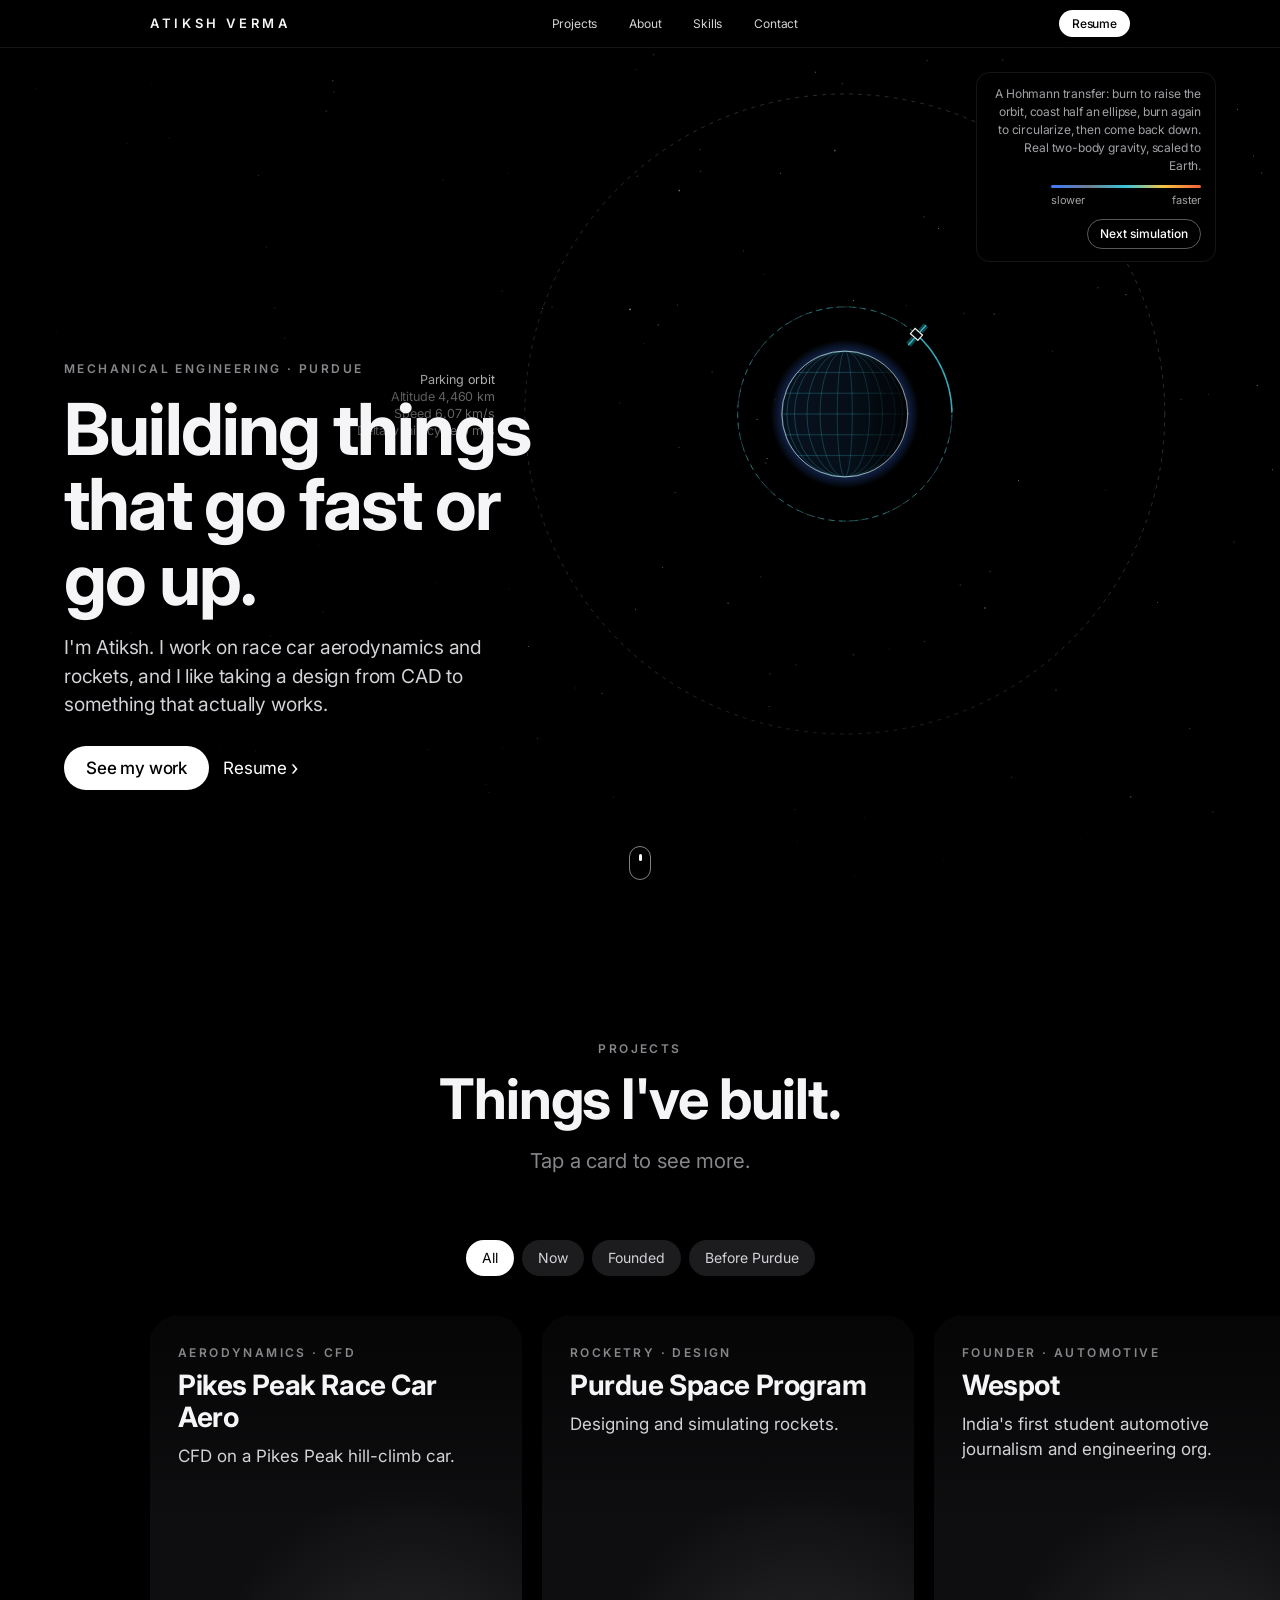
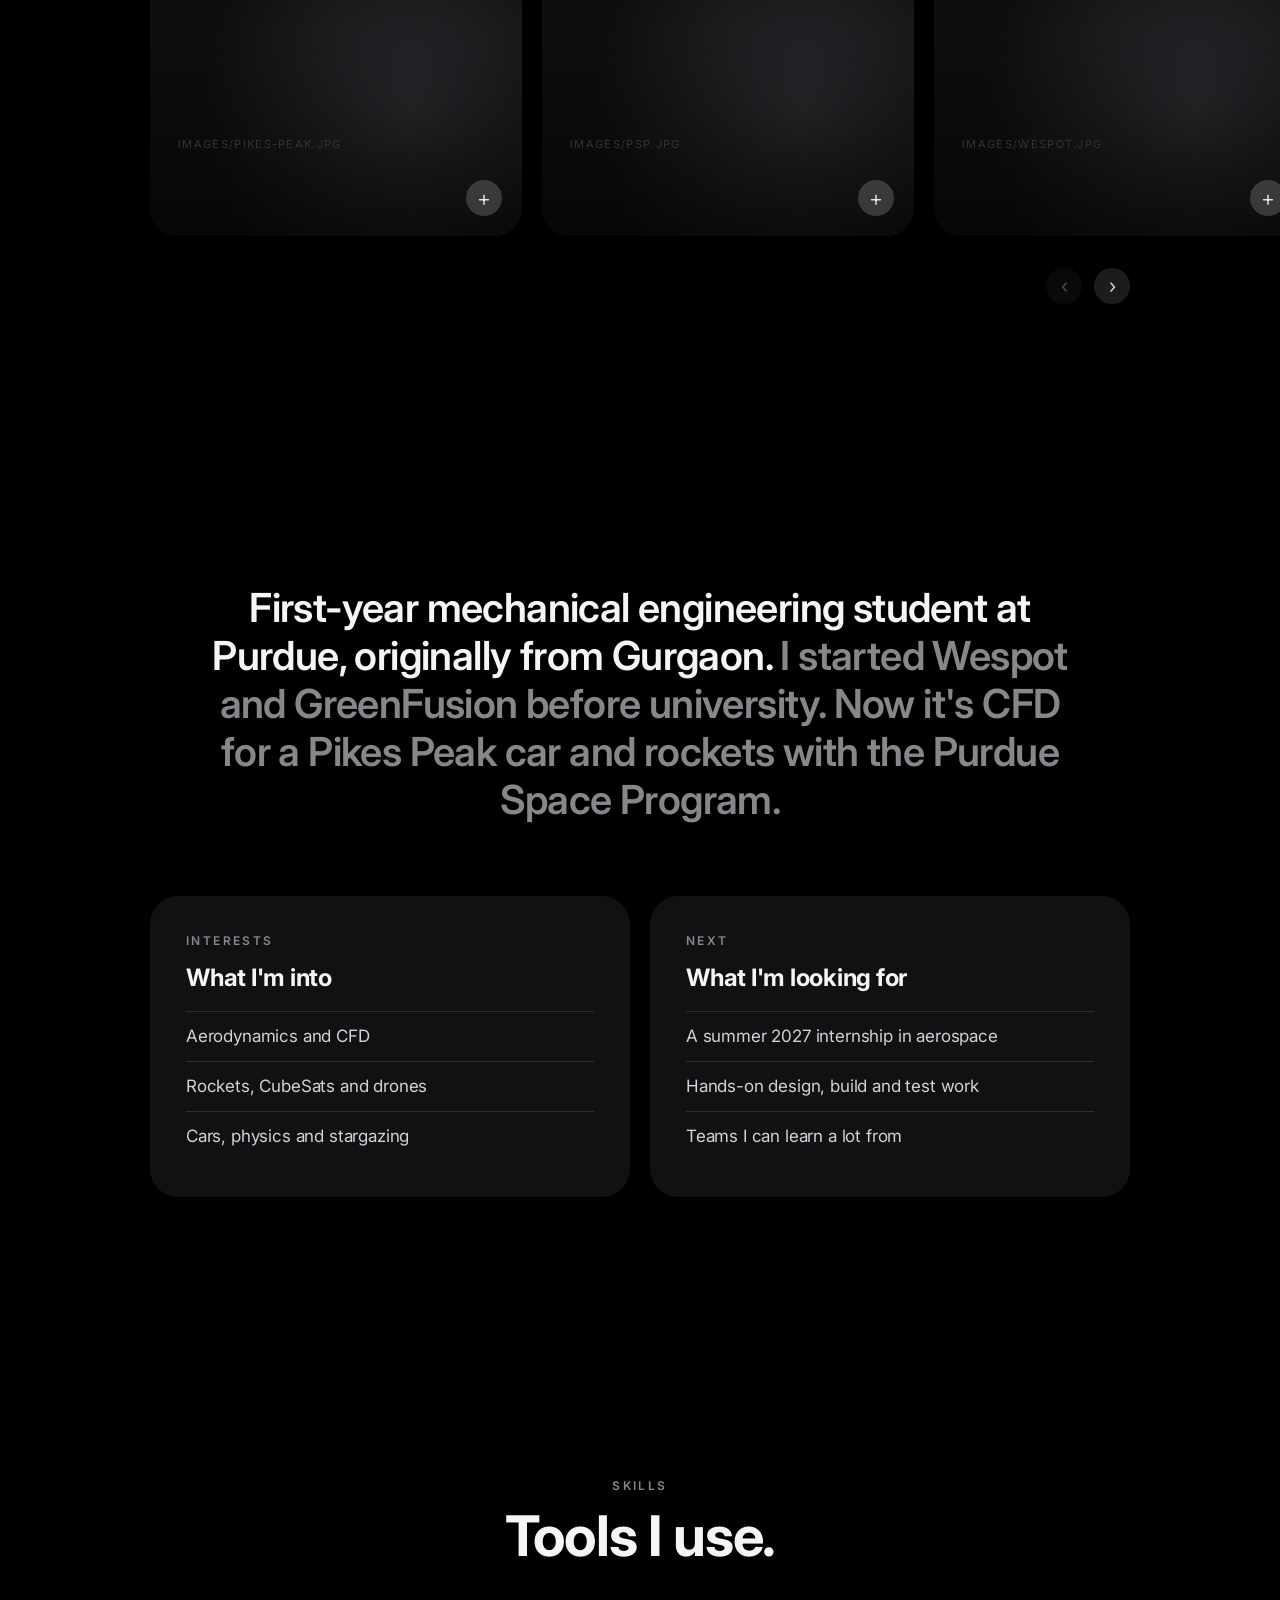
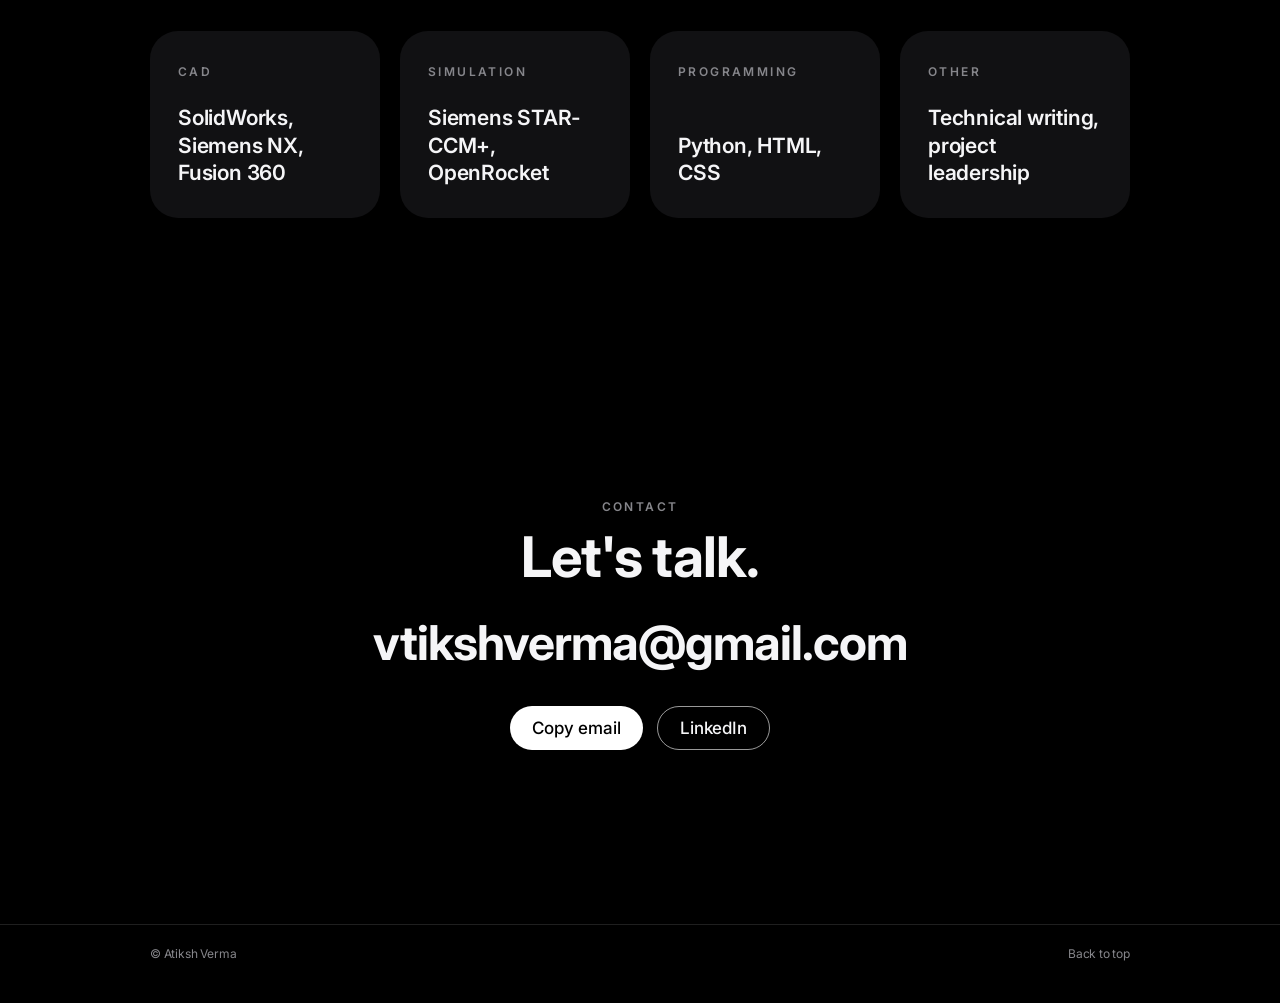
==== commit c096ed4e: "Update contact email and LinkedIn URL" ====
--- a/index.html
+++ b/index.html
@@ -132,11 +132,11 @@
       <span class="eyebrow">Contact</span>
       <h2>Let's talk.</h2>
       <!-- Replace with your real email in BOTH places on the next line -->
-      <a class="email" id="email" href="mailto:you@example.com">you@example.com</a>
+      <a class="email" id="email" href="mailto:vtikshverma@gmail.com">vtikshverma@gmail.com</a>
       <div class="ctas">
         <button type="button" class="btn primary" id="copy">Copy email</button>
         <!-- Replace with your real LinkedIn URL -->
-        <a class="btn ghost" href="https://www.linkedin.com/in/your-handle" target="_blank" rel="noopener">LinkedIn</a>
+        <a class="btn ghost" href="https://www.linkedin.com/in/atikshverma/" target="_blank" rel="noopener">LinkedIn</a>
       </div>
       <span class="toast" id="toast" aria-live="polite"></span>
     </div>
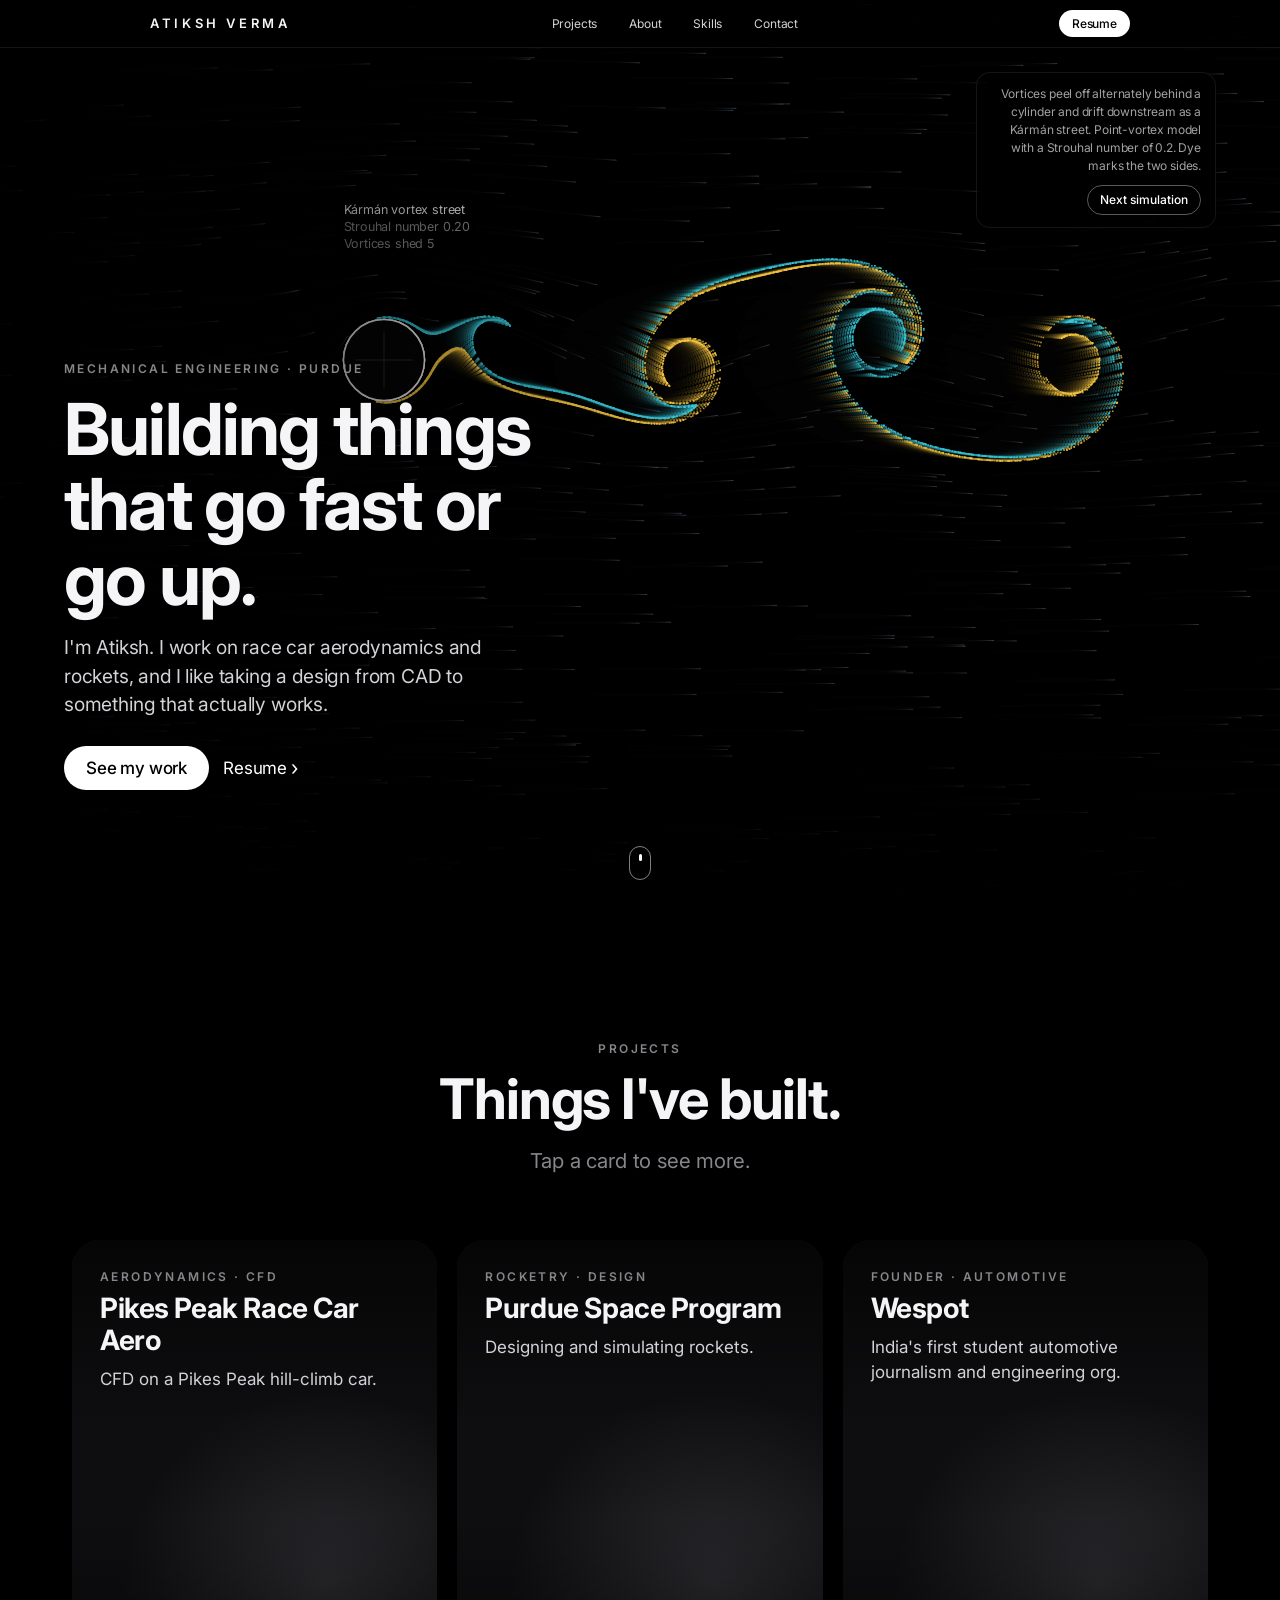
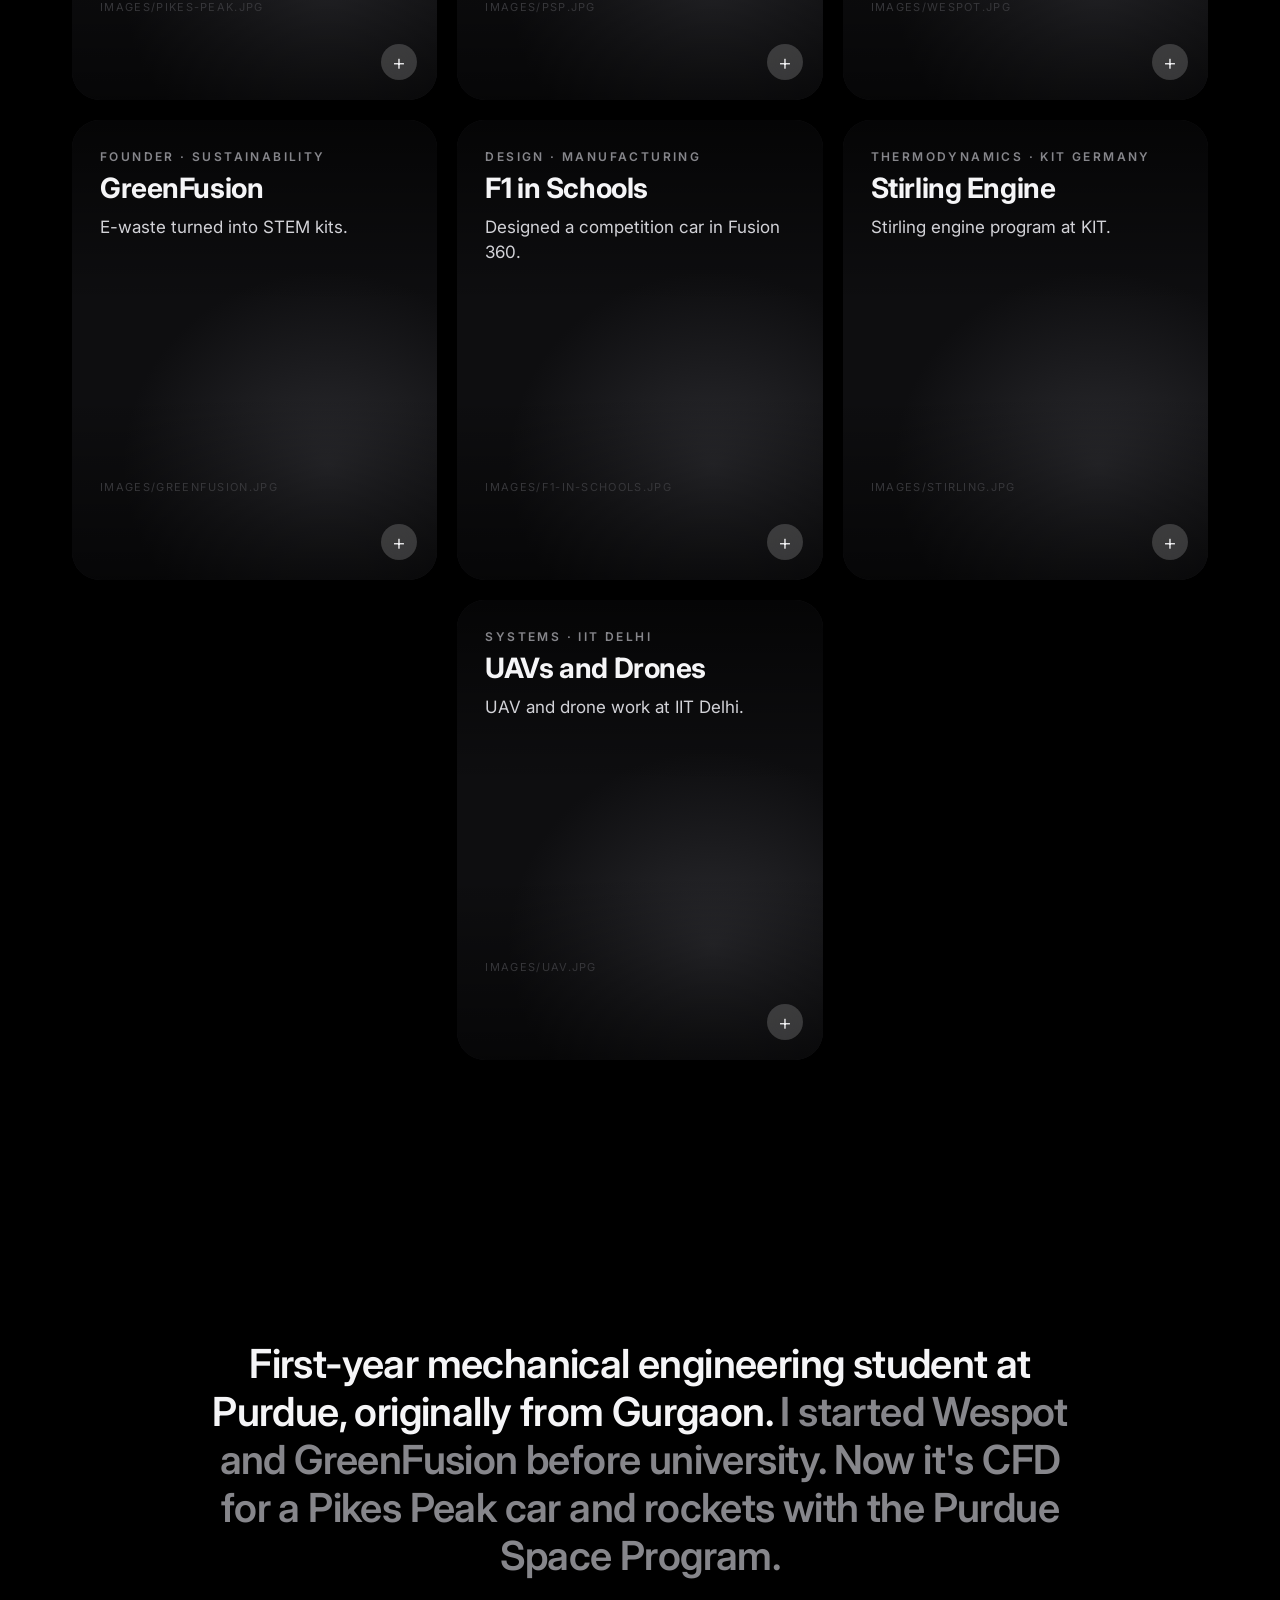
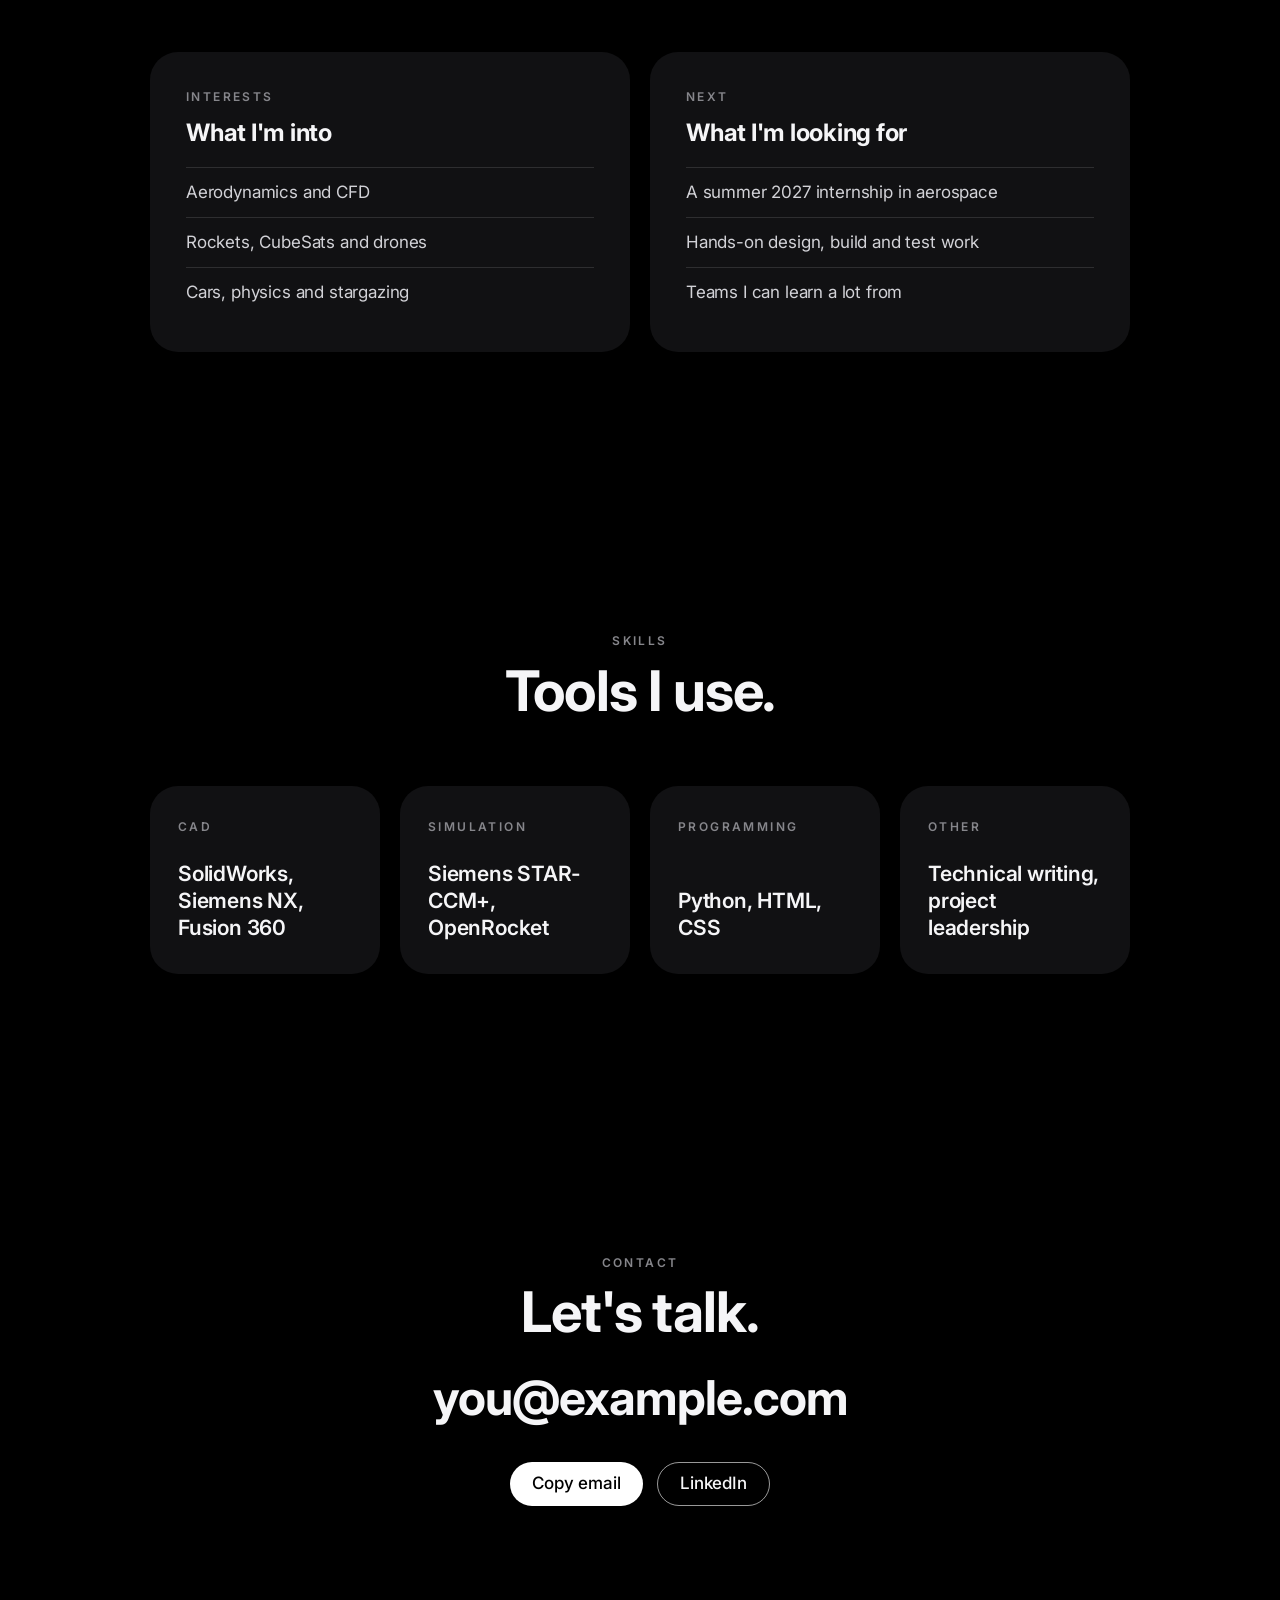
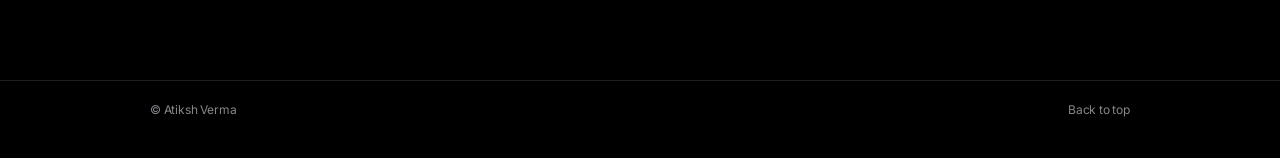
==== commit 48f7c58b: "Add files via upload" ====
--- a/index.html
+++ b/index.html
@@ -59,18 +59,8 @@
       <h2>Things I've built.</h2>
       <p>Tap a card to see more.</p>
     </div>
-    <div class="chips reveal" role="group" aria-label="Filter projects">
-      <button class="chip" data-f="all" aria-pressed="true">All</button>
-      <button class="chip" data-f="now" aria-pressed="false">Now</button>
-      <button class="chip" data-f="founder" aria-pressed="false">Founded</button>
-      <button class="chip" data-f="earlier" aria-pressed="false">Before Purdue</button>
-    </div>
-    <div class="rail-wrap reveal">
-      <div class="rail" id="rail"></div>
-    </div>
-    <div class="rail-nav">
-      <button class="arrow" id="prev" aria-label="Previous">‹</button>
-      <button class="arrow" id="next" aria-label="Next">›</button>
+    <div class="grid-wrap">
+      <div class="grid" id="rail"></div>
     </div>
   </section>
 
@@ -132,11 +122,11 @@
       <span class="eyebrow">Contact</span>
       <h2>Let's talk.</h2>
       <!-- Replace with your real email in BOTH places on the next line -->
-      <a class="email" id="email" href="mailto:vtikshverma@gmail.com">vtikshverma@gmail.com</a>
+      <a class="email" id="email" href="mailto:you@example.com">you@example.com</a>
       <div class="ctas">
         <button type="button" class="btn primary" id="copy">Copy email</button>
         <!-- Replace with your real LinkedIn URL -->
-        <a class="btn ghost" href="https://www.linkedin.com/in/atikshverma/" target="_blank" rel="noopener">LinkedIn</a>
+        <a class="btn ghost" href="https://www.linkedin.com/in/your-handle" target="_blank" rel="noopener">LinkedIn</a>
       </div>
       <span class="toast" id="toast" aria-live="polite"></span>
     </div>
@@ -155,7 +145,6 @@
 /*
   PROJECTS
   Edit this list to add, remove or reorder projects.
-    group:  "now", "founder" or "earlier" (used by the filter buttons)
     title, cats (small caps line), desc (shown on the card)
     more:   longer text for the pop-up. Leave "" to reuse desc.
     tags:   tools and skills
@@ -163,29 +152,29 @@
     link:   optional URL. Shows a "Learn more" link in the pop-up.
 */
 const PROJECTS = [
-  { group: "now", title: "Pikes Peak Race Car Aero", cats: "Aerodynamics · CFD",
+  { title: "Pikes Peak Race Car Aero", cats: "Aerodynamics · CFD",
     desc: "CFD on a Pikes Peak hill-climb car.",
     more: "Improving the aerodynamics of a Pikes Peak hill-climb car through CFD, building on the existing models. The goal is a design that beats the current baseline.",
     tags: ["STAR-CCM+", "SolidWorks", "CFD"], img: "images/pikes-peak.jpg", link: "" },
-  { group: "now", title: "Purdue Space Program", cats: "Rocketry · Design",
+  { title: "Purdue Space Program", cats: "Rocketry · Design",
     desc: "Designing and simulating rockets.",
     more: "Rocket design and simulation with the Purdue Space Program.",
     tags: ["OpenRocket", "Siemens NX"], img: "images/psp.jpg", link: "" },
-  { group: "founder", title: "Wespot", cats: "Founder · Automotive",
+  { title: "Wespot", cats: "Founder · Automotive",
     desc: "India's first student automotive journalism and engineering org.",
     more: "", tags: ["Leadership", "Writing"], img: "images/wespot.jpg", link: "" },
-  { group: "founder", title: "GreenFusion", cats: "Founder · Sustainability",
+  { title: "GreenFusion", cats: "Founder · Sustainability",
     desc: "E-waste turned into STEM kits.",
     more: "Turned e-waste into STEM kits for students. Recognized by the IB Youth Action Fund.",
     tags: ["Hardware", "Outreach"], img: "images/greenfusion.jpg", link: "" },
-  { group: "earlier", title: "F1 in Schools", cats: "Design · Manufacturing",
+  { title: "F1 in Schools", cats: "Design · Manufacturing",
     desc: "Designed a competition car in Fusion 360.",
     more: "", tags: ["Fusion 360", "CAD"], img: "images/f1-in-schools.jpg", link: "" },
-  { group: "earlier", title: "Stirling Engine", cats: "Thermodynamics · KIT Germany",
+  { title: "Stirling Engine", cats: "Thermodynamics · KIT Germany",
     desc: "Stirling engine program at KIT.",
     more: "Stirling engine program at the Karlsruhe Institute of Technology.",
     tags: ["Thermodynamics", "Build"], img: "images/stirling.jpg", link: "" },
-  { group: "earlier", title: "UAVs and Drones", cats: "Systems · IIT Delhi",
+  { title: "UAVs and Drones", cats: "Systems · IIT Delhi",
     desc: "UAV and drone work at IIT Delhi.",
     more: "", tags: ["UAV", "Integration"], img: "images/uav.jpg", link: "" },
 ];
@@ -202,7 +191,7 @@
 // cards
 const rail = $('rail');
 rail.innerHTML = PROJECTS.map((p, i) => `
-  <button class="card" data-i="${i}" data-g="${esc(p.group)}" aria-label="${esc(p.title)}, open details">
+  <button class="card reveal" data-i="${i}" aria-label="${esc(p.title)}, open details">
     <div class="thumb" data-hint="${esc(p.img)}">${p.img ? `<img src="${esc(p.img)}" alt="" loading="lazy">` : ''}</div>
     <div class="card-top">
       <span class="eyebrow">${esc(p.cats)}</span>
@@ -212,23 +201,6 @@
     <span class="plus" aria-hidden="true">+</span>
   </button>`).join('');
 rail.querySelectorAll('.thumb').forEach(fallback);
-
-// filters
-document.querySelectorAll('.chip').forEach(c => c.addEventListener('click', () => {
-  document.querySelectorAll('.chip').forEach(x => x.setAttribute('aria-pressed', x === c));
-  rail.querySelectorAll('.card').forEach(card => card.hidden = !(c.dataset.f === 'all' || card.dataset.g === c.dataset.f));
-  rail.scrollTo({ left: 0, behavior: 'smooth' }); setTimeout(arrows, 400);
-}));
-
-// arrows
-const step = () => (rail.querySelector('.card:not([hidden])')?.offsetWidth || 360) + 20;
-$('prev').onclick = () => rail.scrollBy({ left: -step(), behavior: 'smooth' });
-$('next').onclick = () => rail.scrollBy({ left: step(), behavior: 'smooth' });
-function arrows(){
-  $('prev').disabled = rail.scrollLeft < 8;
-  $('next').disabled = rail.scrollLeft + rail.clientWidth > rail.scrollWidth - 8;
-}
-rail.addEventListener('scroll', arrows, { passive: true }); window.addEventListener('resize', arrows); arrows();
 
 // detail sheet
 const sheet = $('sheet');
@@ -261,7 +233,7 @@
 
 // fade sections in as you scroll
 const rev = new IntersectionObserver(es => es.forEach(en => { if (en.isIntersecting){ en.target.classList.add('in'); rev.unobserve(en.target); } }), { threshold: 0.12 });
-document.querySelectorAll('.reveal').forEach((el, i) => { el.style.transitionDelay = (el.classList.contains('skill') || el.classList.contains('tile') ? (i % 4) * 80 : 0) + 'ms'; rev.observe(el); });
+document.querySelectorAll('.reveal').forEach((el, i) => { el.style.transitionDelay = (el.classList.contains('card') ? (i % 3) * 90 : el.classList.contains('skill') || el.classList.contains('tile') ? (i % 4) * 80 : 0) + 'ms'; rev.observe(el); });
 
 // copy email
 $('copy').addEventListener('click', () => {
--- a/styles.css
+++ b/styles.css
@@ -85,20 +85,16 @@
 .reveal.in{opacity:1;transform:none}
 @media (prefers-reduced-motion:reduce){.reveal{opacity:1;transform:none;transition:none}}
 
-/* ---------- Projects: filter chips + swipeable cards ---------- */
-.chips{display:flex;gap:8px;justify-content:center;flex-wrap:wrap;margin-bottom:32px}
-.chip{font-size:14px;padding:8px 16px;border-radius:980px;background:var(--surf2);color:#D2D2D7;transition:background .2s,color .2s}
-.chip:hover{color:#fff}
-.chip[aria-pressed="true"]{background:#fff;color:#000}
-
-.rail-wrap{position:relative}
-.rail{display:flex;gap:20px;overflow-x:auto;scroll-snap-type:x mandatory;scroll-padding:0 max(22px,calc((100vw - 1024px)/2 + 22px));
-  padding:8px max(22px,calc((100vw - 1024px)/2 + 22px)) 32px;scrollbar-width:none}
-.rail::-webkit-scrollbar{display:none}
-.card{position:relative;display:block;vertical-align:top;flex:0 0 auto;width:min(372px,82vw);height:520px;border-radius:28px;overflow:hidden;background:var(--surf);scroll-snap-align:start;
-  text-align:left;transition:transform .4s var(--ease)}
+/* ---------- Projects: centered grid, 3 per row ---------- */
+.grid-wrap{max-width:1180px;margin:0 auto;padding:0 22px}
+.grid{display:flex;flex-wrap:wrap;justify-content:center;gap:20px}
+.grid .card{flex:0 0 calc((100% - 40px)/3)}
+@media (max-width:980px){.grid .card{flex-basis:calc((100% - 20px)/2)}}
+@media (max-width:620px){.grid .card{flex-basis:100%;height:420px}}
+.card{position:relative;display:block;width:100%;height:460px;border-radius:28px;overflow:hidden;background:var(--surf);text-align:left;transition:transform .4s var(--ease)}
 .card:hover{transform:scale(1.015)}
-.card[hidden]{display:none}
+.reveal.card{transition:opacity .9s var(--ease),transform .9s var(--ease)}
+.reveal.card.in:hover{transform:scale(1.015)}
 .thumb{position:absolute;inset:0}
 .thumb img{width:100%;height:100%;object-fit:cover}
 .thumb::after{content:"";position:absolute;inset:0;background:linear-gradient(rgba(0,0,0,.65),transparent 40%,transparent 60%,rgba(0,0,0,.55))}
@@ -110,11 +106,6 @@
 .plus{position:absolute;right:20px;bottom:20px;z-index:1;width:36px;height:36px;border-radius:50%;background:rgba(255,255,255,.18);backdrop-filter:blur(10px);-webkit-backdrop-filter:blur(10px);
   display:grid;place-items:center;font-size:22px;line-height:1;font-weight:300;transition:background .2s,transform .2s}
 .card:hover .plus{background:#fff;color:#000;transform:rotate(90deg)}
-
-.rail-nav{display:flex;justify-content:flex-end;gap:12px;max-width:1024px;margin:0 auto;padding:0 22px}
-.arrow{width:36px;height:36px;border-radius:50%;background:var(--surf2);display:grid;place-items:center;font-size:20px;color:#D2D2D7;transition:background .2s,opacity .2s}
-.arrow:hover{background:#2C2C2E;color:#fff}
-.arrow:disabled{opacity:.35;cursor:default}
 
 /* project detail sheet */
 dialog.sheet{margin:auto;width:min(860px,94vw);max-height:90vh;border:0;border-radius:28px;background:var(--surf);color:var(--ink);padding:0;overflow:auto}
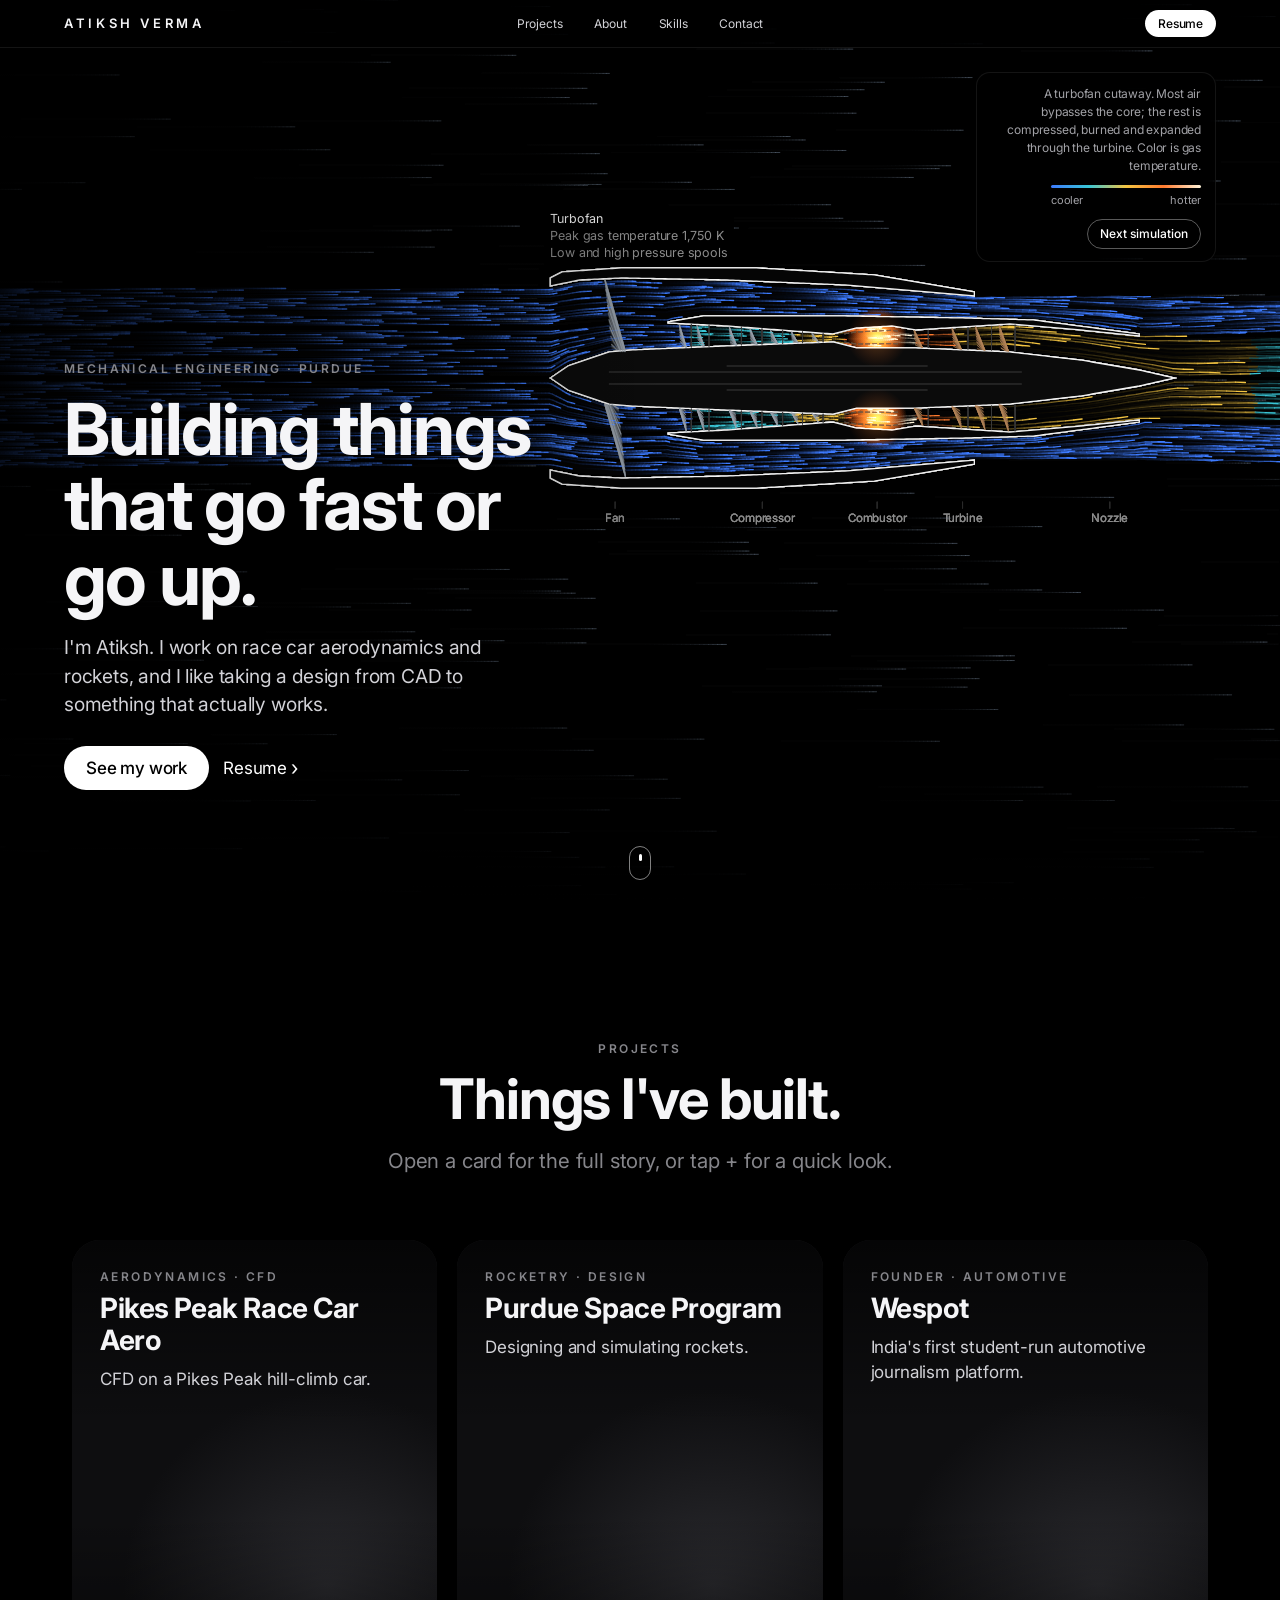
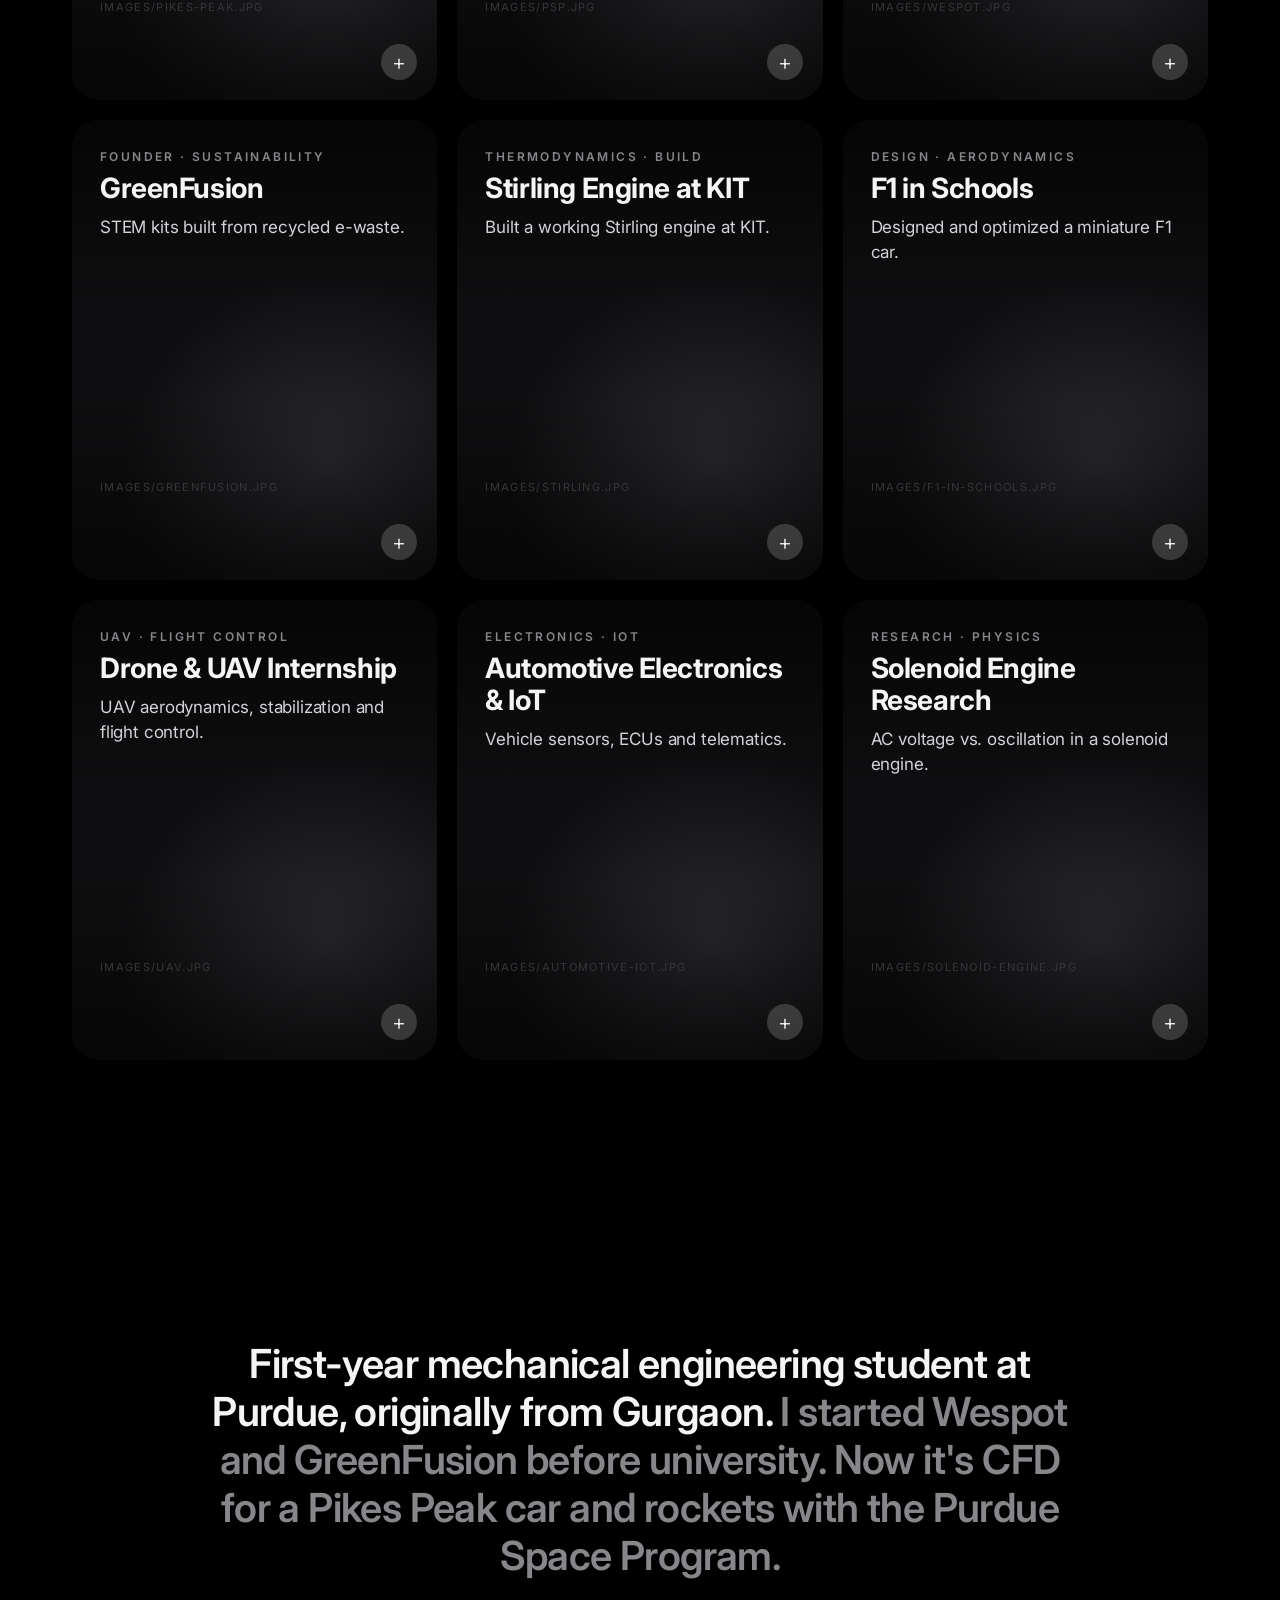
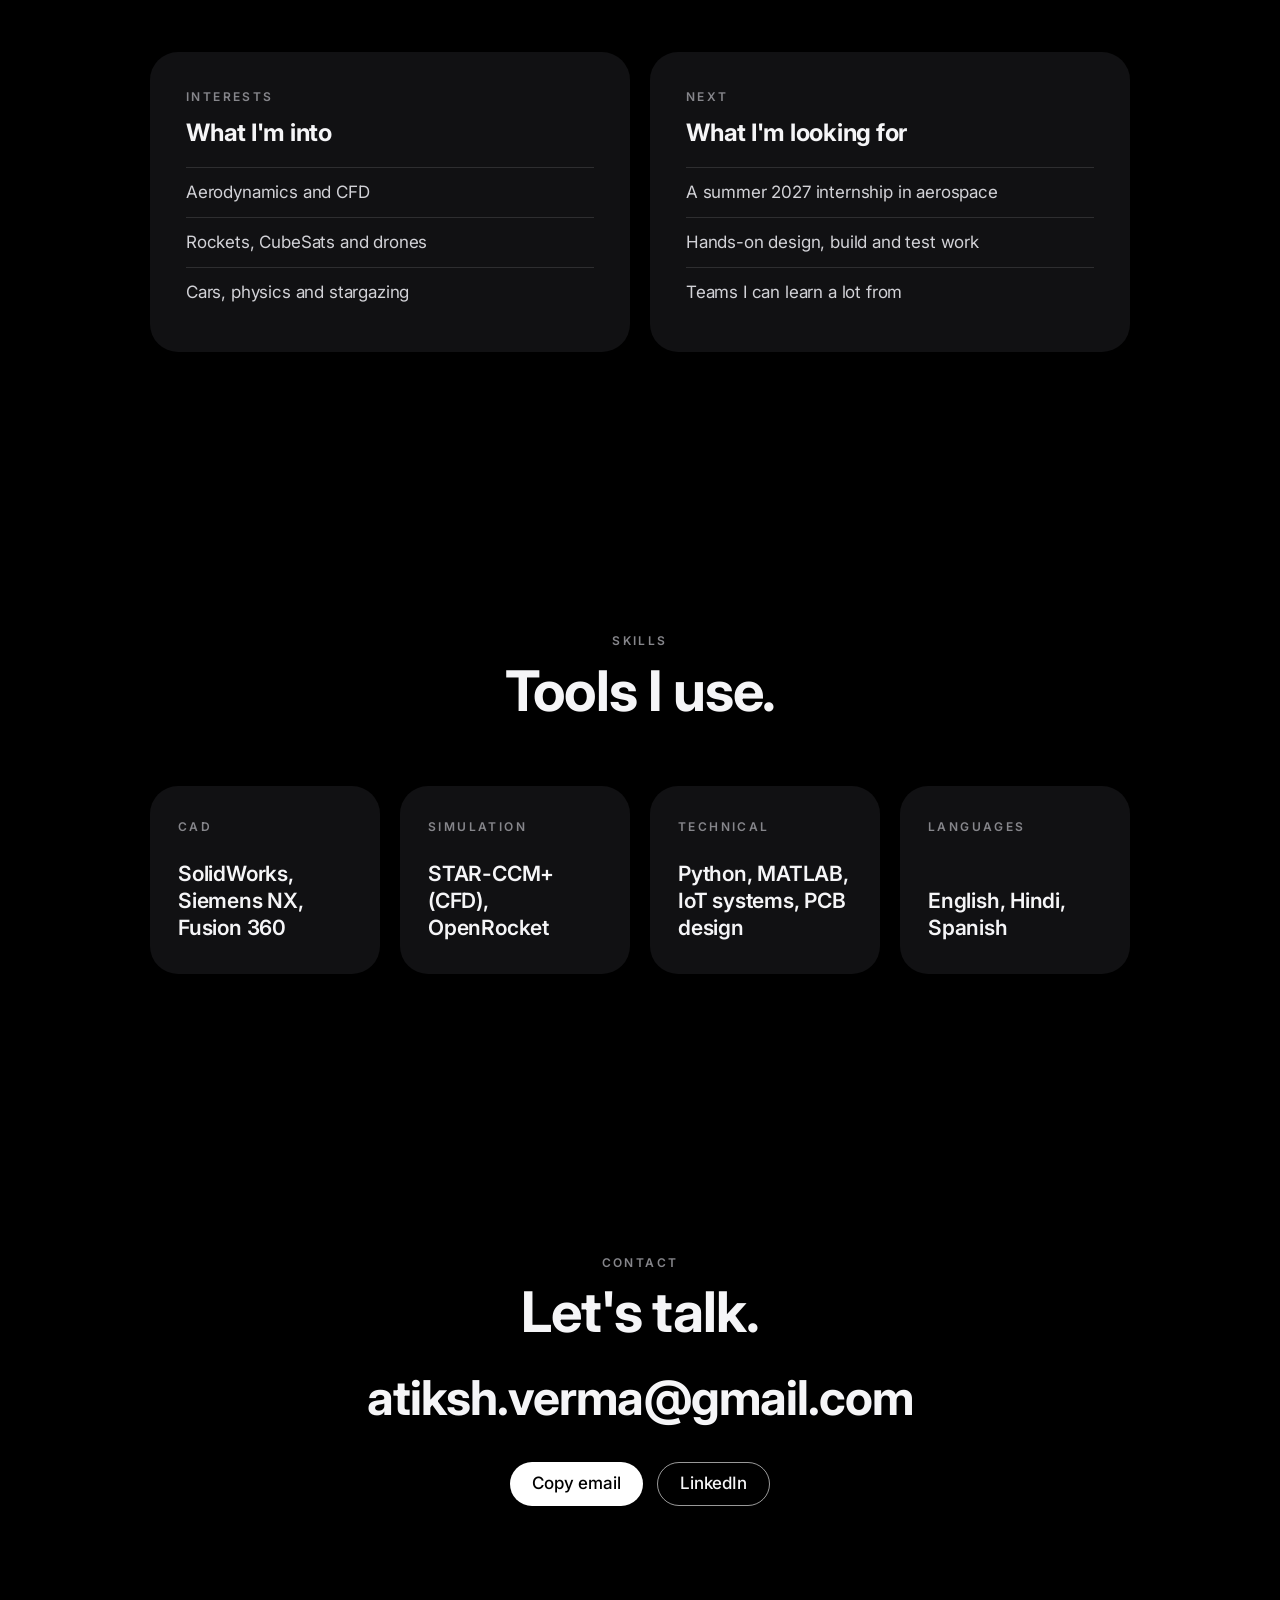
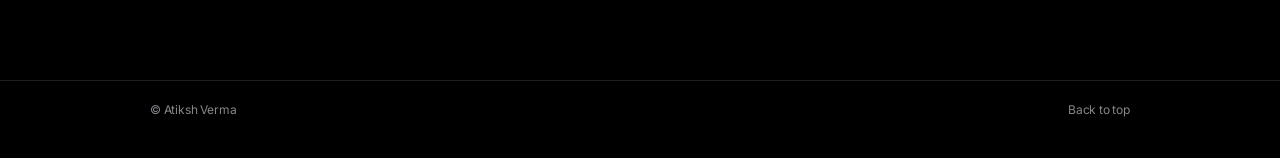
==== commit 30f407cf: "Add files via upload" ====
--- a/index.html
+++ b/index.html
@@ -57,7 +57,7 @@
     <div class="wrap section-head reveal">
       <span class="eyebrow">Projects</span>
       <h2>Things I've built.</h2>
-      <p>Tap a card to see more.</p>
+      <p>Open a card for the full story, or tap + for a quick look.</p>
     </div>
     <div class="grid-wrap">
       <div class="grid" id="rail"></div>
@@ -110,9 +110,9 @@
       </div>
       <div class="skills">
         <div class="skill reveal"><span class="eyebrow">CAD</span><p>SolidWorks, Siemens NX, Fusion 360</p></div>
-        <div class="skill reveal"><span class="eyebrow">Simulation</span><p>Siemens STAR-CCM+, OpenRocket</p></div>
-        <div class="skill reveal"><span class="eyebrow">Programming</span><p>Python, HTML, CSS</p></div>
-        <div class="skill reveal"><span class="eyebrow">Other</span><p>Technical writing, project leadership</p></div>
+        <div class="skill reveal"><span class="eyebrow">Simulation</span><p>STAR-CCM+ (CFD), OpenRocket</p></div>
+        <div class="skill reveal"><span class="eyebrow">Technical</span><p>Python, MATLAB, IoT systems, PCB design</p></div>
+        <div class="skill reveal"><span class="eyebrow">Languages</span><p>English, Hindi, Spanish</p></div>
       </div>
     </div>
   </section>
@@ -121,12 +121,10 @@
     <div class="wrap contact reveal">
       <span class="eyebrow">Contact</span>
       <h2>Let's talk.</h2>
-      <!-- Replace with your real email in BOTH places on the next line -->
-      <a class="email" id="email" href="mailto:you@example.com">you@example.com</a>
+      <a class="email" id="email" href="mailto:atiksh.verma@gmail.com">atiksh.verma@gmail.com</a>
       <div class="ctas">
         <button type="button" class="btn primary" id="copy">Copy email</button>
-        <!-- Replace with your real LinkedIn URL -->
-        <a class="btn ghost" href="https://www.linkedin.com/in/your-handle" target="_blank" rel="noopener">LinkedIn</a>
+        <a class="btn ghost" href="https://www.linkedin.com/in/atikshverma/" target="_blank" rel="noopener">LinkedIn</a>
       </div>
       <span class="toast" id="toast" aria-live="polite"></span>
     </div>
@@ -141,44 +139,9 @@
   </div>
 </footer>
 
+<script src="projects.js"></script>
 <script>
-/*
-  PROJECTS
-  Edit this list to add, remove or reorder projects.
-    title, cats (small caps line), desc (shown on the card)
-    more:   longer text for the pop-up. Leave "" to reuse desc.
-    tags:   tools and skills
-    img:    put the file in the images/ folder, e.g. "images/pikes-peak.jpg"
-    link:   optional URL. Shows a "Learn more" link in the pop-up.
-*/
-const PROJECTS = [
-  { title: "Pikes Peak Race Car Aero", cats: "Aerodynamics · CFD",
-    desc: "CFD on a Pikes Peak hill-climb car.",
-    more: "Improving the aerodynamics of a Pikes Peak hill-climb car through CFD, building on the existing models. The goal is a design that beats the current baseline.",
-    tags: ["STAR-CCM+", "SolidWorks", "CFD"], img: "images/pikes-peak.jpg", link: "" },
-  { title: "Purdue Space Program", cats: "Rocketry · Design",
-    desc: "Designing and simulating rockets.",
-    more: "Rocket design and simulation with the Purdue Space Program.",
-    tags: ["OpenRocket", "Siemens NX"], img: "images/psp.jpg", link: "" },
-  { title: "Wespot", cats: "Founder · Automotive",
-    desc: "India's first student automotive journalism and engineering org.",
-    more: "", tags: ["Leadership", "Writing"], img: "images/wespot.jpg", link: "" },
-  { title: "GreenFusion", cats: "Founder · Sustainability",
-    desc: "E-waste turned into STEM kits.",
-    more: "Turned e-waste into STEM kits for students. Recognized by the IB Youth Action Fund.",
-    tags: ["Hardware", "Outreach"], img: "images/greenfusion.jpg", link: "" },
-  { title: "F1 in Schools", cats: "Design · Manufacturing",
-    desc: "Designed a competition car in Fusion 360.",
-    more: "", tags: ["Fusion 360", "CAD"], img: "images/f1-in-schools.jpg", link: "" },
-  { title: "Stirling Engine", cats: "Thermodynamics · KIT Germany",
-    desc: "Stirling engine program at KIT.",
-    more: "Stirling engine program at the Karlsruhe Institute of Technology.",
-    tags: ["Thermodynamics", "Build"], img: "images/stirling.jpg", link: "" },
-  { title: "UAVs and Drones", cats: "Systems · IIT Delhi",
-    desc: "UAV and drone work at IIT Delhi.",
-    more: "", tags: ["UAV", "Integration"], img: "images/uav.jpg", link: "" },
-];
-
+const PROJECTS = window.PROJECTS;
 const $ = id => document.getElementById(id);
 const esc = s => String(s ?? '').replace(/[&<>"]/g, c => ({'&':'&amp;','<':'&lt;','>':'&gt;','"':'&quot;'}[c]));
 function fallback(box){
@@ -188,30 +151,32 @@
   if (img.complete && img.naturalWidth === 0) empty(); else img.addEventListener('error', empty);
 }
 
-// cards
+// cards: click the card to open its page, click + for a quick preview
 const rail = $('rail');
 rail.innerHTML = PROJECTS.map((p, i) => `
-  <button class="card reveal" data-i="${i}" aria-label="${esc(p.title)}, open details">
+  <article class="card reveal">
     <div class="thumb" data-hint="${esc(p.img)}">${p.img ? `<img src="${esc(p.img)}" alt="" loading="lazy">` : ''}</div>
     <div class="card-top">
       <span class="eyebrow">${esc(p.cats)}</span>
       <h3>${esc(p.title)}</h3>
       <p>${esc(p.desc)}</p>
     </div>
-    <span class="plus" aria-hidden="true">+</span>
-  </button>`).join('');
+    <a class="cover" href="project.html?p=${encodeURIComponent(p.slug)}" aria-label="${esc(p.title)}, open project"></a>
+    <button class="plus" data-i="${i}" aria-label="Preview ${esc(p.title)}">+</button>
+  </article>`).join('');
 rail.querySelectorAll('.thumb').forEach(fallback);
 
-// detail sheet
+// preview sheet
 const sheet = $('sheet');
 rail.addEventListener('click', e => {
-  const card = e.target.closest('.card'); if (!card) return;
-  const p = PROJECTS[card.dataset.i];
+  const btn = e.target.closest('.plus'); if (!btn) return;
+  const p = PROJECTS[btn.dataset.i];
   $('sheet-cat').textContent = p.cats;
   $('sheet-title').textContent = p.title;
-  $('sheet-text').textContent = p.more || p.desc;
+  $('sheet-text').textContent = p.overview || p.desc;
   $('sheet-tags').innerHTML = p.tags.map(t => `<span>${esc(t)}</span>`).join('');
-  $('sheet-link').innerHTML = p.link ? `<a class="btn primary" href="${esc(p.link)}" target="_blank" rel="noopener">Learn more</a>` : '';
+  $('sheet-link').innerHTML = `<a class="btn primary" href="project.html?p=${encodeURIComponent(p.slug)}">View full project</a>`
+    + (p.link ? `<a class="link" href="${esc(p.link)}" target="_blank" rel="noopener">Visit site</a>` : '');
   $('sheet-img').innerHTML = p.img ? `<img src="${esc(p.img)}" alt="${esc(p.title)}">` : '';
   $('sheet-img').className = 'sheet-img'; fallback($('sheet-img'));
   sheet.showModal();
--- a/styles.css
+++ b/styles.css
@@ -17,7 +17,10 @@
 
 /* ---------- Nav: thin, glassy, active section highlighted ---------- */
 .nav{position:fixed;inset:0 0 auto 0;z-index:20;height:48px;background:rgba(0,0,0,.72);backdrop-filter:saturate(180%) blur(20px);-webkit-backdrop-filter:saturate(180%) blur(20px);border-bottom:1px solid rgba(255,255,255,.08)}
-.nav-in{max-width:1024px;height:100%;margin:0 auto;padding:0 22px;display:flex;align-items:center;justify-content:space-between;gap:1rem}
+.nav-in{height:100%;padding:0 clamp(22px,5vw,64px);display:grid;grid-template-columns:1fr auto 1fr;align-items:center;gap:1rem}
+.nav-in .brand{justify-self:start}
+.nav-in .nav-cta,.nav-in .menu-btn{justify-self:end}
+@media (max-width:760px){.nav-in{grid-template-columns:1fr auto}}
 .brand{font-size:13px;font-weight:600;letter-spacing:.28em;text-transform:uppercase}
 .links{display:flex;gap:2rem;list-style:none;font-size:12px}
 .links a{color:#D2D2D7;transition:color .2s}
@@ -150,3 +153,44 @@
 footer a:hover{color:#fff;text-decoration:underline}
 .m-only{display:none}
 @media (max-width:760px){.m-only{display:block}}
+
+/* whole card is clickable through the title link; + sits above it */
+.cover{position:absolute;inset:0;z-index:1;border-radius:28px}
+.card .plus{z-index:2;color:#fff}
+.card .plus:hover{background:#fff;color:#000;transform:rotate(90deg)}
+.card:hover .plus{background:rgba(255,255,255,.18);color:#fff;transform:none}
+.card .plus:hover{background:#fff!important;color:#000!important;transform:rotate(90deg)!important}
+.card:focus-within{outline:2px solid #fff;outline-offset:3px}
+.cover:focus-visible{outline:none}
+
+/* ---------- Project detail page ---------- */
+.project-page main{padding-top:48px}
+.pj-head{padding-top:clamp(48px,8vw,96px);padding-bottom:clamp(32px,5vw,56px);text-align:center}
+.back{display:inline-block;margin-bottom:28px;font-size:14px;color:var(--mute)}
+.back:hover{color:#fff}
+.pj-head h1{margin-top:12px;font-size:clamp(40px,6.4vw,80px);line-height:1.04;font-weight:700;letter-spacing:-.03em}
+.pj-where{margin-top:12px;color:var(--mute);font-size:17px}
+.pj-lede{margin:24px auto 0;max-width:680px;font-size:clamp(19px,2vw,24px);line-height:1.4;color:#D2D2D7}
+.pj-head .ctas{justify-content:center}
+.pj-cover{position:relative;max-width:1180px;margin:0 auto;aspect-ratio:16/8;border-radius:28px;overflow:hidden;background:var(--surf)}
+@media (max-width:1224px){.pj-cover{margin:0 22px}}
+.pj-cover img{width:100%;height:100%;object-fit:cover}
+.pj-cover.empty{background:radial-gradient(80% 60% at 70% 75%,#2A2A2E,#0E0E10 70%)}
+.pj-cover.empty::after{content:attr(data-hint);position:absolute;left:28px;bottom:24px;font-size:11px;letter-spacing:.12em;text-transform:uppercase;color:#4A4A4F}
+.pj-body{max-width:760px;padding-top:clamp(56px,8vw,96px);padding-bottom:clamp(40px,6vw,72px)}
+.pj-sec{padding:0}
+.pj-sec+.pj-sec{margin-top:56px}
+.pj-list{list-style:none;margin-top:16px}
+.pj-list li{padding:18px 0;border-top:1px solid var(--rule);font-size:19px;line-height:1.45}
+.pj-list li:last-child{border-bottom:1px solid var(--rule)}
+.pj-gallery{display:grid;grid-template-columns:repeat(2,1fr);gap:16px;margin-top:16px}
+.pj-gallery img{width:100%;border-radius:18px}
+.pj-gallery figcaption{margin-top:8px;font-size:14px;color:var(--mute)}
+@media (max-width:620px){.pj-gallery{grid-template-columns:1fr}}
+.pj-nav{display:grid;grid-template-columns:1fr 1fr;gap:20px;max-width:1024px;padding-bottom:clamp(64px,9vw,110px)}
+.pj-nav a{background:var(--surf);border-radius:22px;padding:24px 26px;transition:background .2s}
+.pj-nav a:hover{background:var(--surf2)}
+.pj-nav strong{display:block;margin-top:8px;font-size:19px;font-weight:600}
+.pj-nav #next{text-align:right}
+.pj-missing{padding:160px 22px;text-align:center}
+.pj-missing h1{margin:12px 0 28px;font-size:clamp(32px,5vw,56px);font-weight:700;letter-spacing:-.02em}
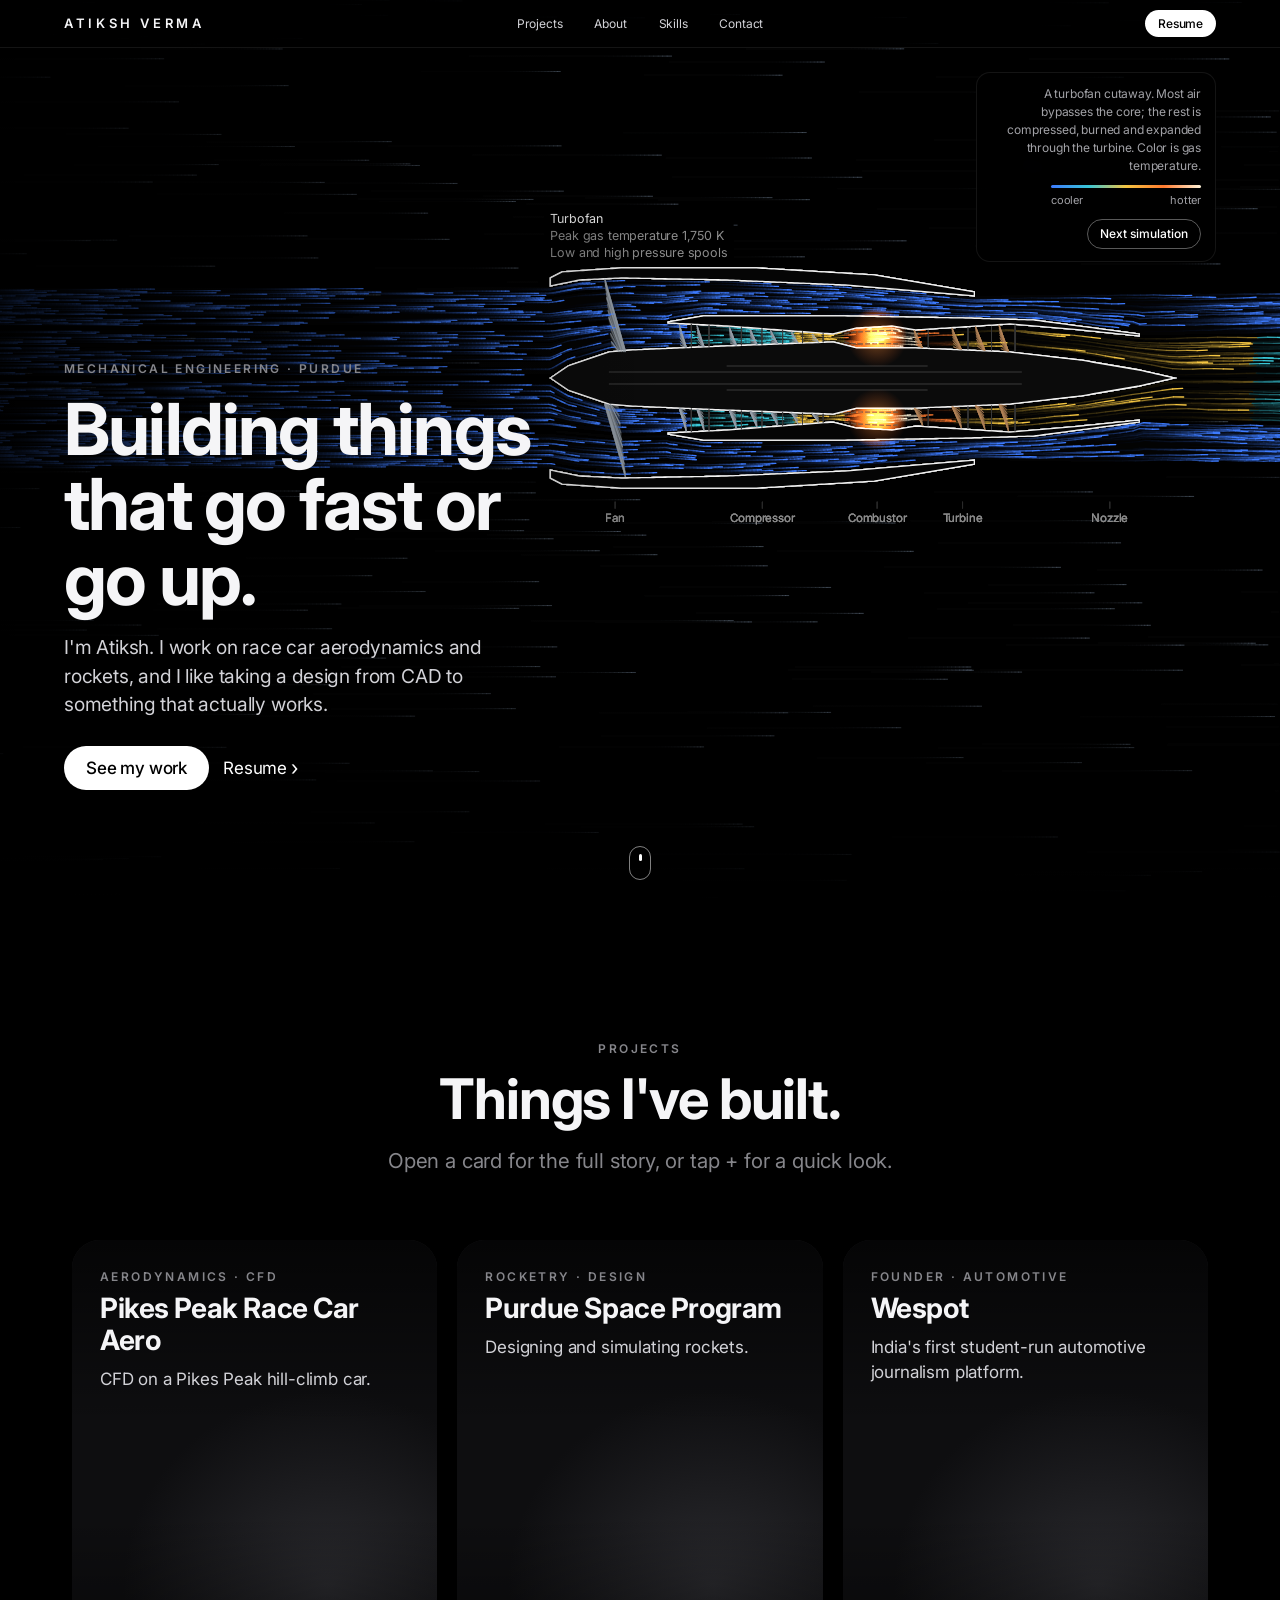
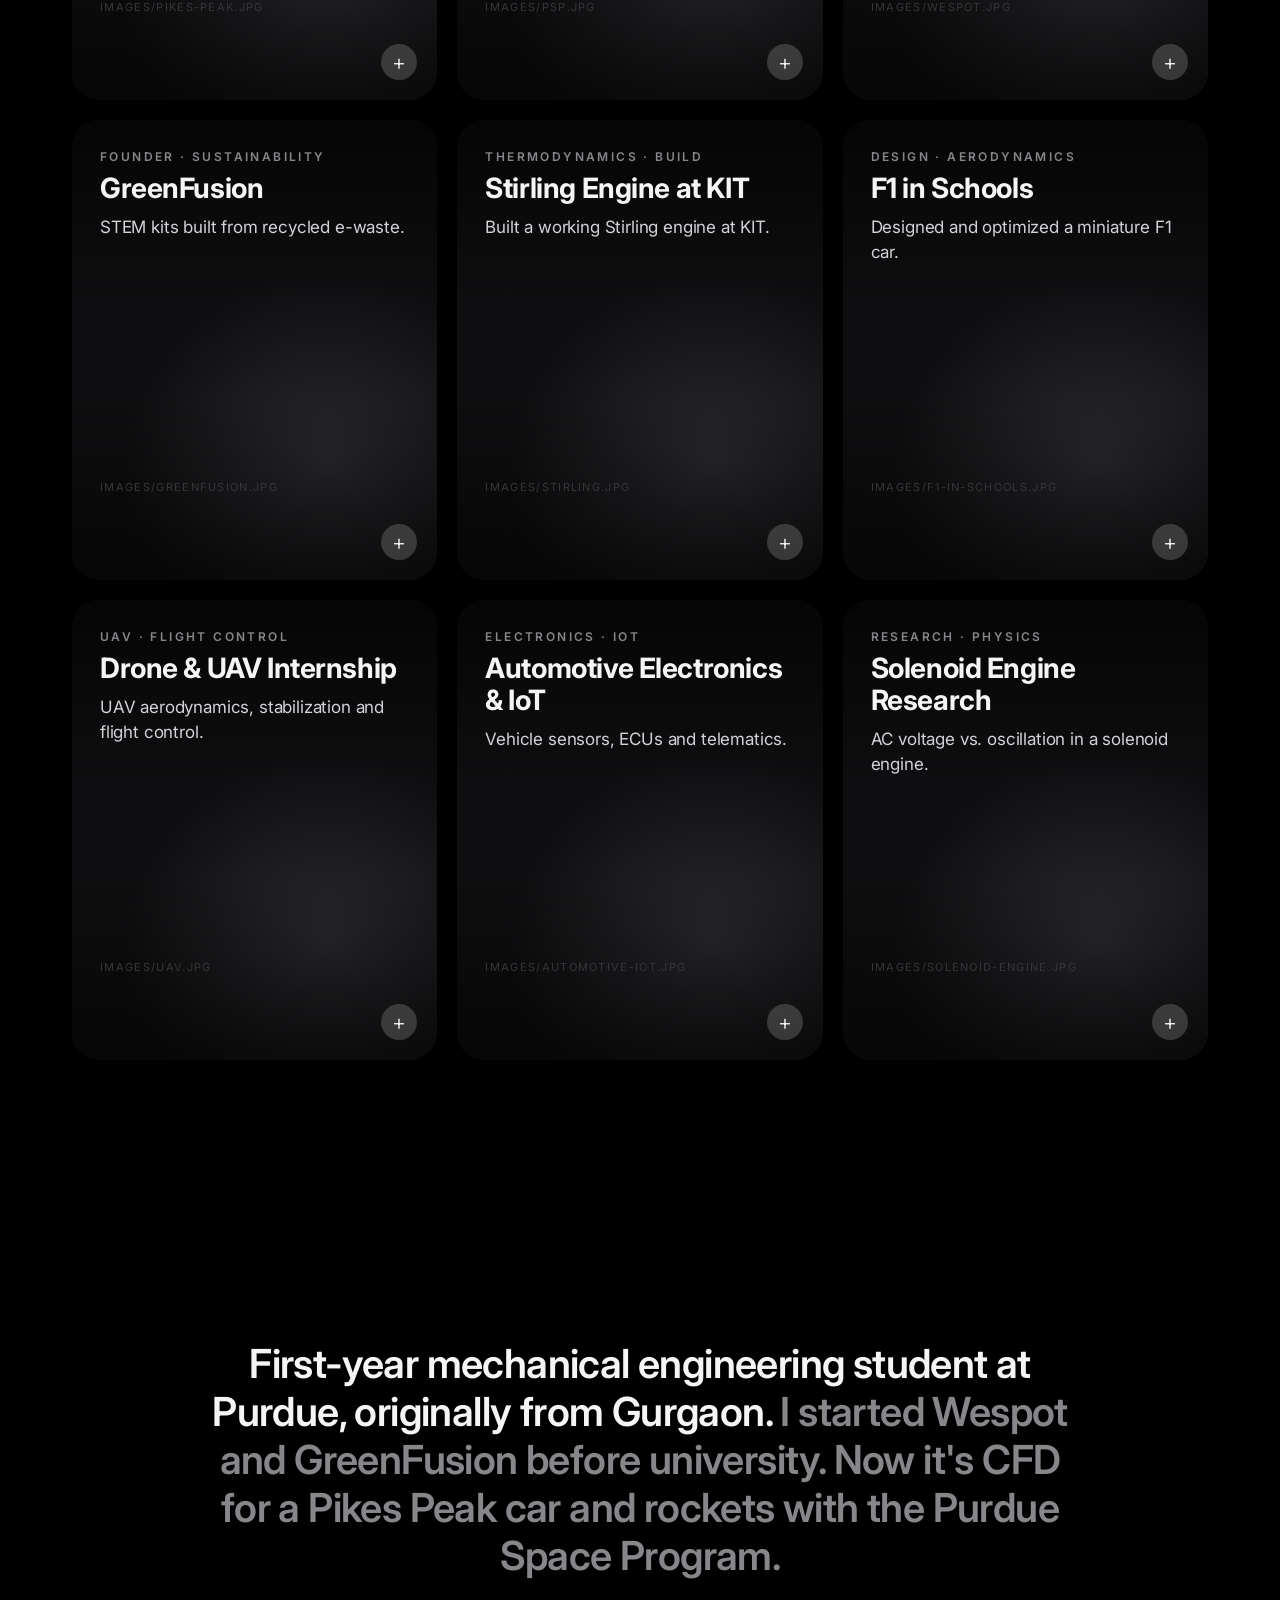
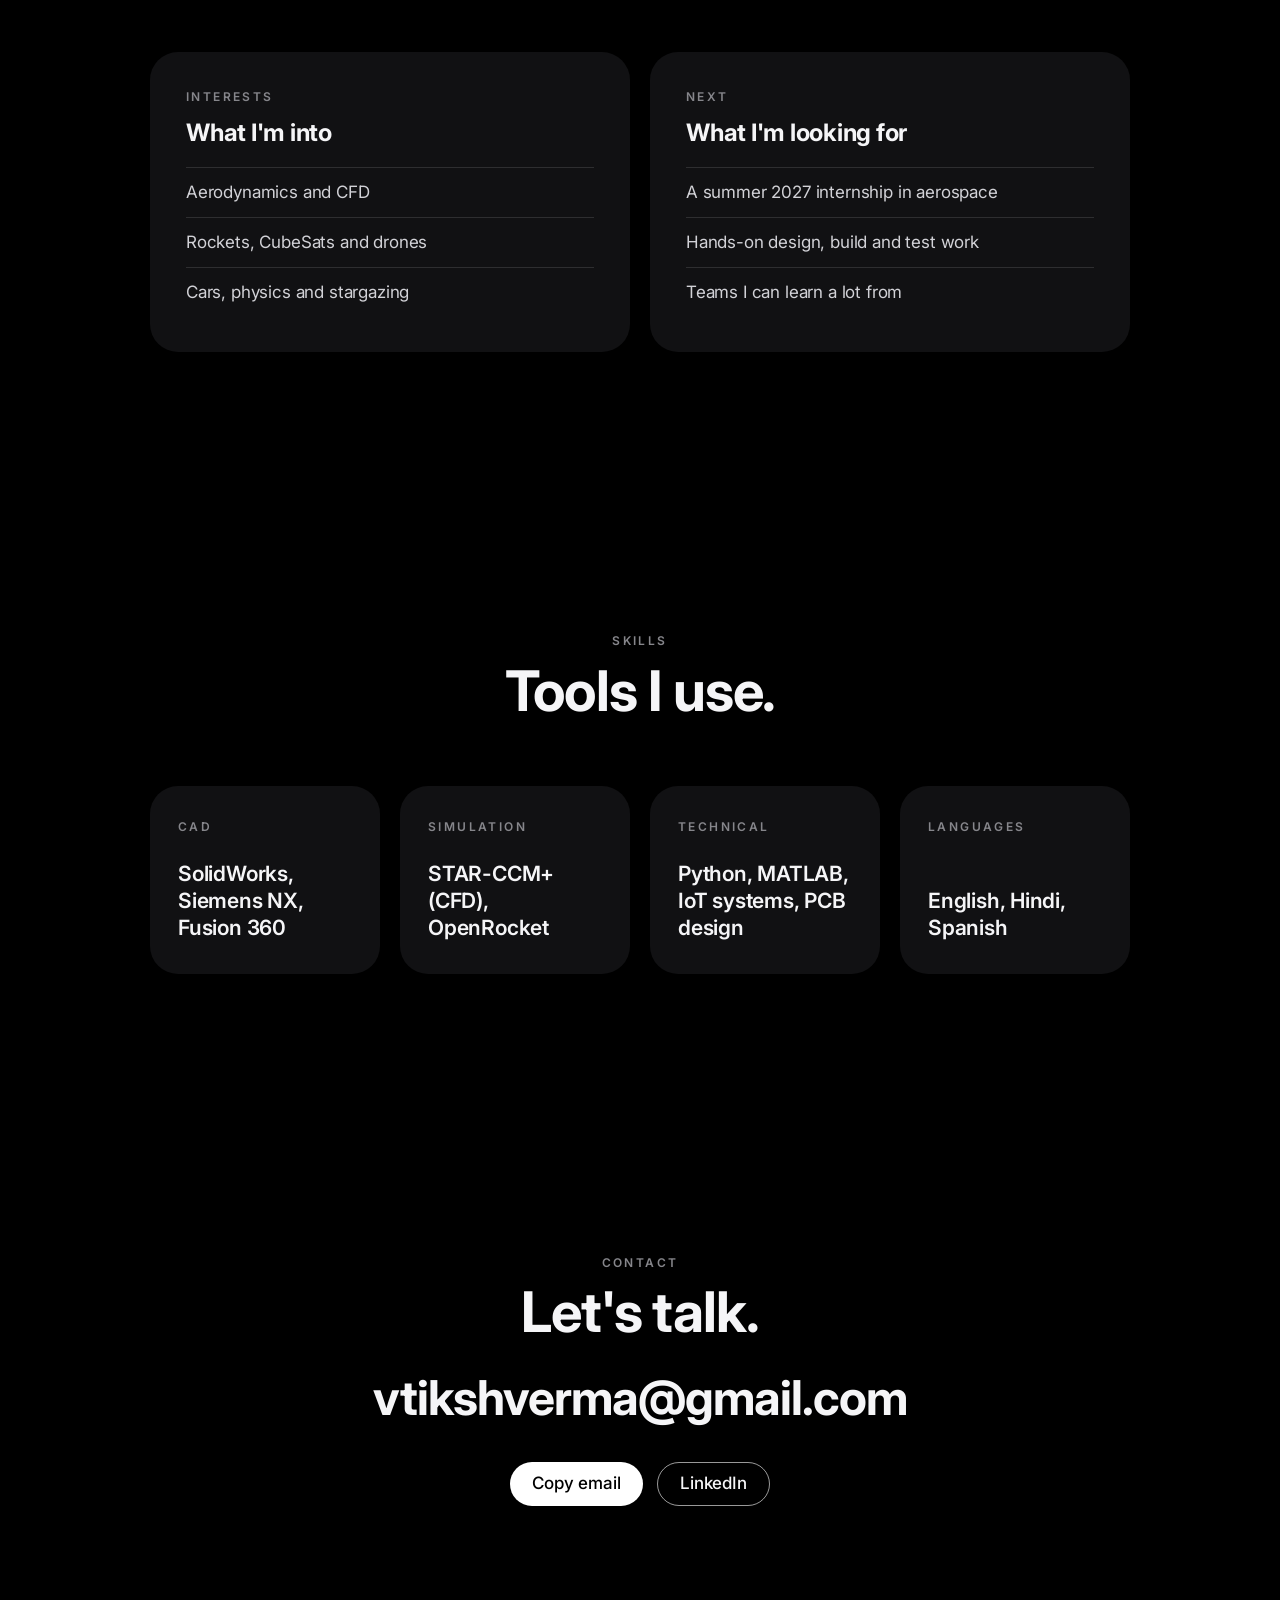
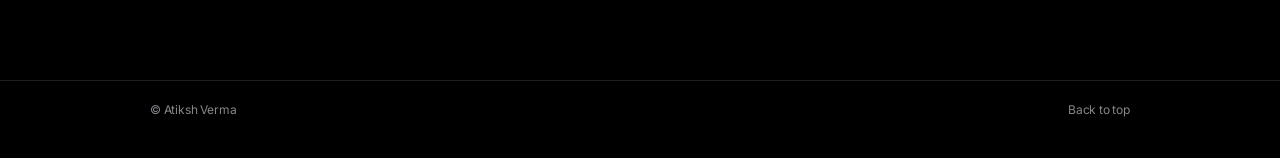
==== commit bf4466f8: "Update index.html" ====
--- a/index.html
+++ b/index.html
@@ -121,7 +121,7 @@
     <div class="wrap contact reveal">
       <span class="eyebrow">Contact</span>
       <h2>Let's talk.</h2>
-      <a class="email" id="email" href="mailto:atiksh.verma@gmail.com">atiksh.verma@gmail.com</a>
+      <a class="email" id="email" href="mailto:vtikshverma@gmail.com">vtikshverma@gmail.com</a>
       <div class="ctas">
         <button type="button" class="btn primary" id="copy">Copy email</button>
         <a class="btn ghost" href="https://www.linkedin.com/in/atikshverma/" target="_blank" rel="noopener">LinkedIn</a>
